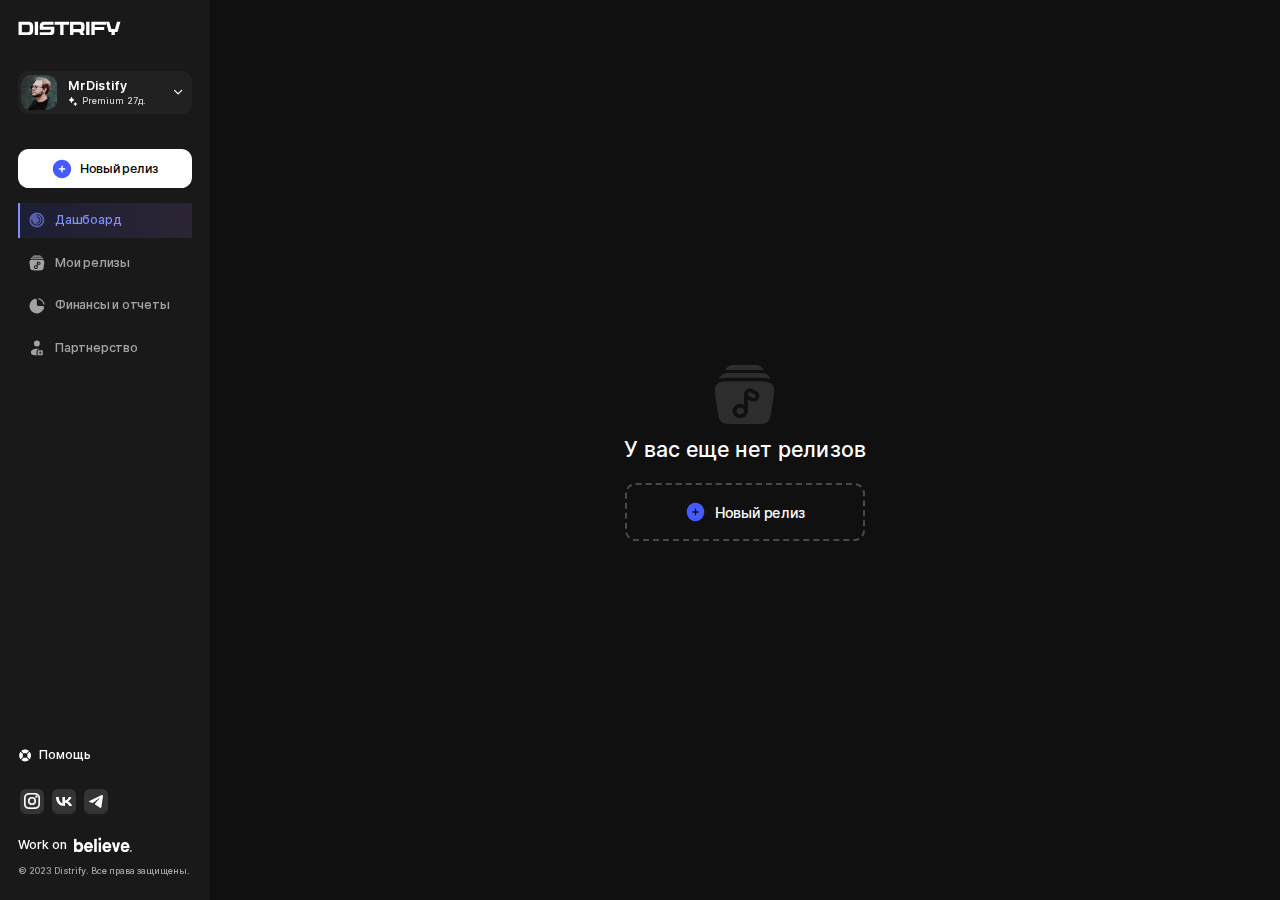
==== index.html @ 04bafbc8 "first commit" ====
<!DOCTYPE html>
<html lang="ru">

<head>
    <meta charset="UTF-8">
    <meta name="viewport" content="width=device-width, initial-scale=1.0">
    <meta name="description" content="">
    <meta name="keywords" content="">
    <link rel="stylesheet" href="css/libs.min.css">
    <link rel="stylesheet" href="css/style.min.css">
    <title>Главная</title>
</head>

<body class="m-page">
    <div class="wrapper">
        <header class="header">
            <a href="" class="header__logo">
                <img src="img/logo.svg" alt="">
            </a>

            <div class="header__user">
                <div class="avatar">
                    <img src="img/avatar.webp" alt="">
                </div>
            </div>

            <button class="burger">
                <svg class="_view1" width="28" height="28" viewBox="0 0 28 28" fill="none" xmlns="http://www.w3.org/2000/svg">
                    <path fill-rule="evenodd" clip-rule="evenodd" d="M2.33325 6.99992C2.33325 6.35559 2.85559 5.83325 3.49992 5.83325H24.4999C25.1443 5.83325 25.6666 6.35559 25.6666 6.99992C25.6666 7.64425 25.1443 8.16659 24.4999 8.16659H3.49992C2.85559 8.16659 2.33325 7.64425 2.33325 6.99992ZM2.33325 13.9999C2.33325 13.3556 2.85559 12.8333 3.49992 12.8333H24.4999C25.1443 12.8333 25.6666 13.3556 25.6666 13.9999C25.6666 14.6443 25.1443 15.1666 24.4999 15.1666H3.49992C2.85559 15.1666 2.33325 14.6443 2.33325 13.9999ZM2.33325 20.9999C2.33325 20.3556 2.85559 19.8333 3.49992 19.8333H24.4999C25.1443 19.8333 25.6666 20.3556 25.6666 20.9999C25.6666 21.6443 25.1443 22.1666 24.4999 22.1666H3.49992C2.85559 22.1666 2.33325 21.6443 2.33325 20.9999Z" fill="white" style="fill:white;fill:white;fill-opacity:1;" />
                </svg>
                <svg class="_view2" width="28" height="28" viewBox="0 0 28 28" fill="none" xmlns="http://www.w3.org/2000/svg">
                    <path fill-rule="evenodd" clip-rule="evenodd" d="M21.8249 6.17496C22.2805 6.63057 22.2805 7.36927 21.8249 7.82488L7.82488 21.8249C7.36927 22.2805 6.63057 22.2805 6.17496 21.8249C5.71935 21.3693 5.71935 20.6306 6.17496 20.175L20.175 6.17496C20.6306 5.71935 21.3693 5.71935 21.8249 6.17496Z" fill="white" style="fill:white;fill:white;fill-opacity:1;" />
                    <path fill-rule="evenodd" clip-rule="evenodd" d="M6.17496 6.17496C6.63057 5.71935 7.36927 5.71935 7.82488 6.17496L21.8249 20.175C22.2805 20.6306 22.2805 21.3693 21.8249 21.8249C21.3693 22.2805 20.6306 22.2805 20.175 21.8249L6.17496 7.82488C5.71935 7.36927 5.71935 6.63057 6.17496 6.17496Z" fill="white" style="fill:white;fill:white;fill-opacity:1;" />
                </svg>
            </button>

        </header>
        <aside class="sidebar">
            <a href="" class="sidebar__logo">
                <img src="img/logo.svg" alt="">
            </a>

            <div class="sidebar-user">
                <div class="sidebar-user__show">
                    <div class="avatar">
                        <img src="img/avatar.webp" alt="">
                    </div>
                    <div class="sidebar-user__info">
                        <div class="text14 semi-bold-text">MrDistify</div>
                        <div class="sidebar-user__type">


                            <img src="img/stars.svg" alt="">
                            <span class="sidebar-user__type-text">
                    Premium
                </span>
                            <span class="sidebar-user__type-duration">
                    27д.
                </span>
                        </div>
                    </div>
                    <button class="sidebar-user__arrow">
                        <svg width="16" height="16" viewBox="0 0 16 16" fill="none" xmlns="http://www.w3.org/2000/svg">
                            <path d="M4 6L8 10L12 6" stroke="white" stroke-width="1.33333" stroke-linecap="round" stroke-linejoin="round" />
                        </svg>
                    </button>
                </div>
                <div class="sidebar-user__dropdown">
                    <a href="" class="sidebar-user__link"><span>Редактировать профиль</span></a>
                    <a href="" class="sidebar-user__link"><span>Управление тарифом</span></a>
                    <div class="sidebar-user__bottom">
                        <a href="" class="sidebar-user__link"><span>Выйти из аккаунта</span></a>
                    </div>
                </div>
            </div>



            <button class="sidebar__release m-btn m-btn-white">
                <img src="img/plus.svg" alt="">
                <span>Новый релиз</span>
            </button>

            <div class="sidebar__links">
                <a href="" class="sidebar__link _active">
                    <svg width="20" height="20" viewBox="0 0 20 20" fill="none" xmlns="http://www.w3.org/2000/svg">
                        <path fill-rule="evenodd" clip-rule="evenodd" d="M1.66675 9.99996C1.66675 5.39759 5.39771 1.66663 10.0001 1.66663C14.6025 1.66663 18.3334 5.39759 18.3334 9.99996C18.3334 14.6023 14.6025 18.3333 10.0001 18.3333C5.39771 18.3333 1.66675 14.6023 1.66675 9.99996ZM9.37508 4.16663C9.37508 3.82145 9.6549 3.54163 10.0001 3.54163C13.5669 3.54163 16.4584 6.43312 16.4584 9.99996C16.4584 13.5668 13.5669 16.4583 10.0001 16.4583C6.43324 16.4583 3.54175 13.5668 3.54175 9.99996C3.54175 9.65478 3.82157 9.37496 4.16675 9.37496C4.51193 9.37496 4.79175 9.65478 4.79175 9.99996C4.79175 12.8764 7.1236 15.2083 10.0001 15.2083C12.8766 15.2083 15.2084 12.8764 15.2084 9.99996C15.2084 7.12348 12.8766 4.79163 10.0001 4.79163C9.6549 4.79163 9.37508 4.5118 9.37508 4.16663ZM10.0001 6.04163C9.6549 6.04163 9.37508 6.32145 9.37508 6.66663C9.37508 7.0118 9.6549 7.29163 10.0001 7.29163C11.4959 7.29163 12.7084 8.50419 12.7084 9.99996C12.7084 11.4957 11.4959 12.7083 10.0001 12.7083C9.6549 12.7083 9.37508 12.9881 9.37508 13.3333C9.37508 13.6785 9.6549 13.9583 10.0001 13.9583C12.1862 13.9583 13.9584 12.1861 13.9584 9.99996C13.9584 7.81383 12.1862 6.04163 10.0001 6.04163Z" fill="white" fill-opacity="0.6" />
                    </svg>
                    <span>Дашбоард</span>
                </a>
                <a href="" class="sidebar__link">
                    <svg width="20" height="20" viewBox="0 0 20 20" fill="none" xmlns="http://www.w3.org/2000/svg">
                        <path d="M7.09166 1.66663H12.9084C13.1021 1.66658 13.2507 1.66655 13.3805 1.67925C14.3037 1.76956 15.0593 2.32461 15.3798 3.07227H4.62031C4.94074 2.32461 5.69637 1.76956 6.61955 1.67925C6.74939 1.66655 6.89793 1.66658 7.09166 1.66663Z" fill="white" fill-opacity="0.6" />
                        <path d="M5.25885 3.93589C4.09999 3.93589 3.14977 4.63568 2.83267 5.56405C2.82605 5.5834 2.81972 5.60286 2.81366 5.6224C3.14545 5.52193 3.49075 5.45629 3.84031 5.41147C4.74062 5.29605 5.8784 5.29611 7.2001 5.29618H12.9435C14.2652 5.29611 15.403 5.29605 16.3033 5.41147C16.6529 5.45629 16.9982 5.52193 17.33 5.6224C17.3239 5.60286 17.3176 5.5834 17.3109 5.56405C16.9938 4.63568 16.0436 3.93589 14.8848 3.93589H5.25885Z" fill="white" fill-opacity="0.6" />
                        <path fill-rule="evenodd" clip-rule="evenodd" d="M12.7731 6.285H7.22708C4.41473 6.285 3.00855 6.285 2.21868 7.10735C1.42881 7.92971 1.61465 9.20022 1.98634 11.7413L2.33882 14.1509C2.6303 16.1436 2.77604 17.14 3.5237 17.7366C4.27135 18.3333 5.37408 18.3333 7.57953 18.3333H12.4206C14.6261 18.3333 15.7288 18.3333 16.4765 17.7366C17.2241 17.14 17.3699 16.1436 17.6614 14.1509L18.0138 11.7413C18.3855 9.20026 18.5714 7.9297 17.7815 7.10735C16.9916 6.285 15.5854 6.285 12.7731 6.285ZM12.1572 8.47085C11.1308 8.03236 9.95238 8.69201 9.88398 9.74367C9.881 9.7896 9.88101 9.84693 9.88103 9.91612L9.88103 9.93847C9.88103 9.96317 9.88103 9.9852 9.88157 10.0064L9.88123 12.9349C9.56599 12.7647 9.19998 12.6673 8.8096 12.6673C7.6262 12.6673 6.66675 13.5625 6.66675 14.6669C6.66675 15.7714 7.6262 16.6666 8.8096 16.6666C9.99298 16.6666 10.9524 15.7714 10.9525 14.6669L10.9528 11.4011L11.7262 11.786C11.7915 11.8186 11.8458 11.8456 11.8906 11.8647C12.917 12.3032 14.0954 11.6436 14.1638 10.5919C14.1668 10.546 14.1668 10.4886 14.1667 10.4195L14.1667 10.3972C14.1667 10.3689 14.1667 10.3442 14.1659 10.3201C14.1482 9.80051 13.8435 9.32656 13.3606 9.0675C13.3382 9.05551 13.3148 9.04388 13.2881 9.03057L12.3216 8.54956C12.2562 8.51702 12.202 8.48999 12.1572 8.47085Z" fill="white" fill-opacity="0.6" />
                        <path d="M11.7112 9.38006C11.369 9.23384 10.9762 9.45387 10.9534 9.80425C10.9527 9.81524 10.9525 9.83802 10.9525 9.93254C10.9525 9.97001 10.9525 9.97767 10.9527 9.98372C10.9586 10.1568 11.0602 10.3148 11.2211 10.4012C11.2268 10.4042 11.234 10.4078 11.2694 10.4255L12.2148 10.896C12.3042 10.9404 12.3258 10.9509 12.3366 10.9555C12.6788 11.1017 13.0715 10.8817 13.0943 10.5313C13.095 10.5203 13.0953 10.4976 13.0953 10.403C13.0953 10.3656 13.0952 10.3579 13.095 10.3519C13.0891 10.1788 12.9876 10.0208 12.8266 9.93444L11.7112 9.38006Z" fill="white" fill-opacity="0.6" />
                        <path d="M8.8096 13.6672C9.40138 13.6672 9.881 14.1148 9.88103 14.6669C9.88103 15.219 9.4014 15.6667 8.8096 15.6667C8.2178 15.6667 7.73818 15.219 7.73818 14.6669C7.73818 14.1149 8.2178 13.6672 8.8096 13.6672Z" fill="white" fill-opacity="0.6" />
                    </svg>
                    <span>Мои релизы</span>
                </a>
                <a href="" class="sidebar__link">
                    <svg width="20" height="20" viewBox="0 0 20 20" fill="none" xmlns="http://www.w3.org/2000/svg">
                        <path d="M5.37033 3.07086C5.80937 2.7775 6.27313 2.52797 6.75489 2.32428C7.92398 1.83 8.50852 1.58286 9.2543 2.07725C10.0001 2.57163 10.0001 3.38101 10.0001 4.99977V6.66644C10.0001 8.23779 10.0001 9.02346 10.4882 9.51162C10.9764 9.99977 11.7621 9.99977 13.3334 9.99977H15.0001C16.6188 9.99977 17.4282 9.99977 17.9226 10.7456C18.417 11.4913 18.1699 12.0759 17.6756 13.245C17.4719 13.7267 17.2224 14.1905 16.929 14.6295C16.0133 15.9999 14.7118 17.068 13.1891 17.6988C11.6664 18.3295 9.99084 18.4945 8.37433 18.173C6.75782 17.8514 5.27297 17.0578 4.10753 15.8923C2.94209 14.7269 2.14842 13.242 1.82687 11.6255C1.50533 10.009 1.67036 8.33346 2.30109 6.81074C2.93182 5.28803 3.99992 3.98654 5.37033 3.07086Z" fill="white" fill-opacity="0.6" />
                        <path fill-rule="evenodd" clip-rule="evenodd" d="M11.4779 1.77308C11.5639 1.43879 11.9047 1.23755 12.2389 1.32359C15.3878 2.13405 17.8654 4.61167 18.6759 7.76054C18.7619 8.09482 18.5607 8.43556 18.2264 8.5216C17.8921 8.60764 17.5514 8.4064 17.4653 8.07211C16.7684 5.36429 14.6352 3.23108 11.9274 2.53414C11.5931 2.4481 11.3918 2.10736 11.4779 1.77308Z" fill="white" fill-opacity="0.6" />
                    </svg>
                    <span>Финансы и отчеты</span>
                </a>
                <a href="" class="sidebar__link">
                    <svg width="20" height="20" viewBox="0 0 20 20" fill="none" xmlns="http://www.w3.org/2000/svg">
                        <circle cx="10.0001" cy="4.99996" r="3.33333" fill="white" fill-opacity="0.6" />
                        <path fill-rule="evenodd" clip-rule="evenodd" d="M13.7499 18.3333C12.375 18.3333 11.6875 18.3333 11.2604 17.9062C10.8333 17.4791 10.8333 16.7916 10.8333 15.4167C10.8333 14.0417 10.8333 13.3543 11.2604 12.9271C11.6875 12.5 12.375 12.5 13.7499 12.5C15.1248 12.5 15.8123 12.5 16.2394 12.9271C16.6666 13.3543 16.6666 14.0417 16.6666 15.4167C16.6666 16.7916 16.6666 17.4791 16.2394 17.9062C15.8123 18.3333 15.1248 18.3333 13.7499 18.3333ZM14.236 14.1204C14.236 13.8519 14.0184 13.6343 13.7499 13.6343C13.4814 13.6343 13.2638 13.8519 13.2638 14.1204V14.9306H12.4536C12.1852 14.9306 11.9675 15.1482 11.9675 15.4167C11.9675 15.6851 12.1852 15.9028 12.4536 15.9028H13.2638V16.713C13.2638 16.9814 13.4814 17.1991 13.7499 17.1991C14.0184 17.1991 14.236 16.9814 14.236 16.713V15.9028H15.0462C15.3147 15.9028 15.5323 15.6851 15.5323 15.4167C15.5323 15.1482 15.3147 14.9306 15.0462 14.9306H14.236V14.1204Z" fill="white" fill-opacity="0.6" />
                        <path d="M13.0651 11.2524C12.6709 11.2571 12.3034 11.2715 11.9832 11.3146C11.4474 11.3866 10.861 11.5588 10.3765 12.0433C9.89199 12.5278 9.71983 13.1142 9.6478 13.6499C9.58308 14.1314 9.58317 14.7196 9.58326 15.3451V15.4883C9.58317 16.1138 9.58308 16.702 9.6478 17.1834C9.69835 17.5594 9.7982 17.9602 10.0207 18.3334C10.0138 18.3334 10.0068 18.3334 9.99992 18.3334C3.33325 18.3334 3.33325 16.6544 3.33325 14.5834C3.33325 12.5123 6.31802 10.8334 9.99992 10.8334C11.1051 10.8334 12.1474 10.9846 13.0651 11.2524Z" fill="white" fill-opacity="0.6" />
                    </svg>
                    <span>Партнерство</span>
                </a>
            </div>

            <div class="sidebar__bottom">
                <a href="" class="sidebar__help">
                    <svg width="16" height="17" viewBox="0 0 16 17" fill="none" xmlns="http://www.w3.org/2000/svg">
                        <path d="M13.0546 12.8473C14.0594 11.6801 14.6668 10.161 14.6668 8.50004C14.6668 6.83906 14.0594 5.31996 13.0546 4.15274L10.2061 7.00123C10.4969 7.42837 10.6668 7.94436 10.6668 8.50004C10.6668 9.05573 10.4969 9.57171 10.2061 9.99885L13.0546 12.8473Z" fill="white" />
                        <path d="M12.3475 13.5544C11.1802 14.5593 9.66114 15.1667 8.00016 15.1667C6.33918 15.1667 4.82008 14.5593 3.65287 13.5544L6.50135 10.706C6.92849 10.9967 7.44448 11.1667 8.00016 11.1667C8.55585 11.1667 9.07184 10.9967 9.49897 10.706L12.3475 13.5544Z" fill="white" />
                        <path d="M2.94576 12.8473L5.79425 9.99885C5.50346 9.57171 5.3335 9.05573 5.3335 8.50004C5.3335 7.94436 5.50346 7.42837 5.79425 7.00123L2.94576 4.15274C1.94092 5.31996 1.3335 6.83906 1.3335 8.50004C1.3335 10.161 1.94092 11.6801 2.94576 12.8473Z" fill="white" />
                        <path d="M8.00016 5.83337C7.44448 5.83337 6.92849 6.00334 6.50135 6.29412L3.65287 3.44564C4.82008 2.4408 6.33918 1.83337 8.00016 1.83337C9.66114 1.83337 11.1802 2.4408 12.3475 3.44564L9.49897 6.29412C9.07183 6.00334 8.55585 5.83337 8.00016 5.83337Z" fill="white" />
                    </svg>
                    <span>Помощь</span>
                </a>
                <div class="socials">
                    <a href="" class="socials__item">
                        <img src="img/instagram.svg" alt="">
                    </a>
                    <a href="" class="socials__item">
                        <img src="img/vk.svg" alt="">
                    </a>
                    <a href="" class="socials__item _small">
                        <img src="img/telegram.svg" alt="">
                    </a>
                </div>
                <div class="sidebar__work-on">
                    <span class="text14">Work on</span>
                    <img src="img/logo2.png" alt="">
                </div>
                <div class="sidebar__c">
                    <div class="text10">© 2023 Distrify. Все права защищены.</div>
                </div>
            </div>

        </aside>
        <main class="content">

            <div class="empty">
                <img class="empty__icon" src="img/audio.svg" alt="">
                <div class="text24">У вас еще нет релизов</div>
                <button class="empty__btn m-btn m-btn-big m-btn-dashed">
                    <img src="img/plus.svg" alt="">
                    <span>Новый релиз</span>
                </button>
            </div>

        </main>
        <footer class="footer">
            <div class="container">
                <div class="footer__inner">

                </div>
            </div>

        </footer>
    </div>

    <div class="modal" id="balanceModal">
        <div class="modal__bg _close-modal"></div>
        <div class="modal__dialog">
            <div class="modal__top">
                <div class="text24 text18-mob bold-text">
                    Пополнить баланс
                </div>
            </div>
            <form action="" class="modal-form">
                <fieldset class="fg">
                    <input type="text" placeholder="Сумма пополнения">
                </fieldset>
                <fieldset class="fg m-select">
                    <select>
                        <option selected>Оплата банковской картой</option>
                        <option>Оплата банковской картой 2</option>
                    </select>
                </fieldset>
                <div class="modal-form__nav">
                    <button class="m-btn m-btn-big m-btn-blue">
                        <span>Пополнить счет</span>
                    </button>
                </div>
            </form>
            <button class="modal__close _close-modal">
                <svg width="24" height="24" viewBox="0 0 24 24" fill="none" xmlns="http://www.w3.org/2000/svg">
                    <path fill-rule="evenodd" clip-rule="evenodd" d="M18.7071 5.29289C19.0976 5.68342 19.0976 6.31658 18.7071 6.70711L6.70711 18.7071C6.31658 19.0976 5.68342 19.0976 5.29289 18.7071C4.90237 18.3166 4.90237 17.6834 5.29289 17.2929L17.2929 5.29289C17.6834 4.90237 18.3166 4.90237 18.7071 5.29289Z" fill="white" />
                    <path fill-rule="evenodd" clip-rule="evenodd" d="M5.29289 5.29289C5.68342 4.90237 6.31658 4.90237 6.70711 5.29289L18.7071 17.2929C19.0976 17.6834 19.0976 18.3166 18.7071 18.7071C18.3166 19.0976 17.6834 19.0976 17.2929 18.7071L5.29289 6.70711C4.90237 6.31658 4.90237 5.68342 5.29289 5.29289Z" fill="white" />
                </svg>
            </button>
        </div>
    </div>

    <div class="modal" id="artistModal">
        <div class="modal__bg _close-modal"></div>
        <div class="modal__dialog">
            <div class="modal__top">
                <div class="text24 text18-mob bold-text">
                    Добавить нового артиста
                </div>
            </div>
            <form action="" class="modal-form">
                <fieldset class="fg">
                    <input type="text" value="Морган">
                </fieldset>
                <fieldset class="fg">
                    <input type="text" placeholder="Ссылка на Spotify">
                </fieldset>
                <fieldset class="fg">
                    <input type="text" placeholder="Ссылка на Apple Music">
                </fieldset>
                <div class="modal-form__nav">
                    <button class="m-btn m-btn-big m-btn-blue">
                        <span>Добавить</span>
                    </button>
                </div>
            </form>
            <button class="modal__close _close-modal">
                <svg width="24" height="24" viewBox="0 0 24 24" fill="none" xmlns="http://www.w3.org/2000/svg">
                    <path fill-rule="evenodd" clip-rule="evenodd" d="M18.7071 5.29289C19.0976 5.68342 19.0976 6.31658 18.7071 6.70711L6.70711 18.7071C6.31658 19.0976 5.68342 19.0976 5.29289 18.7071C4.90237 18.3166 4.90237 17.6834 5.29289 17.2929L17.2929 5.29289C17.6834 4.90237 18.3166 4.90237 18.7071 5.29289Z" fill="white" />
                    <path fill-rule="evenodd" clip-rule="evenodd" d="M5.29289 5.29289C5.68342 4.90237 6.31658 4.90237 6.70711 5.29289L18.7071 17.2929C19.0976 17.6834 19.0976 18.3166 18.7071 18.7071C18.3166 19.0976 17.6834 19.0976 17.2929 18.7071L5.29289 6.70711C4.90237 6.31658 4.90237 5.68342 5.29289 5.29289Z" fill="white" />
                </svg>
            </button>
        </div>
    </div>

    <div class="modal track-modal" id="trackModal">
        <div class="modal__bg _close-modal"></div>
        <div class="modal__dialog">
            <div class="modal__top">
                <div class="text24 text18-mob bold-text">
                    Загрузить трек
                </div>
            </div>
            <form action="" class="modal-form">
                <div class="file-input _music-input">
                    <div class="file-input__area">
                        <input type="file" accept="audio/*">
                        <div class="file-input__area-inner">
                            <img src="img/clip.svg" alt="" class="file-input__icon">
                            <div class="file-input__title text16 bold-text">Загрузить трек</div>
                            <div class="file-input__desc text12 white60-text">Файл в форматах: mp3</div>
                            <div class="file-input__name"></div>
                        </div>
                    </div>
                </div>
                <fieldset class="fg">
                    <input type="text" placeholder="Название трека">
                </fieldset>
                <div class="track-version">
                    <div class="text16">Версия трека</div>
                    <div class="radio-buttons">
                        <div class="radio-btn">
                            <input type="radio" name="trackVersion" checked>
                            <label><span>original</span></label>
                        </div>
                        <div class="radio-btn">
                            <input type="radio" name="trackVersion">
                            <label><span>radio edit</span></label>
                        </div>
                        <div class="radio-btn">
                            <input type="radio" name="trackVersion">
                            <label><span>club mix</span></label>
                        </div>
                        <div class="radio-btn">
                            <input type="radio" name="trackVersion">
                            <label><span>mixtape</span></label>
                        </div>
                    </div>
                </div>

                <fieldset class="fg">
                    <input type="text" placeholder="Основной исполнитель">
                </fieldset>
                <fieldset class="fg">
                    <input type="text" placeholder="При участии исполнителей ( Feat. )">
                </fieldset>
                <fieldset class="fg m-select">
                    <select>
                        <option selected>Жанр</option>
                        <option>Жанр 1</option>
                        <option>Жанр 2</option>
                    </select>
                </fieldset>
                <fieldset class="fg m-select">
                    <select>
                        <option selected>Поджанр</option>
                        <option>Поджанр 1</option>
                        <option>Поджанр 2</option>
                    </select>
                </fieldset>
                <fieldset class="fg">
                    <input type="text" placeholder="Начало превью трека в секундах">
                </fieldset>
                <fieldset class="fg">
                    <input type="text" placeholder="ФИО автора текста">
                </fieldset>
                <fieldset class="fg">
                    <input type="text" placeholder="ФИО автора музыки">
                </fieldset>
                <fieldset class="fg">
                    <textarea placeholder="Текст трека"></textarea>
                </fieldset>

                <div class="track-mate">
                    <div class="text16">Присутствие ненормативной лексики</div>
                    <div class="radio-buttons">
                        <div class="radio-btn">
                            <input type="radio" name="mate" checked>
                            <label><span>Да</span></label>
                        </div>
                        <div class="radio-btn">
                            <input type="radio" name="mate">
                            <label><span>Нет</span></label>
                        </div>
                        <div class="radio-btn">
                            <input type="radio" name="mate">
                            <label><span>Чистая версия</span></label>
                        </div>
                    </div>
                </div>

                <fieldset class="fg fg-ai">
                    <textarea placeholder="Информация о релизе (для редакторов плейлистов)"></textarea>
                    <button class="fg-ai__btn m-btn m-btn-gray">
                        <img src="img/ai.svg" alt="">
                        <span>AI Генерация</span>
                    </button>
                </fieldset>

                <div class="modal-form__nav">
                    <button class="m-btn m-btn-big m-btn-blue">
                        <span>Добавить</span>
                    </button>
                </div>
            </form>
            <button class="modal__close _close-modal">
                <svg width="24" height="24" viewBox="0 0 24 24" fill="none" xmlns="http://www.w3.org/2000/svg">
                    <path fill-rule="evenodd" clip-rule="evenodd" d="M18.7071 5.29289C19.0976 5.68342 19.0976 6.31658 18.7071 6.70711L6.70711 18.7071C6.31658 19.0976 5.68342 19.0976 5.29289 18.7071C4.90237 18.3166 4.90237 17.6834 5.29289 17.2929L17.2929 5.29289C17.6834 4.90237 18.3166 4.90237 18.7071 5.29289Z" fill="white" />
                    <path fill-rule="evenodd" clip-rule="evenodd" d="M5.29289 5.29289C5.68342 4.90237 6.31658 4.90237 6.70711 5.29289L18.7071 17.2929C19.0976 17.6834 19.0976 18.3166 18.7071 18.7071C18.3166 19.0976 17.6834 19.0976 17.2929 18.7071L5.29289 6.70711C4.90237 6.31658 4.90237 5.68342 5.29289 5.29289Z" fill="white" />
                </svg>
            </button>
        </div>
    </div>

    <div class="modal tariff-modal" id="tariffModal">
        <div class="modal__bg _close-modal"></div>
        <div class="modal__dialog">
            <div class="modal__top">
                <div class="text24 text18-mob bold-text">
                    Выберите условия тарифа
                </div>
            </div>
            <div class="tariffs">
                <div class="tariff-card _selected">
                    <input checked type="radio" name="profileTariff">
                    <div class="tariff-card__inner">
                        <div class="tariff-card__top">
                            <div class="text24 text20-tablet bold-text">
                                FREE
                            </div>
                            <div class="tariff-card__price text18 text16-tablet bold-text">
                                0 руб. / месяц
                            </div>
                        </div>
                        <ul class="tariff-card__items">
                            <li>Загружайте до 3 релизов одного музыканта каждый месяц.</li>
                            <li>Выбирайте уникальные условия оплаты и выплаты роялти для каждого отдельного релиза.</li>
                            <li>Релиз на лейбле Distrify</li>
                        </ul>
                        <div class="tariff-card__nav">
                            <button class="m-btn m-btn-big m-btn-blue">
                                <span>Текущий тариф</span>
                            </button>
                        </div>
                    </div>
                </div>
                <div class="tariff-card">
                    <input type="radio" name="profileTariff">
                    <div class="tariff-card__inner">
                        <div class="tariff-card__top">
                            <div class="text24 text20-tablet bold-text">
                                ARTIST
                            </div>
                            <div class="tariff-card__price text18 text16-tablet bold-text">
                                4 990 руб. / месяц
                            </div>
                        </div>
                        <ul class="tariff-card__items">
                            <li>Загружайте неограниченное кол-во релизов одного музыканта каждый месяц.</li>
                            <li>Ставка роялти: 80/20% в пользу артиста</li>
                            <li>Ваш псевдоним вместо лейбла Distrify</li>
                            <li>Отчеты и выплата роялти каждый квартал</li>
                        </ul>
                        <div class="tariff-card__nav">
                            <button class="m-btn m-btn-big m-btn-blue">
                                <span>Повысить</span>
                            </button>
                        </div>
                    </div>
                </div>
            </div>

            <div class="price-radios">
                <div class="price-radio">
                    <input checked type="radio" name="price">
                    <div class="price-radio__inner">
                        <div class="price-radio__title">
                            0 руб
                        </div>
                        <div class="price-radio__desc">
                            Роялти 50 / 50
                        </div>
                    </div>
                </div>
                <div class="price-radio">
                    <input type="radio" name="price">
                    <div class="price-radio__inner">
                        <div class="price-radio__title">
                            990 руб
                        </div>
                        <div class="price-radio__desc">
                            Роялти 70 / 30 <br>  (в пользу артиста)
                        </div>
                    </div>
                </div>
                <div class="price-radio">
                    <input type="radio" name="price">
                    <div class="price-radio__inner">
                        <div class="price-radio__title">
                            1990 руб
                        </div>
                        <div class="price-radio__desc">
                            Роялти 90 / 10 <br>   (в пользу артиста)
                        </div>
                    </div>
                </div>
            </div>

            <button class="m-btn m-btn-big m-btn-blue">
                <span>Оплатить</span>
            </button>
            <button class="modal__close _close-modal">
                <svg width="24" height="24" viewBox="0 0 24 24" fill="none" xmlns="http://www.w3.org/2000/svg">
                    <path fill-rule="evenodd" clip-rule="evenodd" d="M18.7071 5.29289C19.0976 5.68342 19.0976 6.31658 18.7071 6.70711L6.70711 18.7071C6.31658 19.0976 5.68342 19.0976 5.29289 18.7071C4.90237 18.3166 4.90237 17.6834 5.29289 17.2929L17.2929 5.29289C17.6834 4.90237 18.3166 4.90237 18.7071 5.29289Z" fill="white" />
                    <path fill-rule="evenodd" clip-rule="evenodd" d="M5.29289 5.29289C5.68342 4.90237 6.31658 4.90237 6.70711 5.29289L18.7071 17.2929C19.0976 17.6834 19.0976 18.3166 18.7071 18.7071C18.3166 19.0976 17.6834 19.0976 17.2929 18.7071L5.29289 6.70711C4.90237 6.31658 4.90237 5.68342 5.29289 5.29289Z" fill="white" />
                </svg>
            </button>
        </div>
    </div>

    <script src="js/libs.min.js"></script>
    <script src="js/main.min.js"></script>

</body>

</html>
---- css/libs.min.css ----
.nice-select{-webkit-tap-highlight-color:transparent;background-color:#fff;border-radius:5px;border:solid 1px #e8e8e8;-webkit-box-sizing:border-box;box-sizing:border-box;cursor:pointer;display:block;float:left;font-family:inherit;font-size:14px;font-weight:normal;height:42px;line-height:40px;outline:none;padding-left:18px;padding-right:30px;position:relative;text-align:left !important;-webkit-transition:all 0.2s ease-in-out;transition:all 0.2s ease-in-out;-webkit-user-select:none;-moz-user-select:none;-ms-user-select:none;user-select:none;white-space:nowrap;width:auto;background:#ffffff !important;padding:0 10px;font-size:13px;color:#212121;height:22px;line-height:22px;background:#ffffff !important;border:1px solid #e0e0e0;width:142px;font-weight:300}.ncatlist .ncatfilterselect .nice-select,.cartselect.nice-select{width:100%}.shoplist .shoplist-menu .nice-select{width:380px;height:52px;border:1px solid #e0e0e0;border-radius:3px;line-height:52px;padding:0 15px;color:#cccccc}.shoplist .shoplist-menu .nice-select:after{background:url(../images/seldropblack.png) no-repeat;content:"";position:absolute;z-index:1;right:15px;top:50%;width:13px;height:13px;display:block;margin-top:-7px;-webkit-transform:rotate(0deg);transform:rotate(0deg)}.shoplist .shoplist-menu .nice-select.open:after{-webkit-transform:rotate(-180deg);transform:rotate(-180deg)}.nice-select:hover{border-color:#dbdbdb}.nice-select:active,.nice-select.open,.nice-select:focus{border-color:#999}.nice-select:after{content:"";position:absolute;z-index:7;top:2px;right:10px;width:8px;height:16px;cursor:pointer;-webkit-transform:rotate(-90deg);transform:rotate(-90deg);-webkit-transition:all 0.3s;transition:all 0.3s;background-size:4px auto}.nice-select.open:after{-webkit-transform:rotate(-270deg);transform:rotate(-270deg)}.nice-select.open .list{opacity:1;pointer-events:auto;-webkit-transform:scale(1) translateY(0);transform:scale(1) translateY(0)}.nice-select.disabled{border-color:#ededed;color:#999;pointer-events:none}.nice-select.disabled:after{border-color:#cccccc}.nice-select.wide{width:100%}.nice-select.wide .list{left:0 !important;right:0 !important}.nice-select.right{float:right}.nice-select.right .list{left:auto;right:0}.nice-select.small{font-size:12px;height:36px;line-height:34px}.nice-select.small:after{height:4px;width:4px}.nice-select.small .option{line-height:34px;min-height:34px}.nice-select .list{background-color:#fff;border-radius:5px;-webkit-box-shadow:0 0 0 1px rgba(68,68,68,0.11);box-shadow:0 0 0 1px rgba(68,68,68,0.11);-webkit-box-sizing:border-box;box-sizing:border-box;margin-top:4px;opacity:0;overflow:hidden;padding:0;pointer-events:none;position:absolute;top:100%;left:0;width:100%;-webkit-transition:all 0.2s cubic-bezier(0.5, 0, 0, 1.25),opacity 0.15s ease-out;transition:all 0.2s cubic-bezier(0.5, 0, 0, 1.25),opacity 0.15s ease-out;z-index:9}.nice-select .option{cursor:pointer;font-weight:400;list-style:none;outline:none;padding-left:18px;padding-right:29px;padding:6px 10px;font-size:12px;line-height:1;border-top:1px dotted #e0e0e0;text-align:left;-webkit-transition:all 0.2s;transition:all 0.2s}.nice-select .option:hover,.nice-select .option.focus,.nice-select .option.selected.focus{background-color:#f6f6f6}.nice-select .option.selected{font-weight:bold;width:100%}.nice-select .option.disabled{background-color:transparent;cursor:default}.no-csspointerevents .nice-select .list{display:none}.no-csspointerevents .nice-select.open .list{display:block}.cartFormBuy .nice-select,.cartFormBuy .cartselect{height:40px;line-height:40px;margin-bottom:30px}.cartFormBuy .nice-select:after{top:12px}.cartwrap .cartFormWrap .cartFormBuy .tabcart .cartselect.mt20 .nice-select{height:40px;line-height:40px;margin-bottom:30px}.cartwrap .cartFormWrap .cartFormBuy .tabcart .cartselect.mt20 .nice-select:after{top:12px}

.custom-file-container{box-sizing:border-box;position:relative;display:block}.custom-file-container *{box-sizing:border-box}.custom-file-container .label-container{align-items:center;display:flex;justify-content:space-between;margin-bottom:4px}.custom-file-container .clear-button{color:#333;font-size:26px;height:26px;line-height:26px;text-decoration:none;transition:color .2s ease-in-out}.custom-file-container .clear-button:hover{color:#777}.custom-file-container .input-container{display:inline-block;height:40px;margin-bottom:8px;position:relative;width:100%}.custom-file-container .input-container:hover{cursor:pointer}.custom-file-container .input-hidden{height:40px;margin:0;max-width:100%;min-width:300px;opacity:0}.custom-file-container .input-visible{background-clip:padding-box;background-color:#fff;border-radius:4px;border:1px solid #c0c0af;color:#333;height:40px;left:0;line-height:1.5;overflow:hidden;padding:8px 12px;position:absolute;right:0;top:0;user-select:none;z-index:5}.custom-file-container .browse-button{background-color:#edede8;border-left:1px solid #c0c0af;color:#333;display:block;height:38px;padding:8px 12px;position:absolute;right:0;top:0;z-index:6}.custom-file-container .image-preview{background-color:#edede8;background-position:center center;background-repeat:no-repeat;background-size:cover;border-radius:4px;height:250px;overflow:auto;padding:4px;transition:background .2s ease-in-out;width:100%}.custom-file-container .image-preview-item{background-position:center center;background-repeat:no-repeat;background-size:cover;border-radius:4px;box-shadow:0 4px 10px #33333340;float:left;height:90px;margin:1.858736059%;position:relative;transition:background .2s ease-in-out,opacity .2s ease-in-out;width:29.615861214%}.custom-file-container .image-preview-item.multi-item-clear-animation{opacity:0}.custom-file-container .image-preview-item-clear{background:#edede8;border-radius:50%;box-shadow:0 4px 10px #33333340;height:20px;left:-6px;margin-top:-6px;position:absolute;text-align:center;transition:background .2s ease-in-out,color .2s ease-in-out;width:20px}.custom-file-container .image-preview-item-clear:hover{background:#e2e2da;cursor:pointer}.custom-file-container .image-preview-item-clear-icon{color:#333;display:block;margin-top:-2px}

.tokenfield{position:relative}.tokenfield:before,.tokenfield:after{content:" ";display:table}.tokenfield:after{clear:both}.tokenfield.tokenfield-mode-tokens{display:block;width:100%;min-height:34px;padding:6px 12px 0;font-size:14px;line-height:1.42857;color:#555555;background-color:#fff;background-image:none;border:1px solid #ccc;border-radius:4px;box-shadow:inset 0 1px 1px rgba(0,0,0,0.075);-webkit-transition:border-color ease-in-out 0.15s, box-shadow ease-in-out 0.15s;-o-transition:border-color ease-in-out 0.15s, box-shadow ease-in-out 0.15s;transition:border-color ease-in-out 0.15s, box-shadow ease-in-out 0.15s}.tokenfield.tokenfield-mode-tokens:focus{border-color:#66afe9;outline:0;box-shadow:inset 0 1px 1px rgba(0,0,0,0.075),0 0 8px rgba(102,175,233,0.6)}.tokenfield.tokenfield-mode-tokens::-moz-placeholder{color:#999;opacity:1}.tokenfield.tokenfield-mode-tokens:-ms-input-placeholder{color:#999}.tokenfield.tokenfield-mode-tokens::-webkit-input-placeholder{color:#999}.tokenfield.tokenfield-mode-tokens::-ms-expand{border:0;background-color:transparent}.tokenfield.tokenfield-mode-tokens[disabled],.tokenfield.tokenfield-mode-tokens[readonly],fieldset[disabled] .tokenfield.tokenfield-mode-tokens{background-color:#eeeeee;opacity:1}.tokenfield.tokenfield-mode-tokens[disabled],fieldset[disabled] .tokenfield.tokenfield-mode-tokens{cursor:not-allowed}.tokenfield.tokenfield-mode-tokens .focused{box-shadow:0 0 0 1px #337ab7 inset}.tokenfield.tokenfield-mode-tokens .selected{background:rgba(0,0,0,0.1)}.tokenfield .tokenfield-set>ul{margin:0;padding:0;list-style-type:none}.tokenfield .tokenfield-set>ul>li{float:left;margin-right:5px;margin-bottom:5px;padding:0 5px;border-radius:4px;line-height:1.5;cursor:pointer;color:rgba(0,0,0,0.6);background:rgba(0,0,0,0.08)}.tokenfield .tokenfield-set>ul>li:hover{color:black;background:rgba(0,0,0,0.16)}.tokenfield .tokenfield-set>ul>li .item-remove{display:inline-block;font-weight:bold;font-size:0.9285em;cursor:pointer;color:rgba(0,0,0,0.4)}.tokenfield .tokenfield-input{margin-bottom:5px;border:none;outline:none;float:left}.tokenfield .tokenfield-suggest{position:absolute;left:-1px;top:100%;width:100%;z-index:10;overflow:auto;background-color:#fff;border:1px solid rgba(0,0,0,0.15);border-radius:4px;box-shadow:0 6px 12px rgba(0,0,0,0.175);box-sizing:content-box}.tokenfield .tokenfield-suggest>ul{margin:0;padding:0;list-style:none}.tokenfield .tokenfield-suggest>ul>li{padding:6px 10px;cursor:pointer}

.air-datepicker-cell.-year-.-other-decade-,.air-datepicker-cell.-day-.-other-month-{color:var(--adp-color-other-month)}.air-datepicker-cell.-year-.-other-decade-:hover,.air-datepicker-cell.-day-.-other-month-:hover{color:var(--adp-color-other-month-hover)}.-disabled-.-focus-.air-datepicker-cell.-year-.-other-decade-,.-disabled-.-focus-.air-datepicker-cell.-day-.-other-month-{color:var(--adp-color-other-month)}.-selected-.air-datepicker-cell.-year-.-other-decade-,.-selected-.air-datepicker-cell.-day-.-other-month-{color:#fff;background:var(--adp-background-color-selected-other-month)}.-selected-.-focus-.air-datepicker-cell.-year-.-other-decade-,.-selected-.-focus-.air-datepicker-cell.-day-.-other-month-{background:var(--adp-background-color-selected-other-month-focused)}.-in-range-.air-datepicker-cell.-year-.-other-decade-,.-in-range-.air-datepicker-cell.-day-.-other-month-{background-color:var(--adp-background-color-in-range);color:var(--adp-color)}.-in-range-.-focus-.air-datepicker-cell.-year-.-other-decade-,.-in-range-.-focus-.air-datepicker-cell.-day-.-other-month-{background-color:var(--adp-background-color-in-range-focused)}.air-datepicker-cell.-year-.-other-decade-:empty,.air-datepicker-cell.-day-.-other-month-:empty{background:none;border:none}.air-datepicker-cell{border-radius:var(--adp-cell-border-radius);box-sizing:border-box;cursor:pointer;display:flex;position:relative;align-items:center;justify-content:center;z-index:1}.air-datepicker-cell.-focus-{background:var(--adp-cell-background-color-hover)}.air-datepicker-cell.-current-{color:var(--adp-color-current-date)}.air-datepicker-cell.-current-.-focus-{color:var(--adp-color)}.air-datepicker-cell.-current-.-in-range-{color:var(--adp-color-current-date)}.air-datepicker-cell.-disabled-{cursor:default;color:var(--adp-color-disabled)}.air-datepicker-cell.-disabled-.-focus-{color:var(--adp-color-disabled)}.air-datepicker-cell.-disabled-.-in-range-{color:var(--adp-color-disabled-in-range)}.air-datepicker-cell.-disabled-.-current-.-focus-{color:var(--adp-color-disabled)}.air-datepicker-cell.-in-range-{background:var(--adp-cell-background-color-in-range);border-radius:0}.air-datepicker-cell.-in-range-:hover{background:var(--adp-cell-background-color-in-range-hover)}.air-datepicker-cell.-range-from-{border:1px solid var(--adp-cell-border-color-in-range);background-color:var(--adp-cell-background-color-in-range);border-radius:var(--adp-cell-border-radius) 0 0 var(--adp-cell-border-radius)}.air-datepicker-cell.-range-to-{border:1px solid var(--adp-cell-border-color-in-range);background-color:var(--adp-cell-background-color-in-range);border-radius:0 var(--adp-cell-border-radius) var(--adp-cell-border-radius) 0}.air-datepicker-cell.-range-to-.-range-from-{border-radius:var(--adp-cell-border-radius)}.air-datepicker-cell.-selected-{color:#fff;border:none;background:var(--adp-cell-background-color-selected)}.air-datepicker-cell.-selected-.-current-{color:#fff;background:var(--adp-cell-background-color-selected)}.air-datepicker-cell.-selected-.-focus-{background:var(--adp-cell-background-color-selected-hover)}.air-datepicker-body{transition:all var(--adp-transition-duration) var(--adp-transition-ease)}.air-datepicker-body.-hidden-{display:none}.air-datepicker-body--day-names{display:grid;grid-template-columns:repeat(7, var(--adp-day-cell-width));margin:8px 0 3px}.air-datepicker-body--day-name{color:var(--adp-day-name-color);display:flex;align-items:center;justify-content:center;flex:1;text-align:center;text-transform:uppercase;font-size:.8em}.air-datepicker-body--day-name.-clickable-{cursor:pointer}.air-datepicker-body--day-name.-clickable-:hover{color:var(--adp-day-name-color-hover)}.air-datepicker-body--cells{display:grid}.air-datepicker-body--cells.-days-{grid-template-columns:repeat(7, var(--adp-day-cell-width));grid-auto-rows:var(--adp-day-cell-height)}.air-datepicker-body--cells.-months-{grid-template-columns:repeat(3, 1fr);grid-auto-rows:var(--adp-month-cell-height)}.air-datepicker-body--cells.-years-{grid-template-columns:repeat(4, 1fr);grid-auto-rows:var(--adp-year-cell-height)}.air-datepicker-nav{display:flex;justify-content:space-between;border-bottom:1px solid var(--adp-border-color-inner);min-height:var(--adp-nav-height);padding:var(--adp-padding);box-sizing:content-box}.-only-timepicker- .air-datepicker-nav{display:none}.air-datepicker-nav--title,.air-datepicker-nav--action{display:flex;cursor:pointer;align-items:center;justify-content:center}.air-datepicker-nav--action{width:var(--adp-nav-action-size);border-radius:var(--adp-border-radius);-webkit-user-select:none;-moz-user-select:none;user-select:none}.air-datepicker-nav--action:hover{background:var(--adp-background-color-hover)}.air-datepicker-nav--action:active{background:var(--adp-background-color-active)}.air-datepicker-nav--action.-disabled-{visibility:hidden}.air-datepicker-nav--action svg{width:32px;height:32px}.air-datepicker-nav--action path{fill:none;stroke:var(--adp-nav-arrow-color);stroke-width:2px}.air-datepicker-nav--title{border-radius:var(--adp-border-radius);padding:0 8px}.air-datepicker-nav--title i{font-style:normal;color:var(--adp-nav-color-secondary);margin-left:.3em}.air-datepicker-nav--title:hover{background:var(--adp-background-color-hover)}.air-datepicker-nav--title:active{background:var(--adp-background-color-active)}.air-datepicker-nav--title.-disabled-{cursor:default;background:none}.air-datepicker-buttons{display:grid;grid-auto-columns:1fr;grid-auto-flow:column}.air-datepicker-button{display:inline-flex;color:var(--adp-btn-color);border-radius:var(--adp-btn-border-radius);cursor:pointer;height:var(--adp-btn-height);border:none;background:rgba(255,255,255,0)}.air-datepicker-button:hover{color:var(--adp-btn-color-hover);background:var(--adp-btn-background-color-hover)}.air-datepicker-button:focus{color:var(--adp-btn-color-hover);background:var(--adp-btn-background-color-hover);outline:none}.air-datepicker-button:active{background:var(--adp-btn-background-color-active)}.air-datepicker-button span{outline:none;display:flex;align-items:center;justify-content:center;width:100%;height:100%}.air-datepicker-time{display:grid;grid-template-columns:max-content 1fr;grid-column-gap:12px;align-items:center;position:relative;padding:0 var(--adp-time-padding-inner)}.-only-timepicker- .air-datepicker-time{border-top:none}.air-datepicker-time--current{display:flex;align-items:center;flex:1;font-size:14px;text-align:center}.air-datepicker-time--current-colon{margin:0 2px 3px;line-height:1}.air-datepicker-time--current-hours,.air-datepicker-time--current-minutes{line-height:1;font-size:19px;font-family:"Century Gothic", CenturyGothic, AppleGothic, sans-serif;position:relative;z-index:1}.air-datepicker-time--current-hours:after,.air-datepicker-time--current-minutes:after{content:"";background:var(--adp-background-color-hover);border-radius:var(--adp-border-radius);position:absolute;left:-2px;top:-3px;right:-2px;bottom:-2px;z-index:-1;opacity:0}.air-datepicker-time--current-hours.-focus-:after,.air-datepicker-time--current-minutes.-focus-:after{opacity:1}.air-datepicker-time--current-ampm{text-transform:uppercase;align-self:flex-end;color:var(--adp-time-day-period-color);margin-left:6px;font-size:11px;margin-bottom:1px}.air-datepicker-time--row{display:flex;align-items:center;font-size:11px;height:17px;background:linear-gradient(to right, var(--adp-time-track-color), var(--adp-time-track-color)) left 50%/100% var(--adp-time-track-height) no-repeat}.air-datepicker-time--row:first-child{margin-bottom:4px}.air-datepicker-time--row input[type=range]{background:none;cursor:pointer;flex:1;height:100%;width:100%;padding:0;margin:0;-webkit-appearance:none}.air-datepicker-time--row input[type=range]::-webkit-slider-thumb{-webkit-appearance:none}.air-datepicker-time--row input[type=range]::-ms-tooltip{display:none}.air-datepicker-time--row input[type=range]:hover::-webkit-slider-thumb{border-color:var(--adp-time-track-color-hover)}.air-datepicker-time--row input[type=range]:hover::-moz-range-thumb{border-color:var(--adp-time-track-color-hover)}.air-datepicker-time--row input[type=range]:hover::-ms-thumb{border-color:var(--adp-time-track-color-hover)}.air-datepicker-time--row input[type=range]:focus{outline:none}.air-datepicker-time--row input[type=range]:focus::-webkit-slider-thumb{background:var(--adp-cell-background-color-selected);border-color:var(--adp-cell-background-color-selected)}.air-datepicker-time--row input[type=range]:focus::-moz-range-thumb{background:var(--adp-cell-background-color-selected);border-color:var(--adp-cell-background-color-selected)}.air-datepicker-time--row input[type=range]:focus::-ms-thumb{background:var(--adp-cell-background-color-selected);border-color:var(--adp-cell-background-color-selected)}.air-datepicker-time--row input[type=range]::-webkit-slider-thumb{box-sizing:border-box;height:12px;width:12px;border-radius:3px;border:1px solid var(--adp-time-track-color);background:#fff;cursor:pointer;-webkit-transition:background var(--adp-transition-duration);transition:background var(--adp-transition-duration)}.air-datepicker-time--row input[type=range]::-moz-range-thumb{box-sizing:border-box;height:12px;width:12px;border-radius:3px;border:1px solid var(--adp-time-track-color);background:#fff;cursor:pointer;-moz-transition:background var(--adp-transition-duration);transition:background var(--adp-transition-duration)}.air-datepicker-time--row input[type=range]::-ms-thumb{box-sizing:border-box;height:12px;width:12px;border-radius:3px;border:1px solid var(--adp-time-track-color);background:#fff;cursor:pointer;-ms-transition:background var(--adp-transition-duration);transition:background var(--adp-transition-duration)}.air-datepicker-time--row input[type=range]::-webkit-slider-thumb{margin-top:calc(var(--adp-time-thumb-size)/2*-1)}.air-datepicker-time--row input[type=range]::-webkit-slider-runnable-track{border:none;height:var(--adp-time-track-height);cursor:pointer;color:rgba(0,0,0,0);background:rgba(0,0,0,0)}.air-datepicker-time--row input[type=range]::-moz-range-track{border:none;height:var(--adp-time-track-height);cursor:pointer;color:rgba(0,0,0,0);background:rgba(0,0,0,0)}.air-datepicker-time--row input[type=range]::-ms-track{border:none;height:var(--adp-time-track-height);cursor:pointer;color:rgba(0,0,0,0);background:rgba(0,0,0,0)}.air-datepicker-time--row input[type=range]::-ms-fill-lower{background:rgba(0,0,0,0)}.air-datepicker-time--row input[type=range]::-ms-fill-upper{background:rgba(0,0,0,0)}.air-datepicker{--adp-font-family: -apple-system, BlinkMacSystemFont, "Segoe UI", Roboto, Helvetica, Arial, sans-serif, "Apple Color Emoji", "Segoe UI Emoji", "Segoe UI Symbol";--adp-font-size: 14px;--adp-width: 246px;--adp-z-index: 100;--adp-padding: 4px;--adp-grid-areas: "nav" "body" "timepicker" "buttons";--adp-transition-duration: .3s;--adp-transition-ease: ease-out;--adp-transition-offset: 8px;--adp-background-color: #fff;--adp-background-color-hover: #f0f0f0;--adp-background-color-active: #eaeaea;--adp-background-color-in-range: rgba(92, 196, 239, .1);--adp-background-color-in-range-focused: rgba(92, 196, 239, .2);--adp-background-color-selected-other-month-focused: #8ad5f4;--adp-background-color-selected-other-month: #a2ddf6;--adp-color: #4a4a4a;--adp-color-secondary: #9c9c9c;--adp-accent-color: #D1A15B;--adp-color-current-date: var(--adp-accent-color);--adp-color-other-month: #dedede;--adp-color-disabled: #aeaeae;--adp-color-disabled-in-range: #939393;--adp-color-other-month-hover: #c5c5c5;--adp-border-color: #dbdbdb;--adp-border-color-inner: #efefef;--adp-border-radius: 4px;--adp-border-color-inline: #d7d7d7;--adp-nav-height: 32px;--adp-nav-arrow-color: var(--adp-color-secondary);--adp-nav-action-size: 32px;--adp-nav-color-secondary: var(--adp-color-secondary);--adp-day-name-color: #D1A15B;--adp-day-name-color-hover: #8ad5f4;--adp-day-cell-width: 1fr;--adp-day-cell-height: 32px;--adp-month-cell-height: 42px;--adp-year-cell-height: 56px;--adp-pointer-size: 10px;--adp-poiner-border-radius: 2px;--adp-pointer-offset: 14px;--adp-cell-border-radius: 4px;--adp-cell-background-color-hover: var(--adp-background-color-hover);--adp-cell-background-color-selected: #D1A15B;--adp-cell-background-color-selected-hover: #AEA8A5;--adp-cell-background-color-in-range: rgba(92, 196, 239, 0.1);--adp-cell-background-color-in-range-hover: rgba(92, 196, 239, 0.2);--adp-cell-border-color-in-range: var(--adp-cell-background-color-selected);--adp-btn-height: 32px;--adp-btn-color: var(--adp-accent-color);--adp-btn-color-hover: var(--adp-color);--adp-btn-border-radius: var(--adp-border-radius);--adp-btn-background-color-hover: var(--adp-background-color-hover);--adp-btn-background-color-active: var(--adp-background-color-active);--adp-time-track-height: 1px;--adp-time-track-color: #dedede;--adp-time-track-color-hover: #b1b1b1;--adp-time-thumb-size: 12px;--adp-time-padding-inner: 10px;--adp-time-day-period-color: var(--adp-color-secondary);--adp-mobile-font-size: 16px;--adp-mobile-nav-height: 40px;--adp-mobile-width: 320px;--adp-mobile-day-cell-height: 38px;--adp-mobile-month-cell-height: 48px;--adp-mobile-year-cell-height: 64px
}.air-datepicker-overlay{--adp-overlay-background-color: rgba(0, 0, 0, .3);--adp-overlay-transition-duration: .3s;--adp-overlay-transition-ease: ease-out;--adp-overlay-z-index: 99
}.air-datepicker{background:var(--adp-background-color);border:1px solid var(--adp-border-color);box-shadow:0 4px 12px rgba(0,0,0,0.15);border-radius:var(--adp-border-radius);box-sizing:content-box;display:grid;grid-template-columns:1fr;grid-template-rows:repeat(4, max-content);grid-template-areas:var(--adp-grid-areas);font-family:var(--adp-font-family),sans-serif;font-size:var(--adp-font-size);color:var(--adp-color);width:var(--adp-width);position:absolute;transition:opacity var(--adp-transition-duration) var(--adp-transition-ease),transform var(--adp-transition-duration) var(--adp-transition-ease);z-index:var(--adp-z-index)}.air-datepicker:not(.-custom-position-){opacity:0}.air-datepicker.-from-top-{transform:translateY(calc(var(--adp-transition-offset) * -1))}.air-datepicker.-from-right-{transform:translateX(var(--adp-transition-offset))}.air-datepicker.-from-bottom-{transform:translateY(var(--adp-transition-offset))}.air-datepicker.-from-left-{transform:translateX(calc(var(--adp-transition-offset) * -1))}.air-datepicker.-active-:not(.-custom-position-){transform:translate(0, 0);opacity:1}.air-datepicker.-active-.-custom-position-{transition:none}.air-datepicker.-inline-{border-color:var(--adp-border-color-inline);box-shadow:none;position:static;left:auto;right:auto;opacity:1;transform:none}.air-datepicker.-inline- .air-datepicker--pointer{display:none}.air-datepicker.-is-mobile-{--adp-font-size: var(--adp-mobile-font-size);--adp-day-cell-height: var(--adp-mobile-day-cell-height);--adp-month-cell-height: var(--adp-mobile-month-cell-height);--adp-year-cell-height: var(--adp-mobile-year-cell-height);--adp-nav-height: var(--adp-mobile-nav-height);--adp-nav-action-size: var(--adp-mobile-nav-height);position:fixed;width:var(--adp-mobile-width);border:none}.air-datepicker.-is-mobile- *{-webkit-tap-highlight-color:rgba(0,0,0,0)}.air-datepicker.-is-mobile- .air-datepicker--pointer{display:none}.air-datepicker.-is-mobile-:not(.-custom-position-){transform:translate(-50%, calc(-50% + var(--adp-transition-offset)))}.air-datepicker.-is-mobile-.-active-:not(.-custom-position-){transform:translate(-50%, -50%)}.air-datepicker.-custom-position-{transition:none}.air-datepicker-global-container{position:absolute;left:0;top:0}.air-datepicker--pointer{--pointer-half-size: calc(var(--adp-pointer-size) / 2);position:absolute;width:var(--adp-pointer-size);height:var(--adp-pointer-size);z-index:-1}.air-datepicker--pointer:after{content:"";position:absolute;background:#fff;border-top:1px solid var(--adp-border-color-inline);border-right:1px solid var(--adp-border-color-inline);border-top-right-radius:var(--adp-poiner-border-radius);width:var(--adp-pointer-size);height:var(--adp-pointer-size);box-sizing:border-box}.-top-left- .air-datepicker--pointer,.-top-center- .air-datepicker--pointer,.-top-right- .air-datepicker--pointer,[data-popper-placement^=top] .air-datepicker--pointer{top:calc(100% - var(--pointer-half-size) + 1px)}.-top-left- .air-datepicker--pointer:after,.-top-center- .air-datepicker--pointer:after,.-top-right- .air-datepicker--pointer:after,[data-popper-placement^=top] .air-datepicker--pointer:after{transform:rotate(135deg)}.-right-top- .air-datepicker--pointer,.-right-center- .air-datepicker--pointer,.-right-bottom- .air-datepicker--pointer,[data-popper-placement^=right] .air-datepicker--pointer{right:calc(100% - var(--pointer-half-size) + 1px)}.-right-top- .air-datepicker--pointer:after,.-right-center- .air-datepicker--pointer:after,.-right-bottom- .air-datepicker--pointer:after,[data-popper-placement^=right] .air-datepicker--pointer:after{transform:rotate(225deg)}.-bottom-left- .air-datepicker--pointer,.-bottom-center- .air-datepicker--pointer,.-bottom-right- .air-datepicker--pointer,[data-popper-placement^=bottom] .air-datepicker--pointer{bottom:calc(100% - var(--pointer-half-size) + 1px)}.-bottom-left- .air-datepicker--pointer:after,.-bottom-center- .air-datepicker--pointer:after,.-bottom-right- .air-datepicker--pointer:after,[data-popper-placement^=bottom] .air-datepicker--pointer:after{transform:rotate(315deg)}.-left-top- .air-datepicker--pointer,.-left-center- .air-datepicker--pointer,.-left-bottom- .air-datepicker--pointer,[data-popper-placement^=left] .air-datepicker--pointer{left:calc(100% - var(--pointer-half-size) + 1px)}.-left-top- .air-datepicker--pointer:after,.-left-center- .air-datepicker--pointer:after,.-left-bottom- .air-datepicker--pointer:after,[data-popper-placement^=left] .air-datepicker--pointer:after{transform:rotate(45deg)}.-top-left- .air-datepicker--pointer,.-bottom-left- .air-datepicker--pointer{left:var(--adp-pointer-offset)}.-top-right- .air-datepicker--pointer,.-bottom-right- .air-datepicker--pointer{right:var(--adp-pointer-offset)}.-top-center- .air-datepicker--pointer,.-bottom-center- .air-datepicker--pointer{left:calc(50% - var(--adp-pointer-size)/2)}.-left-top- .air-datepicker--pointer,.-right-top- .air-datepicker--pointer{top:var(--adp-pointer-offset)}.-left-bottom- .air-datepicker--pointer,.-right-bottom- .air-datepicker--pointer{bottom:var(--adp-pointer-offset)}.-left-center- .air-datepicker--pointer,.-right-center- .air-datepicker--pointer{top:calc(50% - var(--adp-pointer-size)/2)}.air-datepicker--navigation{grid-area:nav}.air-datepicker--content{box-sizing:content-box;padding:var(--adp-padding);grid-area:body}.-only-timepicker- .air-datepicker--content{display:none}.air-datepicker--time{grid-area:timepicker}.air-datepicker--buttons{grid-area:buttons}.air-datepicker--buttons,.air-datepicker--time{padding:var(--adp-padding);border-top:1px solid var(--adp-border-color-inner)}.air-datepicker-overlay{position:fixed;background:var(--adp-overlay-background-color);left:0;top:0;width:0;height:0;opacity:0;transition:opacity var(--adp-overlay-transition-duration) var(--adp-overlay-transition-ease),left 0s,height 0s,width 0s;transition-delay:0s,var(--adp-overlay-transition-duration),var(--adp-overlay-transition-duration),var(--adp-overlay-transition-duration);z-index:var(--adp-overlay-z-index)}.air-datepicker-overlay.-active-{opacity:1;width:100%;height:100%;transition:opacity var(--adp-overlay-transition-duration) var(--adp-overlay-transition-ease),height 0s,width 0s}

/*# sourceMappingURL=../sourcemaps/libs.min.css.map */
---- css/style.min.css ----
@font-face{font-family:Inter;src:url(../fonts/Inter-Medium.ttf) format("ttf"),url(../fonts/Inter-Medium.eot) format("eot"),url(../fonts/Inter-Medium.woff) format("woff"),url(../fonts/Inter-Medium.woff2) format("woff2");font-weight:500;font-style:normal;font-display:swap}@font-face{font-family:Inter;src:url(../fonts/Inter-SemiBold.ttf) format("ttf"),url(../fonts/Inter-SemiBold.eot) format("eot"),url(../fonts/Inter-SemiBold.woff) format("woff"),url(../fonts/Inter-SemiBold.woff2) format("woff2");font-weight:600;font-style:normal;font-display:swap}@font-face{font-family:Inter;src:url(../fonts/Inter-Bold.ttf) format("ttf"),url(../fonts/Inter-Bold.eot) format("eot"),url(../fonts/Inter-Bold.woff) format("woff"),url(../fonts/Inter-Bold.woff2) format("woff2");font-weight:700;font-style:normal;font-display:swap}*,::after,::before{margin:0;padding:0;-webkit-box-sizing:border-box;box-sizing:border-box;-webkit-font-smoothing:antialiased!important;-webkit-tap-highlight-color:transparent;outline:0!important}h1,h2,h3,h4,h5,h6{font-weight:400}a,body,div,form,h1,h2,h3,h4,h5,li,p,ul{margin:0;padding:0;border:0;text-decoration:none;line-height:1}button,input,textarea{outline:0!important;-webkit-transition:.125s;-o-transition:.125s;transition:.125s;font-family:inherit}input:active,input[type=checkbox]:focus,input[type=file]:focus,input[type=radio]:focus,input[type=text]:focus{outline:0!important}::-webkit-input-placeholder{color:#222}::-moz-placeholder{color:#222}:-moz-placeholder{color:#222}:-ms-input-placeholder{color:#222}input::-webkit-inner-spin-button,input::-webkit-outer-spin-button{-webkit-appearance:none;margin:0}input[type=number]{-moz-appearance:textfield}html{height:100%;scroll-behavior:smooth;width:100%}svg{-ms-flex-negative:0;flex-shrink:0}path,svg{-webkit-transition:.125s;-o-transition:.125s;transition:.125s}a{color:inherit;text-decoration:none;-webkit-transition:125ms;-o-transition:125ms;transition:125ms}a:focus,a:hover{text-decoration:none!important}li,ul{margin:0;padding:0;list-style:none}i{line-height:100%}fieldset{min-width:0;padding:0;margin:0;border:0}button{cursor:pointer;border:none;outline:0;-webkit-box-sizing:border-box;box-sizing:border-box;-webkit-transition:125ms;-o-transition:125ms;transition:125ms;background-color:inherit;font-size:1em}.swiper-button-next,.swiper-button-prev{z-index:2}.swiper-button-next::after,.swiper-button-prev::after{display:none}img{-webkit-user-select:none;-moz-user-select:none;-o-user-select:none;-ms-user-select:none;user-select:none}html.fixed-body{overflow-y:hidden}.wrapper{min-height:100vh;display:-webkit-box;display:-ms-flexbox;display:flex;-webkit-box-orient:vertical;-webkit-box-direction:normal;-ms-flex-direction:column;flex-direction:column;-ms-flex-negative:0;flex-shrink:0}.content{-webkit-box-flex:1;-ms-flex-positive:1;flex-grow:1;display:-webkit-box;display:-ms-flexbox;display:flex;-webkit-box-orient:vertical;-webkit-box-direction:normal;-ms-flex-direction:column;flex-direction:column;width:100%}.m-page{width:calc(100vw - (100vw - 100%));overflow-x:hidden;font-family:Inter,sans-serif;font-weight:500;color:#fff;background:#101010;font-size:calc(1440px * (16 / 1440))}@media screen and (max-width:1440px){.m-page{font-size:calc(100vw * (16 / 1440))}}.m-page.fixed-body,.m-page.fixed-body2{overflow-y:hidden;padding-right:var(--scrollWidth)}.container{max-width:1440px;width:100%;margin:0 auto;padding:0 4.25em}a:hover{color:#465bff}@media screen and (max-width:992px){.m-page{font-size:calc(100vw * (16 / 768))}.container{padding:0 1.125em}}@media screen and (max-width:576px){.m-page{font-size:calc(100vw * (16 / 360))}}.text36{font-size:2.25em;line-height:122%}.text24{font-size:1.5em;line-height:116%}.text20{font-size:1.25em;line-height:120%}.text19{font-size:1.1875em;line-height:120%}.text18{font-size:1.125em;line-height:120%}.text17{font-size:1.0625em;line-height:120%}.text16{font-size:1em;line-height:120%}.text15{font-size:.9375em;line-height:120%}.text14{font-size:.875em;line-height:121%}.text13{font-size:.8125em;line-height:120%}.text12{font-size:.75em;line-height:125%}.text11{font-size:.6875em;line-height:120%}.text10{font-size:.625em;line-height:120%}.extra-bold-text{font-weight:800}.bold-text{font-weight:700}.semi-bold-text{font-weight:600}.medium-text{font-weight:500}.regular-text{font-weight:400}.light-text{font-weight:300}.white60-text{color:rgba(255,255,255,.6)}.red-text{color:#ff545c}.green-text{color:#58dd77}@media screen and (max-width:992px){.text28-tablet{font-size:1.75em}.text20-tablet{font-size:1.25em}.text19-tablet{font-size:1.1875em}.text18-tablet{font-size:1.125em}.text17-tablet{font-size:1.0625em}.text16-tablet{font-size:1em}.text15-tablet{font-size:.9375em}.text14-tablet{font-size:.875em}.text13-tablet{font-size:.8125em}.text12-tablet{font-size:.75em}.text11-tablet{font-size:.6875em}.text10-tablet{font-size:.625em}}@media screen and (max-width:576px){.text18-mob{font-size:1.125em}.text16-mob{font-size:1em}}.m-btn{display:-webkit-box;display:-ms-flexbox;display:flex;-webkit-box-align:center;-ms-flex-align:center;align-items:center;-webkit-box-pack:center;-ms-flex-pack:center;justify-content:center;-webkit-transition:.225s ease-out;-o-transition:.225s ease-out;transition:.225s ease-out;padding:0 1em;height:2.75em;font-weight:500;border-radius:.75em}.m-btn:focus{-webkit-box-shadow:none;box-shadow:none}.m-btn img{-ms-flex-negative:0;flex-shrink:0}.m-btn svg{height:auto}.m-btn span{font-size:.875em;line-height:121%;letter-spacing:-.02625em}.m-btn-big{height:3.75em}.m-btn-big span{font-size:1em}.m-btn-gradient{background:-o-linear-gradient(358deg,#3047ff 0,#a341ff 97.78%);background:linear-gradient(92deg,#3047ff 0,#a341ff 97.78%);color:#fff}.m-btn-gradient:hover{background:-o-linear-gradient(bottom,rgba(0,0,0,.12) 0,rgba(0,0,0,.12) 100%),-o-linear-gradient(358deg,#3047ff 0,#a341ff 97.78%);background:linear-gradient(0deg,rgba(0,0,0,.12) 0,rgba(0,0,0,.12) 100%),linear-gradient(92deg,#3047ff 0,#a341ff 97.78%);color:#fff}.m-btn-white{background:#fff;color:#000}.m-btn-white:hover{background:#c5c5c5;color:#000}.m-btn-blue{background:#465bff;color:#fff}.m-btn-blue:hover{background:#3646cd;color:#fff}.m-btn-dashed{border:2px dashed rgba(255,255,255,.24);color:#fff}.m-btn-dashed:hover{border-color:#fff;color:#fff}.m-btn-gray{padding:0 .5em;border-radius:.5em;background:rgba(255,255,255,.12);height:2.3125em;display:-webkit-box;display:-ms-flexbox;display:flex;-webkit-box-align:center;-ms-flex-align:center;align-items:center;color:#fff}.m-btn-gray._disabled{pointer-events:none;opacity:.4}.m-btn-gray img{width:1em;margin-right:.5em;-ms-flex-negative:0;flex-shrink:0}.m-btn-gray .text14:not(:last-child){margin:0 .57em 0 0}.m-btn-gray:hover{background:rgba(255,255,255,.24);color:#fff}.m-select .nice-select{font-size:1em;height:2.4375em;padding:0 .75em;display:-webkit-box;display:-ms-flexbox;display:flex;-webkit-box-align:center;-ms-flex-align:center;align-items:center;-webkit-box-pack:justify;-ms-flex-pack:justify;justify-content:space-between;border-radius:.5em;border:1px solid rgba(255,255,255,.24);background-color:transparent!important;color:#fff;font-weight:500;width:auto;min-width:100%}.m-select .nice-select:after{display:none}.m-select .nice-select:before{content:'';background-image:url(../img/select-arrow.svg);background-size:100% auto;background-repeat:no-repeat;background-position:center;-ms-flex-negative:0;flex-shrink:0;margin-left:.5em;width:1em;height:1em;-webkit-box-ordinal-group:11;-ms-flex-order:10;order:10}.m-select .nice-select .current{font-size:.75em;display:block;max-width:calc(100% - 1.5em);white-space:nowrap;overflow:hidden;-o-text-overflow:ellipsis;text-overflow:ellipsis}.m-select .nice-select .list{-webkit-box-shadow:0 .5em 4em 0 rgba(0,0,0,.6);box-shadow:0 .5em 4em 0 rgba(0,0,0,.6);background:#393939;border-radius:.75em;padding:.5em;width:auto;min-width:100%}.m-select .nice-select .option{border-radius:.75em;display:-webkit-box;display:-ms-flexbox;display:flex;-webkit-box-align:center;-ms-flex-align:center;align-items:center;font-size:.75em;padding:.78em 1em;border:none}.m-select .nice-select .option.selected,.m-select .nice-select .option:hover{background:rgba(255,255,255,.12)}.fg{position:relative;margin:0}.fg .nice-select,.fg input,.fg textarea{border-radius:.75em;background-color:rgba(255,255,255,.08);padding:0 1em;height:3.75em;width:100%}.fg input,.fg textarea{border:none;font-size:1em;color:#fff}.fg input::-webkit-input-placeholder,.fg textarea::-webkit-input-placeholder{color:rgba(255,255,255,.6)}.fg input::-moz-placeholder,.fg textarea::-moz-placeholder{color:rgba(255,255,255,.6)}.fg input:-ms-input-placeholder,.fg textarea:-ms-input-placeholder{color:rgba(255,255,255,.6)}.fg input::-ms-input-placeholder,.fg textarea::-ms-input-placeholder{color:rgba(255,255,255,.6)}.fg input::placeholder,.fg textarea::placeholder{color:rgba(255,255,255,.6)}.fg input:focus,.fg textarea:focus{background-color:rgba(255,255,255,.18)}.fg .nice-select{background:rgba(255,255,255,.08)!important;border:none}.fg .nice-select:focus{background:rgba(255,255,255,.18)!important}.fg .nice-select .current,.fg .nice-select .option{font-size:1em}.fg__hint{margin-top:.5em;padding:.75em;border-radius:.75em;background:rgba(255,180,82,.12);display:-webkit-box;display:-ms-flexbox;display:flex;-webkit-box-align:center;-ms-flex-align:center;align-items:center;color:rgba(255,255,255,.6)}.fg__hint img{width:1.5em;-ms-flex-negative:0;flex-shrink:0;margin-right:.81em}.fg__hint .text14{max-width:27.5em;line-height:143%}.fg__hint-text{color:rgba(255,255,255,.4);margin-top:.75em}.fg textarea{resize:none;padding-top:1.28em;padding-bottom:1.28em;height:16.375em}.fg-ai__btn{position:absolute;right:.56em;bottom:.94em;height:2.75em;padding:0 1em;border-radius:1em}.date-input input{padding-left:2.75em;background-image:url(../img/calendar2.svg);background-size:1.25em auto;background-repeat:no-repeat;background-position:left 1em center}.m-check,.price-radio,.radio-btn,.tariff-card,.type-radio{position:relative}.m-check input,.price-radio input,.radio-btn input,.tariff-card input,.type-radio input{position:absolute;opacity:0;width:100%;height:100%;left:0;top:0;z-index:2;cursor:pointer}.m-check input:checked~.m-check__item::before{border-color:#465bff;background-color:#465bff;background-size:.75em auto}.m-check__item{padding-left:2.25em;position:relative;min-height:1.25em;display:-webkit-box;display:-ms-flexbox;display:flex;-webkit-box-align:center;-ms-flex-align:center;align-items:center}.m-check__item:before{content:'';position:absolute;z-index:1;border-radius:.25em;border:.125em solid rgba(255,255,255,.4);width:1.25em;height:1.25em;left:0;top:50%;-webkit-transform:translateY(-50%);-ms-transform:translateY(-50%);transform:translateY(-50%);-webkit-transition:.1s;-o-transition:.1s;transition:.1s;background-image:url(../img/check.svg);background-size:0 auto;background-repeat:no-repeat;background-position:center}.m-check__item a{text-decoration:underline;position:relative;z-index:2}.m-backdrop{position:relative}.m-backdrop:after{content:'';position:absolute;top:0;left:0;width:100%;height:100%;background:-webkit-gradient(linear,left bottom,left top,from(rgba(0,0,0,.6)),to(rgba(0,0,0,.6))),url(<path-to-image>),50%/cover no-repeat,rgba(255,255,255,.12);background:-o-linear-gradient(bottom,rgba(0,0,0,.6) 0,rgba(0,0,0,.6) 100%),url(<path-to-image>),50%/cover no-repeat,rgba(255,255,255,.12);background:linear-gradient(0deg,rgba(0,0,0,.6) 0,rgba(0,0,0,.6) 100%),url(<path-to-image>),50%/cover no-repeat,rgba(255,255,255,.12);pointer-events:none;border-radius:inherit}.breadcrumbs{margin-top:60px}.breadcrumbs__item{font-size:16px;line-height:110%;position:relative;font-weight:400;display:inline}.breadcrumbs__item:last-child{font-weight:600}.breadcrumbs__item:not(:first-child){margin-left:24px}.breadcrumbs__item:not(:first-child):before{content:'';position:absolute;z-index:1;width:3.51px;height:3.51px;background-color:#465bff;border-radius:1px;-webkit-transform:rotate(-45deg);-ms-transform:rotate(-45deg);transform:rotate(-45deg);top:7px;right:100%;margin-right:10px}.modal{position:fixed;left:0;top:0;width:100%;height:calc(100 * var(--vh));z-index:80;opacity:0;pointer-events:none;-webkit-transition:.3s;-o-transition:.3s;transition:.3s;overflow-y:auto;padding:2em 0;text-align:center}.modal__bg{background:rgba(37,38,39,.9);position:fixed;width:100%;height:calc(100 * var(--vh));top:0;left:0;display:none;z-index:2}.modal._active{opacity:1;pointer-events:unset}.modal._active .modal__bg{display:block}.modal:after{content:'';display:inline-block;height:100%;vertical-align:middle;margin-right:-4px}.modal__dialog{text-align:left;vertical-align:middle;border-radius:1.5em;background:#101010;-webkit-backdrop-filter:blur(16px);backdrop-filter:blur(16px);width:30em;max-width:calc(100% - .5em);position:relative;z-index:3;padding:2em;display:inline-grid;grid-template-columns:100%;gap:2em}.modal__close{z-index:10;border-top:0;background-color:transparent;width:1.5em;display:-webkit-box;display:-ms-flexbox;display:flex;-webkit-box-align:center;-ms-flex-align:center;align-items:center;-webkit-box-pack:center;-ms-flex-pack:center;justify-content:center;position:absolute;top:1.37em;right:1.13em}.modal__close svg{width:100%;height:auto}.modal__close:hover path{fill:#465bff}.modal__top{text-align:center}.modal-form{display:grid;grid-template-columns:100%;gap:1em}.modal-form__nav{margin-top:.25em}.modal-form__nav .m-btn{width:100%}.track-modal .modal__dialog{width:39.125em;padding:2.5em}.track-modal .modal__top{text-align:left}.track-mate,.track-version{display:grid;grid-template-columns:100%;gap:.75em}.radio-buttons{display:grid;grid-template-columns:repeat(4,calc(25% - 2.25em / 4));gap:.75em}.radio-btn label{height:2.6875em;display:-webkit-box;display:-ms-flexbox;display:flex;-webkit-box-align:center;-ms-flex-align:center;align-items:center;-webkit-box-pack:center;-ms-flex-pack:center;justify-content:center;border-radius:1em;background:rgba(255,255,255,.12);color:rgba(255,255,255,.6)}.radio-btn label span{font-size:1em;line-height:120%;letter-spacing:-.055em}.radio-btn input:checked~label{background:#fff;color:#000}.track-mate .radio-buttons{grid-template-columns:repeat(3,calc(100% / 3 - .5em))}.tariff-modal .modal__dialog{width:47.5em}.tariff-modal .modal__top{text-align:left}.tariffs{display:grid;grid-template-columns:repeat(2,calc(50% - .5em));gap:1em}.tariff-card__inner{height:100%;display:-webkit-box;display:-ms-flexbox;display:flex;-webkit-box-orient:vertical;-webkit-box-direction:normal;-ms-flex-direction:column;flex-direction:column;border-radius:1.5em;border:2px solid rgba(255,255,255,.12);padding:1.5em}.tariff-card__top{display:grid;grid-template-columns:100%;gap:.31em}.tariff-card__price{color:rgba(255,255,255,.8)}.tariff-card__items{margin-top:1.5em;display:grid;grid-template-columns:100%;gap:1em;padding-left:.625em}.tariff-card__items li{font-size:1em;line-height:150%;padding-left:1em;position:relative}.tariff-card__items li:before{content:"\2022";position:absolute;top:0;left:0}.tariff-card__nav{margin-top:auto;padding-top:1.69em}.tariff-card__nav .m-btn{width:100%}.tariff-card input:checked~.tariff-card__inner{border-color:rgba(70,91,255,.6);background:rgba(70,91,255,.12)}.tariff-card input:checked~.tariff-card__inner .tariff-card__nav .m-btn{background:rgba(70,91,255,.24);pointer-events:none}.price-radios{display:grid;grid-template-columns:repeat(3,calc(100% / 3 - 2em / 3));gap:1em}.price-radio__inner{padding:1em;height:100%;border-radius:1.5em;background:rgba(255,255,255,.04);display:grid;grid-template-columns:100%;gap:.75em;text-align:center;font-weight:700}.price-radio__inner:before{content:'';position:absolute;top:.75em;right:.94em;border:.125em solid rgba(255,255,255,.4);width:1.25em;height:1.25em;border-radius:50%;-webkit-transition:.1s;-o-transition:.1s;transition:.1s;background-image:url(../img/check.svg);background-size:0 auto;background-repeat:no-repeat;background-position:center}.price-radio__title{font-size:1.25em;line-height:120%;letter-spacing:-.06875em}.price-radio__desc{font-size:1em;line-height:119%;color:rgba(255,255,255,.6)}.price-radio input:checked~.price-radio__inner::before{border-color:#465bff;background-color:#465bff;background-size:.75em auto}@media screen and (max-width:992px){.m-select:not(.fg) .nice-select{padding:0 .5em}.track-modal .modal__dialog{padding:1.25em}.tariff-card__items{font-size:.875em}.tariff-card__nav{padding-top:1.25em}}@media screen and (max-width:576px){.radio-buttons{grid-template-columns:repeat(2,calc(50% - .375em))}.track-mate .radio-buttons{grid-template-columns:repeat(3,calc(100% / 3 - .5em / 3));gap:.25em}.radio-btn label{height:2.5625em}.radio-btn label span{font-size:.875em}.tariff-modal .modal__dialog,.track-modal .modal__dialog{padding:1.25em;gap:1.5em}.tariffs{width:calc(100% + 2.5em);margin-left:-1.25em;padding:0 1.25em 1em;overflow-x:auto;display:-webkit-box;display:-ms-flexbox;display:flex;gap:unset;margin-bottom:-1em}.tariff-card{width:15.25em;-ms-flex-negative:0;flex-shrink:0}.tariff-card:not(:last-child){margin:0 1em 0 0}.price-radios{grid-template-columns:100%}.price-radio__inner{min-height:6.62em;padding:1.72em}.price-radio__inner br{display:none}.price-radio__title{font-size:1.125em}.price-radio__desc{font-size:.875em}}.header{display:none}.header__logo{width:6.8125em;display:block;-ms-flex-negative:0;flex-shrink:0;margin-right:auto}.header__logo img{width:100%;display:block}@media screen and (max-width:992px){.header{display:-webkit-box;display:-ms-flexbox;display:flex;-webkit-box-align:center;-ms-flex-align:center;align-items:center;-webkit-box-pack:end;-ms-flex-pack:end;justify-content:flex-end;padding:.75em 1em;position:relative;z-index:21}.burger{width:1.75em;height:1.75em;position:relative;margin-left:.75em}.burger svg{position:absolute;top:50%;left:50%;-webkit-transform:translate(-50%,-50%);-ms-transform:translate(-50%,-50%);transform:translate(-50%,-50%);width:100%;height:auto}._open-menu .burger ._view1,.burger ._view2{opacity:0}._open-menu .burger ._view2{opacity:1}._open-menu .sidebar{-webkit-transform:translateX(0);-ms-transform:translateX(0);transform:translateX(0)}}.footer__logo{display:block}.footer__logo img{width:100%;display:block}.sidebar{background:rgba(255,255,255,.04);position:fixed;top:0;left:0;width:14.75em;height:calc(100 * var(--vh));padding:1.5em 1.25em;display:-webkit-box;display:-ms-flexbox;display:flex;-webkit-box-orient:vertical;-webkit-box-direction:normal;-ms-flex-direction:column;flex-direction:column;overflow-y:auto}.sidebar__logo{width:7.25em}.sidebar__logo img{width:100%;display:block}.sidebar__premium{margin-top:.75em;-webkit-box-pack:start;-ms-flex-pack:start;justify-content:flex-start;padding:0 .5em 0 .75em}.sidebar__premium-stars{width:1.5em;-ms-flex-negative:0;flex-shrink:0;margin-right:.5em}.sidebar__premium-arrows{margin-left:auto;width:1em;-ms-flex-negative:0;flex-shrink:0}.sidebar__release{margin-top:2.5em}.sidebar__release img{width:1.5em;margin-right:.5em}.sidebar__links{margin-top:1em;display:grid;grid-template-columns:100%;gap:.5em}.sidebar__link{display:-webkit-box;display:-ms-flexbox;display:flex;-webkit-box-align:center;-ms-flex-align:center;align-items:center;height:2.5em;padding:0 .75em;color:rgba(255,255,255,.6);position:relative}.sidebar__link._active,.sidebar__link:hover{color:#7f8dff}.sidebar__link._active:before,.sidebar__link:hover:before{opacity:1;width:2px}.sidebar__link._active:after,.sidebar__link:hover:after{width:100%}.sidebar__link._active circle,.sidebar__link._active path,.sidebar__link:hover circle,.sidebar__link:hover path{fill:#828dff}.sidebar__link:after,.sidebar__link:before{content:'';position:absolute;top:0;left:0;height:100%;-webkit-transition:.3s;-o-transition:.3s;transition:.3s}.sidebar__link:before{background-color:#808dff;opacity:0;z-index:2;width:0}.sidebar__link:after{background:-webkit-gradient(linear,left top,right top,color-stop(.34%,rgba(48,71,255,.12)),color-stop(99.92%,rgba(186,123,255,.12)));background:-o-linear-gradient(left,rgba(48,71,255,.12) .34%,rgba(186,123,255,.12) 99.92%);background:linear-gradient(90deg,rgba(48,71,255,.12) .34%,rgba(186,123,255,.12) 99.92%);width:0}.sidebar__link span,.sidebar__link svg{position:relative;z-index:3}.sidebar__link span{font-size:.875em;letter-spacing:-.0175em}.sidebar__link svg{width:1.25em;margin-right:.625em}.sidebar__bottom{margin-top:auto;display:-webkit-box;display:-ms-flexbox;display:flex;-webkit-box-orient:vertical;-webkit-box-direction:normal;-ms-flex-direction:column;flex-direction:column;-webkit-box-align:start;-ms-flex-align:start;align-items:flex-start}.sidebar__help{display:-webkit-box;display:-ms-flexbox;display:flex;-webkit-box-align:center;-ms-flex-align:center;align-items:center}.sidebar__help svg{width:1em;margin-right:.5em}.sidebar__help span{font-size:.875em;line-height:120%}.sidebar__help:hover{color:#7f8dff}.sidebar__help:hover path{fill:#828dff}.sidebar .socials{margin-top:1.75em;padding:0 .125em}.sidebar__work-on{margin-top:1.625em;display:-webkit-box;display:-ms-flexbox;display:flex}.sidebar__work-on img{width:4.0625em;margin-left:.5em;-ms-flex-negative:0;flex-shrink:0}.sidebar__c{margin-top:.75em;color:rgba(255,255,255,.6)}.sidebar__c .text10{line-height:180%}.avatar{width:2.5em;height:2.5em;border-radius:.65em;-ms-flex-negative:0;flex-shrink:0}.avatar img{width:100%;height:100%;-o-object-fit:cover;object-fit:cover;border-radius:inherit;display:block}.sidebar-user{z-index:4;margin-top:2.5em;position:relative}.sidebar-user._open .sidebar-user__dropdown{opacity:1;pointer-events:unset}.sidebar-user__show{display:-webkit-box;display:-ms-flexbox;display:flex;-webkit-box-align:center;-ms-flex-align:center;align-items:center;border-radius:.75em;background:rgba(255,255,255,.04);padding:.25em .5em .25em .25em;-webkit-transition:.3s;-o-transition:.3s;transition:.3s}.sidebar-user__show:hover{background:rgba(255,255,255,.1);cursor:pointer}.sidebar-user .avatar{margin-right:.75em}.sidebar-user__info{display:grid;grid-template-columns:100%;gap:.19em}.sidebar-user__type{color:rgba(255,255,255,.8);display:-webkit-box;display:-ms-flexbox;display:flex;-webkit-box-align:center;-ms-flex-align:center;align-items:center}.sidebar-user__type img{width:.75em;height:auto;margin-right:.25em}.sidebar-user__type-duration,.sidebar-user__type-text{font-size:.625em;line-height:120%}.sidebar-user__type-duration{margin-left:.4em}.sidebar-user__arrow{width:1em;display:-webkit-box;display:-ms-flexbox;display:flex;-webkit-box-align:center;-ms-flex-align:center;align-items:center;-webkit-box-pack:center;-ms-flex-pack:center;justify-content:center;background-color:transparent;margin-left:auto}.sidebar-user__arrow:hover path{stroke:#465bff}.sidebar-user__arrow svg{width:100%;height:auto}.sidebar-user__dropdown{opacity:0;pointer-events:none;-webkit-transition:.3s;-o-transition:.3s;transition:.3s;position:absolute;top:100%;left:0;margin-top:.625em;width:100%;padding:.5em;border-radius:.75em;background:#2d2d2d;-webkit-box-shadow:0 .5em 4em 0 rgba(0,0,0,.6);box-shadow:0 .5em 4em 0 rgba(0,0,0,.6)}.sidebar-user__link{display:-webkit-box;display:-ms-flexbox;display:flex;-webkit-box-align:center;-ms-flex-align:center;align-items:center;padding:.56em .75em;min-height:2.125em}.sidebar-user__link span{font-size:.8125em;line-height:123%;letter-spacing:-.02438em}.sidebar-user__bottom{padding:.25em 0;border-top:1px solid rgba(255,255,255,.12);margin-top:.5em}.sidebar-user__bottom .sidebar-user__link{color:#d65c60}.sidebar-user__bottom .sidebar-user__link:hover{color:#cc3338}.socials{display:-webkit-box;display:-ms-flexbox;display:flex;-webkit-box-align:center;-ms-flex-align:center;align-items:center}.socials__item{border-radius:.375rem;background:rgba(255,255,255,.12);width:1.75em;height:1.75em;display:-webkit-box;display:-ms-flexbox;display:flex;-webkit-box-align:center;-ms-flex-align:center;align-items:center;-webkit-box-pack:center;-ms-flex-pack:center;justify-content:center}.socials__item:not(:last-child){margin:0 .5em 0 0}.socials__item:hover{background:rgba(255,255,255,.22)}.socials__item img{width:1.125em}.socials__item._small img{width:1em}.content{padding:2.5em;margin-left:auto;width:calc(100% - 14.75em)}@media screen and (max-width:992px){.sidebar{background:#101010;padding:4.75em 1em .75em;width:100%;-webkit-transition:.4s;-o-transition:.4s;transition:.4s;-webkit-transform:translateX(-150%);-ms-transform:translateX(-150%);transform:translateX(-150%);z-index:20}.sidebar__logo{display:none}.sidebar__release{margin-top:.75em}.sidebar .socials,.sidebar__work-on{margin-top:1.125em}.sidebar-user{margin:0}.content{padding:.25em 1em 2.5em;width:100%}}.empty{-webkit-box-flex:1;-ms-flex-positive:1;flex-grow:1;display:-webkit-box;display:-ms-flexbox;display:flex;-webkit-box-align:center;-ms-flex-align:center;align-items:center;-webkit-box-pack:center;-ms-flex-pack:center;justify-content:center;-webkit-box-orient:vertical;-webkit-box-direction:normal;-ms-flex-direction:column;flex-direction:column;text-align:center}.empty__icon{width:5em;margin-bottom:.5em}.empty__btn{width:16.875em;max-width:100%;height:4.0625em;margin-top:1.5em}.empty__btn img{width:1.5em;margin-right:.625em}.page-top{display:-webkit-box;display:-ms-flexbox;display:flex;-webkit-box-align:center;-ms-flex-align:center;align-items:center;-webkit-box-pack:justify;-ms-flex-pack:justify;justify-content:space-between;margin-bottom:1.75em}.page-top__selects{display:-webkit-box;display:-ms-flexbox;display:flex;-webkit-box-align:center;-ms-flex-align:center;align-items:center}.page-top__selects .m-select:not(:last-child){margin:0 1em 0 0}.release-items{display:grid;grid-template-columns:100%;gap:.75em}.release-card{border-radius:.75em;background:rgba(255,255,255,.1);padding:1em;display:grid;grid-template-columns:18.8125em 12em calc(100% - 38.8125em);gap:4em;-webkit-box-align:center;-ms-flex-align:center;align-items:center}.release-card__col1{display:-webkit-box;display:-ms-flexbox;display:flex;-webkit-box-align:center;-ms-flex-align:center;align-items:center}.release-card__img{border-radius:.675em;position:relative;margin-right:1.44em}.release-card .avatar{width:4.5em;height:4.5em}.release-card__artist{color:rgba(255,255,255,.8)}.release-card__name{margin-top:.25em}.release-card__bottom,.release-card__date,.release-card__listen,.release-card__status,.release-card__ups{display:-webkit-box;display:-ms-flexbox;display:flex;-webkit-box-align:center;-ms-flex-align:center;align-items:center}.release-card__bottom{margin-top:.5em}.release-card__date img,.release-card__listen img,.release-card__status img{width:1em;-ms-flex-negative:0;flex-shrink:0;margin-right:.5em}.release-card__date{margin-right:1em;color:rgba(255,255,255,.6)}.release-card__btn{color:rgba(255,255,255,.6);padding:.1875em 0;border-bottom:1px solid rgba(255,255,255,.24);border-top:1px solid transparent}.release-card__btn svg{opacity:.6;width:1em;height:auto;margin-right:.25em}.release-card__btn:hover{color:#fff;border-bottom-color:#fff}.release-card__btn:hover svg{opacity:1}.release-card__stat{display:-webkit-box;display:-ms-flexbox;display:flex;-webkit-box-orient:vertical;-webkit-box-direction:normal;-ms-flex-direction:column;flex-direction:column;-webkit-box-align:start;-ms-flex-align:start;align-items:flex-start}.release-card__stat-link{margin-top:.25em}.release-card__status{margin-top:.5em;color:#58dd77}.release-card__status._red{color:#ff5e5a}.release-card__status._orange{color:#fd880a}.release-card__status._gray{color:#a1a1a1}.release-card__nav{display:-webkit-box;display:-ms-flexbox;display:flex;-webkit-box-align:center;-ms-flex-align:center;align-items:center;-webkit-box-pack:end;-ms-flex-pack:end;justify-content:flex-end}.release-card__btn2:not(:last-child){margin:0 .5em 0 0}.play-btn{position:absolute;top:50%;left:50%;-webkit-transform:translate(-50%,-50%);-ms-transform:translate(-50%,-50%);transform:translate(-50%,-50%);display:-webkit-box;display:-ms-flexbox;display:flex;-webkit-box-align:center;-ms-flex-align:center;align-items:center;-webkit-box-pack:center;-ms-flex-pack:center;justify-content:center;width:1.25em;z-index:2}.play-btn svg{width:100%;height:auto}.play-btn:hover path{fill:#465bff}@media screen and (max-width:992px){.page-top__selects .m-select:not(:last-child){margin:0 .25em 0 0}.release-card{grid-template-columns:repeat(2,calc(50% - .375em));gap:.75em}.release-card__nav{-webkit-box-pack:unset;-ms-flex-pack:unset;justify-content:unset}.release-card__stat{-webkit-box-orient:horizontal;-webkit-box-direction:normal;-ms-flex-direction:row;flex-direction:row;-ms-flex-wrap:wrap;flex-wrap:wrap;-webkit-box-pack:justify;-ms-flex-pack:justify;justify-content:space-between}.release-card__stat-link{-webkit-box-ordinal-group:3;-ms-flex-order:2;order:2;margin:.5em 0 0}.release-card__status{margin:0 0 0 auto;width:7em;-webkit-box-pack:end;-ms-flex-pack:end;justify-content:flex-end}.release-card__listen{width:calc(100% - 7em);-webkit-box-flex:1;-ms-flex-positive:1;flex-grow:1}}@media screen and (max-width:576px){.page-top{display:grid;grid-template-columns:100%;gap:1em;margin-bottom:1.25em}.page-top__selects{display:grid;grid-template-columns:7.4375em calc(100% - 7.4375em - .25em);gap:.25em}.page-top__selects .m-select:not(:last-child){margin:0}.page-top__selects .m-select .nice-select{width:100%}.page-top__selects .m-select:last-child .list{left:unset;right:0}.release-card{padding:.75em;grid-template-columns:100%}.release-card__col2{margin-top:.25em}.release-card__btn2{height:2em;padding:0 .375em}.release-card__btn2:not(:last-child){margin:0 .25em 0 0}.release-card__btn2 .text14{font-size:.75em}._hide-mob{display:none}}.profile-form{display:grid;grid-template-columns:repeat(2,calc(50% - 1em));gap:2em}.profile-form__btn{grid-column:1/-1;border-radius:1em;height:4em;margin-top:-.5em}.profile-form__btn span{font-size:1em}.file-input{display:grid;grid-template-columns:8.75em calc(100% - 9.25em);gap:.5em;position:relative}.file-input__preview{padding:.75em;border:2px solid rgba(255,255,255,.24);border-radius:.75em;color:rgba(255,255,255,.6);position:relative}.file-input__preview .text14{position:relative;z-index:3;letter-spacing:-.04813em}.file-input__preview img{position:absolute;top:0;left:0;width:100%;height:100%;border-radius:inherit;opacity:0;-webkit-transition:.3s;-o-transition:.3s;transition:.3s}.file-input__area{position:relative;min-height:8.75em}.file-input__area-inner{display:-webkit-box;display:-ms-flexbox;display:flex;-webkit-box-align:center;-ms-flex-align:center;align-items:center;-webkit-box-pack:center;-ms-flex-pack:center;justify-content:center;-webkit-box-orient:vertical;-webkit-box-direction:normal;-ms-flex-direction:column;flex-direction:column;text-align:center;border-radius:.75em;border:2px dashed rgba(255,255,255,.24);height:100%;padding:1em}.file-input__area input{position:absolute;top:0;left:0;width:100%;height:100%;opacity:0;cursor:pointer}.file-input__area input:hover~.file-input__area-inner{border-color:#fff}.file-input__icon{width:1.75em;margin-bottom:.56em}.file-input__desc{margin-top:.75em}.file-input__name{display:none}.file-input .custom-file-container{position:absolute;top:0;right:0;width:calc(100% - 9.25em);height:100%}.file-input .custom-file-container:hover~.file-input__area-inner{border-color:#fff}.file-input .label-container{display:none}.file-input .input-container{margin:0;opacity:0;position:absolute;width:100%;height:100%;min-width:unset;display:block;right:0;top:0}.file-input .input-container input{cursor:pointer;min-width:unset;width:100%;height:100%!important}.file-input .image-preview{position:absolute;right:100%;margin-right:.5em;top:0;width:8.75em;height:8.75em;border-radius:.65em;opacity:0}.file-input._uploaded .image-preview{opacity:1}.file-input._uploaded .file-input__preview{border:none}.file-input._uploaded .file-input__preview img{opacity:1}.file-input._music-input{grid-template-columns:100%}.file-input._music-input._uploaded .file-input__desc,.file-input._music-input._uploaded .file-input__icon,.file-input._music-input._uploaded .file-input__title{display:none}.file-input._music-input._uploaded .file-input__name{display:block}.passport-data{margin-top:1.5em;display:grid;grid-template-columns:100%;gap:1em}.passport-data:first-child{margin-top:0}.passport-data__grid{display:grid;grid-template-columns:repeat(2,calc(50% - .5em));gap:1em}.passport-data__grid._type2{grid-template-columns:9.6875em calc(100% - 10.6875em)}@media screen and (max-width:992px){.profile-form{grid-template-columns:100%}}.finance{display:grid;grid-template-columns:calc(72.8% - 2em) 28.2%;gap:2em}@media screen and (min-width:993px){.finance .tabs{display:none}.finance .tab-content{display:block}}.balance{padding:1.5em;border-radius:1.5em;background:-o-linear-gradient(358deg,#3047ff 0,#a341ff 97.78%);background:linear-gradient(92deg,#3047ff 0,#a341ff 97.78%);display:-webkit-box;display:-ms-flexbox;display:flex;-webkit-box-align:center;-ms-flex-align:center;align-items:center;-webkit-box-pack:justify;-ms-flex-pack:justify;justify-content:space-between;margin-bottom:2em}.balance__info{display:grid;grid-template-columns:100%;gap:.19em}.balance__nav{display:-webkit-box;display:-ms-flexbox;display:flex}.balance__nav .m-btn{height:3.4375em;padding:0 1.5em}.balance__nav .m-btn:not(:last-child){margin:0 1em 0 0}.balance__nav .m-btn img{width:1.5em;margin-right:.5em}.tab-content{display:none}.tab-content._active{display:block}.reports{display:grid;grid-template-columns:100%;gap:1em}.operation-card,.report-card{padding:1em;border-radius:.75em;background:rgba(255,255,255,.08)}.report-card{display:grid;grid-template-columns:calc(60% - 10.75em - .875em) calc(40% - 10.75em - .875em) 21.5em;gap:.875em}.report-card__info{display:grid;grid-template-columns:100%;gap:.25em}.report-card__prof{color:rgba(255,255,255,.8)}.report-card__info2{display:-webkit-box;display:-ms-flexbox;display:flex;-webkit-box-pack:justify;-ms-flex-pack:justify;justify-content:space-between}.report-card__badge{height:2.25em;color:#8e9aff;padding:0 .625em;display:-webkit-box;display:-ms-flexbox;display:flex;-webkit-box-align:center;-ms-flex-align:center;align-items:center;border-radius:.375em;background:rgba(70,91,255,.12)}.report-card__badge img{width:1.25em;-ms-flex-negative:0;flex-shrink:0;margin-right:.25em}.report-card__btn{padding:0 .75em;height:2.25em}.tabs{display:grid;grid-template-columns:50% 50%;margin-bottom:1em}.tab{position:relative;padding:1em 0;display:-webkit-box;display:-ms-flexbox;display:flex;-webkit-box-align:center;-ms-flex-align:center;align-items:center;-webkit-box-pack:center;-ms-flex-pack:center;justify-content:center;color:rgba(255,255,255,.6)}.tab:hover{cursor:pointer;color:#fff}.tab._active{color:#fff}.tab._active:before{background:#465bff}.tab:before{content:'';position:absolute;bottom:0;left:0;width:100%;height:2px;background:rgba(255,255,255,.24);-webkit-transition:.3s;-o-transition:.3s;transition:.3s}.tab span{font-size:.875em;line-height:121%}.history__top{display:-webkit-box;display:-ms-flexbox;display:flex;-webkit-box-align:center;-ms-flex-align:center;align-items:center;-webkit-box-pack:justify;-ms-flex-pack:justify;justify-content:space-between}.history__title ._view2{display:none}.history__items{margin-top:1em;display:grid;grid-template-columns:100%;gap:.75em}.month-select .nice-select{border:none;height:unset;padding:0}.month-select .nice-select:before{background-image:url(../img/select-arrow2.svg);width:1.25em;height:1.25em;margin-left:.25em}.month-select .nice-select .current{color:#465bff;font-size:.875em}.month-select .nice-select .list{left:unset;right:0}.operation-card{display:-webkit-box;display:-ms-flexbox;display:flex;-webkit-box-align:center;-ms-flex-align:center;align-items:center;-webkit-box-pack:justify;-ms-flex-pack:justify;justify-content:space-between}.operation-card__info{display:grid;grid-template-columns:100%;gap:.19em}.operation-card__num{white-space:nowrap;padding-left:.25em}@media screen and (max-width:992px){.finance{grid-template-columns:100%;gap:0}.balance{padding:1em;border-radius:1.25em;margin-bottom:.5em}.balance__nav .m-btn{height:3em;padding:0 1.19em}.balance__nav .m-btn:not(:last-child){margin:0 .5em 0 0}.history__top{-webkit-box-pack:unset;-ms-flex-pack:unset;justify-content:unset}.history__top .month-select{margin-left:.75em}.history__top .month-select .list{max-height:14.5em;overflow-y:auto}.history__top ._view1{display:none}.history__top ._view2{display:block}}@media screen and (max-width:576px){.passport-data__grid._type2{grid-template-columns:100%}.balance{display:block}.balance__nav{margin-top:.5em;display:grid;grid-template-columns:repeat(2,calc(50% - .25em));gap:.5em}.balance__nav .m-btn{padding:0}.balance__nav .m-btn:not(:last-child){margin:0}.report-card{padding:.75em;gap:unset;display:-webkit-box;display:-ms-flexbox;display:flex;-webkit-box-pack:justify;-ms-flex-pack:justify;justify-content:space-between;-ms-flex-wrap:wrap;flex-wrap:wrap}.report-card__info:nth-child(1){padding-right:.5em}.report-card__info2{width:100%;margin-top:1em;-webkit-box-pack:unset;-ms-flex-pack:unset;justify-content:unset}.report-card__badge{margin-right:.25em}.report-card__btn span{font-size:.8125em}}.dashboard{display:grid;grid-template-columns:calc(69.8% - 2em) 30.2%;gap:2em}@media screen and (min-width:993px){.dashboard .balance{padding:1em;border-radius:1.25em;margin-bottom:.5em;display:block}.dashboard .balance__nav{margin-top:.5em;display:grid;grid-template-columns:repeat(2,calc(50% - .25em));gap:.5em}.dashboard .balance__nav .m-btn{height:3em;padding:0 1.19em}.dashboard .balance__nav .m-btn:not(:last-child){margin:0 .5em 0 0}.dashboard .report-card{padding:.75em;gap:unset;display:-webkit-box;display:-ms-flexbox;display:flex;-webkit-box-pack:justify;-ms-flex-pack:justify;justify-content:space-between;-ms-flex-wrap:wrap;flex-wrap:wrap}.dashboard .report-card__info:nth-child(1){padding-right:.5em}.dashboard .report-card__info2{width:100%;margin-top:1em;-webkit-box-pack:unset;-ms-flex-pack:unset;justify-content:unset}.dashboard .report-card__badge{margin-right:.25em}.dashboard .report-card__btn span{font-size:.8125em}.dashboard .history__top{-webkit-box-pack:unset;-ms-flex-pack:unset;justify-content:unset}.dashboard .history__top .month-select{margin-left:.75em}.dashboard .history__top .month-select .list{max-height:14.5em;overflow-y:auto}.dashboard .history__top ._view1{display:none}.dashboard .history__top ._view2{display:block}}.more{margin-top:1.25em;display:-webkit-box;display:-ms-flexbox;display:flex;-webkit-box-pack:center;-ms-flex-pack:center;justify-content:center}.more__btn{height:2.75em;padding:0 1em}.more__btn:not(:hover){background:rgba(255,255,255,.4)}.search{min-width:18.3125em;position:relative}.search__btn{position:absolute;top:50%;right:1em;-webkit-transform:translateY(-50%);-ms-transform:translateY(-50%);transform:translateY(-50%);width:1.25em;display:-webkit-box;display:-ms-flexbox;display:flex;-webkit-box-align:center;-ms-flex-align:center;align-items:center;-webkit-box-pack:center;-ms-flex-pack:center;justify-content:center}.search__btn svg{width:100%;height:auto}.search__btn:hover path{fill:#465bff}.search__field input{font-size:.875em;border:1px solid rgba(255,255,255,.12);border-radius:.86em;height:2.86em;padding:0 3.5em 0 1.14em}.stat{display:grid;grid-template-columns:repeat(3,calc(100% / 3 - .5em));gap:.75em}.stat-card{border-radius:1.5em;background:rgba(255,255,255,.08);padding:1.25em;display:-webkit-box;display:-ms-flexbox;display:flex;-webkit-box-align:center;-ms-flex-align:center;align-items:center}.stat-card__icon{width:3em;-ms-flex-negative:0;flex-shrink:0;margin-right:1em}.stat-card__content{font-weight:600;display:grid;grid-template-columns:100%;gap:.375em}.stat-card__title{color:rgba(255,255,255,.6)}.chart{margin-top:2em}.chart__top{display:-webkit-box;display:-ms-flexbox;display:flex;-webkit-box-align:center;-ms-flex-align:center;align-items:center;-webkit-box-pack:justify;-ms-flex-pack:justify;justify-content:space-between}.chart__info{display:-webkit-box;display:-ms-flexbox;display:flex;-webkit-box-align:center;-ms-flex-align:center;align-items:center}.chart .hint-icon{margin-left:.625em}.hint-icon{width:1.125em;display:-webkit-box;display:-ms-flexbox;display:flex;-webkit-box-align:center;-ms-flex-align:center;align-items:center;-webkit-box-pack:center;-ms-flex-pack:center;justify-content:center}.hint-icon svg{width:100%}.hint-icon:not(:hover){opacity:.3}.chart-item{width:calc(100% + 1em);margin-left:-1em}.apexcharts-tooltip-text-y-label{display:none}.apexcharts-xaxis-tick,.apexcharts-xcrosshairs{fill-opacity:0!important;stroke:transparent!important}#SvgjsLine1073{stroke:#2a2a2a!important}.popular-tracks{margin-top:1.75em}.popular-tracks__items{margin-top:1.25em;display:grid;grid-template-columns:100%;gap:.75em}.track-card{display:-webkit-box;display:-ms-flexbox;display:flex;-webkit-box-pack:justify;-ms-flex-pack:justify;justify-content:space-between;border-radius:.75em;background:rgba(255,255,255,.1);padding:.75em}.track-card__content{display:-webkit-box;display:-ms-flexbox;display:flex;-webkit-box-align:center;-ms-flex-align:center;align-items:center}.track-card__img{position:relative;margin-right:1.44em;-ms-flex-negative:0;flex-shrink:0}.track-card .avatar{width:3.25em;height:3.25em}.track-card .play-btn{width:.75em}.track-card__info{display:grid;grid-template-columns:100%;gap:.25em}.track-card__artist{color:rgba(255,255,255,.8)}.track-card .stat{display:-webkit-box;display:-ms-flexbox;display:flex;gap:unset}.track-card .stat-card{padding:.375em .75em;border-radius:.75em;min-width:10.75em}.track-card .stat-card:not(:last-child){margin:0 .75em 0 0}.track-card .stat-card__icon{width:2em;margin-right:.75em}.track-card .stat-card__title{font-size:.75em}.track-card .stat-card__num{font-size:1em}@media screen and (max-width:992px){.dashboard{grid-template-columns:100%}.stat{grid-template-columns:repeat(3,calc(100% / 3 - 1em / 3));gap:.5em}.stat-card{border-radius:1em;padding:1em}.stat-card__icon{width:2.5em}.stat-card__title{font-size:.75em}.stat-card__num{font-size:1.25em}.popular-tracks{margin-top:.75em}.track-card{display:block}.track-card .stat{margin-top:.75em}}@media screen and (max-width:576px){.search{width:100%;min-width:unset}.stat{grid-template-columns:100%}.track-card__artist{font-size:.75em}.track-card__name{font-size:.875em}.track-card .stat{display:grid;grid-template-columns:repeat(3,calc(100% / 3 - .5em));gap:.75em}.track-card .stat-card{min-width:unset;padding:0 0 1em;background-color:transparent;border-radius:0;position:relative}.track-card .stat-card__icon{width:1.25em;margin-right:.25em}.track-card .stat-card__num{font-size:.8125em;font-weight:500}.track-card .stat-card__title{position:absolute;bottom:0;left:0;font-size:.625em;font-weight:500}}.stat-page__top{display:-webkit-box;display:-ms-flexbox;display:flex}.stat-page__top .avatar{width:5.75em;height:5.75em;margin-right:1.75em}.stat-page__top .stat{-webkit-box-flex:1;-ms-flex-positive:1;flex-grow:1;height:100%}.stat-page__top .stat-card{min-height:100%}.stat-page__nav{display:-webkit-box;display:-ms-flexbox;display:flex;margin-bottom:1.75em}.stat-page__back{width:1.5em;display:-webkit-box;display:-ms-flexbox;display:flex;-webkit-box-align:center;-ms-flex-align:center;align-items:center;-webkit-box-pack:center;-ms-flex-pack:center;justify-content:center;margin-right:1.5em}.stat-page__back svg{width:100%;height:auto}.stat-page__back:hover path{fill:#465bff}.stat-page__title span{color:rgba(255,255,255,.4)}.stat-page__info{display:-webkit-box;display:-ms-flexbox;display:flex;-webkit-box-align:center;-ms-flex-align:center;align-items:center;margin-left:auto}.stat-page__info .release-card__date{margin-left:1em}@media screen and (max-width:992px){.stat-page__top .avatar{width:4.75em;height:4.75em;margin-right:1em}.stat-page__nav{margin-top:.75em;margin-bottom:1.5em}}@media screen and (max-width:576px){.stat-page__top .avatar{display:none}.stat-page__nav{-ms-flex-wrap:wrap;flex-wrap:wrap}.stat-page__title{width:100%;-webkit-box-ordinal-group:4;-ms-flex-order:3;order:3;margin-top:.67em}}.artist-data{margin-top:1em;display:grid;grid-template-columns:100%;gap:1em}.artist-data:first-child{margin-top:0}.tokenfield.tokenfield-mode-tokens{font-size:1em;display:-webkit-box;display:-ms-flexbox;display:flex;-webkit-box-align:center;-ms-flex-align:center;align-items:center;-ms-flex-wrap:wrap;flex-wrap:wrap;border-radius:.75em;background:rgba(255,255,255,.08);border:none;height:auto;min-height:3.75em;color:#fff}.tokenfield .tokenfield-input{width:auto!important;min-width:18em;height:auto;background-color:transparent;float:unset;color:#fff;font-size:1em}.tokenfield .tokenfield-input::-webkit-input-placeholder{color:rgba(255,255,255,.6)}.tokenfield .tokenfield-input::-moz-placeholder{color:rgba(255,255,255,.6)}.tokenfield .tokenfield-input:-ms-input-placeholder{color:rgba(255,255,255,.6)}.tokenfield .tokenfield-input::-ms-input-placeholder{color:rgba(255,255,255,.6)}.tokenfield .tokenfield-input::placeholder{color:rgba(255,255,255,.6)}.tokenfield ._added-tag~.tokenfield-input{min-width:unset}.tokenfield-set-item{border-radius:.5em!important;background:rgba(70,91,255,.24)!important;padding:0 .5em!important;height:2.25em!important;display:-webkit-box;display:-ms-flexbox;display:flex;-webkit-box-align:center;-ms-flex-align:center;align-items:center}.tokenfield-set-item .item-label,.tokenfield-set-item .item-remove{display:block!important;color:#fff!important;font-size:1em;letter-spacing:-.055em}.tokenfield-set-item .item-remove{font-weight:600!important;margin-left:.5em!important;font-size:1.25em!important;-webkit-transform:translateY(-.125em);-ms-transform:translateY(-.125em);transform:translateY(-.125em)}.tokenfield .tokenfield-suggest{margin-top:.6875em;-webkit-box-sizing:border-box;box-sizing:border-box;border-radius:.75em;background:#393939;margin-left:0;border:none;padding:.5em}.tokenfield .tokenfield-suggest-list{display:grid;grid-template-columns:100%;gap:.25em}.tokenfield .tokenfield-suggest-item{border-radius:.75em;padding:.25em!important;min-height:2.75em;display:-webkit-box;display:-ms-flexbox;display:flex;-webkit-box-align:center;-ms-flex-align:center;align-items:center;color:transparent}.tokenfield .tokenfield-suggest-item.selected{background:rgba(255,255,255,.08)}.tokenfield .tokenfield-suggest-item:before{content:attr(title);color:#fff;padding:0 .5em;height:2.25em;display:-webkit-box;display:-ms-flexbox;display:flex;-webkit-box-align:center;-ms-flex-align:center;align-items:center;border-radius:.5em;background:rgba(70,91,255,.24);letter-spacing:-.055em}.air-datepicker{background:#393939;color:#fff;border:none}.air-datepicker:after,.air-datepicker:before{display:none}.air-datepicker .-other-month-{color:rgba(255,255,255,.4)!important}.air-datepicker-nav{border-bottom-color:rgba(16,16,16,.25)}.air-datepicker .-focus-{color:#101010!important}.air-datepicker--pointer{background:red;display:none}.release-form{row-gap:1em}.release-form .profile-form__btn{margin-top:.5em}.release-form .m-check{margin-top:.25em}._full{grid-column:1/-1}.select-track{margin-top:.5em}.select-track__items{margin-top:1.25em;display:grid;grid-template-columns:100%;gap:.75em}.track-card2{-webkit-box-pack:unset;-ms-flex-pack:unset;justify-content:unset}.track-card2 .avatar{width:4em;height:4em}.track-card2 .play-btn{width:1.125em}.track-card2__order{display:-webkit-box;display:-ms-flexbox;display:flex;-webkit-box-align:center;-ms-flex-align:center;align-items:center;margin-right:1.44em}.track-card2__order-btn{width:1.25em;-ms-flex-negative:0;flex-shrink:0;margin-right:.75em}.track-card2__order-btn:hover path{fill:#465bff}.track-card2__order-btn svg{width:100%;height:auto}.track-card2__nav{margin-left:auto;padding-left:1em;display:-webkit-box;display:-ms-flexbox;display:flex;-webkit-box-align:center;-ms-flex-align:center;align-items:center}.track-card2 .release-card__status{margin:0 2em 0 0;width:auto}.track-card2__remove{width:1.5em;display:-webkit-box;display:-ms-flexbox;display:flex;-webkit-box-align:center;-ms-flex-align:center;align-items:center;-webkit-box-pack:center;-ms-flex-pack:center;justify-content:center}.track-card2__remove:hover path{fill-opacity:1}.track-card2__remove svg{width:100%;height:auto}.track-add{height:4.0625em}.track-add img{width:1.5em;margin-right:.625em}@media screen and (max-width:992px){.release-form .profile-form__btn{margin-top:1em}.track-card2{display:-webkit-box;display:-ms-flexbox;display:flex;-ms-flex-wrap:wrap;flex-wrap:wrap}.track-card2__nav{width:100%;margin:.75em 0 0;padding:0;-webkit-box-pack:justify;-ms-flex-pack:justify;justify-content:space-between}.track-card2__order{margin-right:.5em}.track-card2__order-btn{margin:0}.track-card2__order-num{display:none}.track-card2 .track-card__content{width:calc(100% - 1.75em)}.track-card2 .track-card__img{margin-right:.5em}.track-card2 .track-card__artist{font-size:.8125em}.track-card2 .track-card__name{font-size:1em}.track-card2 .avatar{border-radius:.45em;width:3em;height:3em}}.auth{-webkit-box-flex:1;-ms-flex-positive:1;flex-grow:1;background-image:url(../img/login-bg.webp);background-size:cover;background-position:center;padding:2.5em 1em;display:-webkit-box;display:-ms-flexbox;display:flex;-webkit-box-orient:vertical;-webkit-box-direction:normal;-ms-flex-direction:column;flex-direction:column;-webkit-box-align:center;-ms-flex-align:center;align-items:center;-webkit-box-pack:justify;-ms-flex-pack:justify;justify-content:space-between}.auth__logo{width:10.625em;display:block;margin-bottom:1.28em}.auth__logo img{width:100%;display:block}.auth__c{margin-top:1.28em;text-align:center;color:rgba(255,255,255,.6)}.auth-form{width:28.75em;max-width:100%;padding:2em;border-radius:1.5em;background:rgba(255,255,255,.04);-webkit-backdrop-filter:blur(32px);backdrop-filter:blur(32px);margin:auto 0;display:grid;grid-template-columns:100%;gap:1em}.auth-form__title{text-align:center;margin-bottom:.75em}.auth-form__btn{margin-top:.5em}.auth-form__hint{text-align:center}.auth-form__bottom{display:-webkit-box;display:-ms-flexbox;display:flex;-webkit-box-align:center;-ms-flex-align:center;align-items:center;-webkit-box-pack:center;-ms-flex-pack:center;justify-content:center}.auth-form__link{margin-left:.94em;color:#465bff}.auth-form__link:hover{color:#fff}.auth-form__forgot-pass{margin-top:.25em;margin-right:auto;display:-webkit-inline-box;display:-ms-inline-flexbox;display:inline-flex;font-weight:600;color:#465bff;background-color:transparent}.auth-form__forgot-pass:hover{color:#fff}.auth-form__forgot-pass span{font-size:.875em}.type-radios{gap:1em;display:grid;grid-template-columns:repeat(2,calc(50% - .5em))}.type-radio__inner{display:-webkit-box;display:-ms-flexbox;display:flex;-webkit-box-orient:vertical;-webkit-box-direction:normal;-ms-flex-direction:column;flex-direction:column;-webkit-box-align:center;-ms-flex-align:center;align-items:center;text-align:center;border-radius:1.25em;border:2px solid rgba(255,255,255,.12);padding:1.25em;color:rgba(255,255,255,.6);-webkit-transition:.3s;-o-transition:.3s;transition:.3s}.type-radio__inner svg{width:2.0625em;height:auto;opacity:.6;margin-bottom:1em}.type-radio__title{font-size:1em;line-height:119%;font-weight:700}.type-radio input:checked~.type-radio__inner{border-color:rgba(70,91,255,.6);color:#fff}.type-radio input:checked~.type-radio__inner svg{opacity:1}.type-radio input:checked~.type-radio__inner path{fill:#465bff}@media screen and (max-width:576px){.auth-form{padding:1.5em 1em}}
/*# sourceMappingURL=../sourcemaps/style.min.css.map */
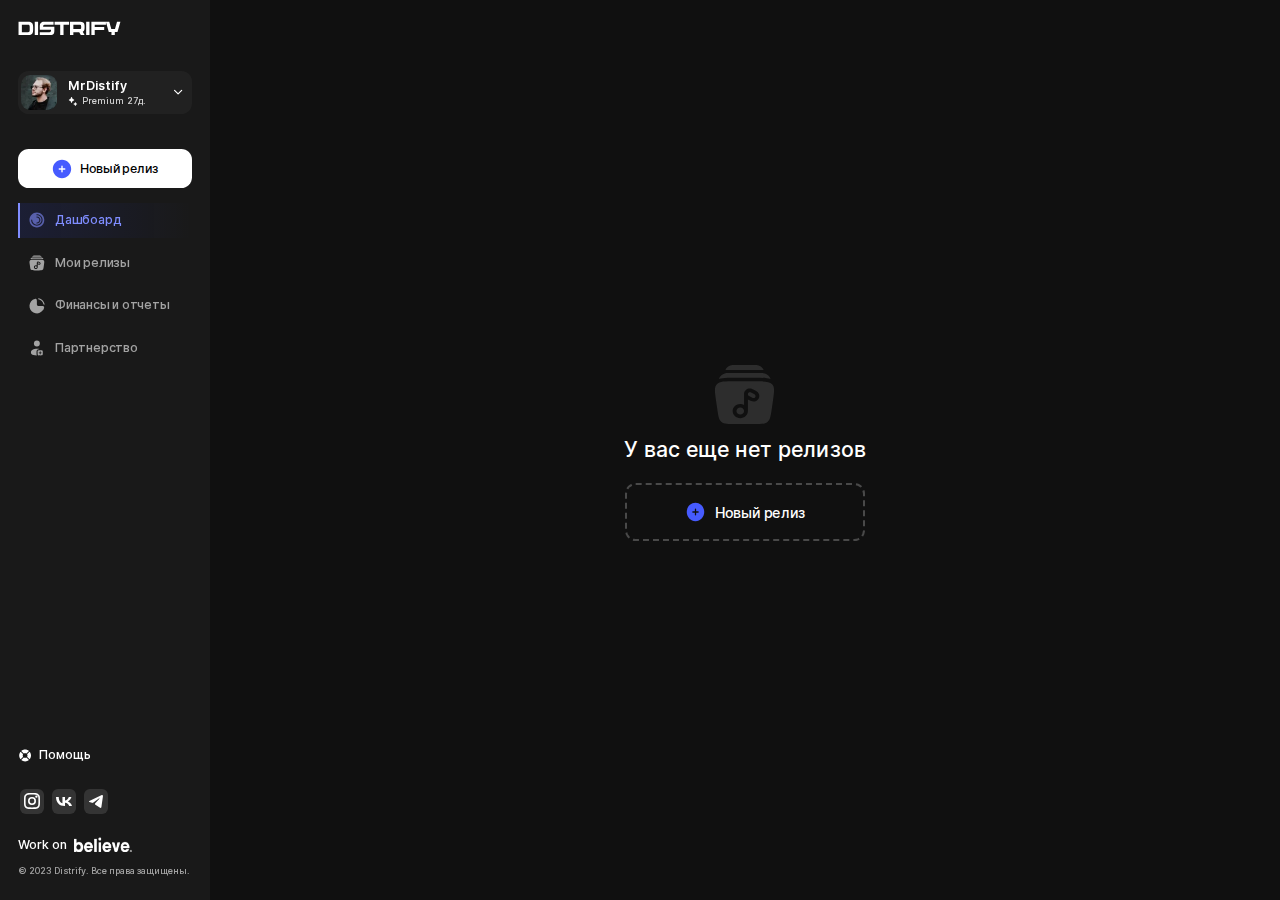
==== commit 25dbf4c9: "fixed bugs" ====
--- a/index.html
+++ b/index.html
@@ -19,51 +19,8 @@
             </a>
 
             <div class="header__user">
-                <div class="avatar">
+                <div class="header__user-show avatar">
                     <img src="img/avatar.webp" alt="">
-                </div>
-            </div>
-
-            <button class="burger">
-                <svg class="_view1" width="28" height="28" viewBox="0 0 28 28" fill="none" xmlns="http://www.w3.org/2000/svg">
-                    <path fill-rule="evenodd" clip-rule="evenodd" d="M2.33325 6.99992C2.33325 6.35559 2.85559 5.83325 3.49992 5.83325H24.4999C25.1443 5.83325 25.6666 6.35559 25.6666 6.99992C25.6666 7.64425 25.1443 8.16659 24.4999 8.16659H3.49992C2.85559 8.16659 2.33325 7.64425 2.33325 6.99992ZM2.33325 13.9999C2.33325 13.3556 2.85559 12.8333 3.49992 12.8333H24.4999C25.1443 12.8333 25.6666 13.3556 25.6666 13.9999C25.6666 14.6443 25.1443 15.1666 24.4999 15.1666H3.49992C2.85559 15.1666 2.33325 14.6443 2.33325 13.9999ZM2.33325 20.9999C2.33325 20.3556 2.85559 19.8333 3.49992 19.8333H24.4999C25.1443 19.8333 25.6666 20.3556 25.6666 20.9999C25.6666 21.6443 25.1443 22.1666 24.4999 22.1666H3.49992C2.85559 22.1666 2.33325 21.6443 2.33325 20.9999Z" fill="white" style="fill:white;fill:white;fill-opacity:1;" />
-                </svg>
-                <svg class="_view2" width="28" height="28" viewBox="0 0 28 28" fill="none" xmlns="http://www.w3.org/2000/svg">
-                    <path fill-rule="evenodd" clip-rule="evenodd" d="M21.8249 6.17496C22.2805 6.63057 22.2805 7.36927 21.8249 7.82488L7.82488 21.8249C7.36927 22.2805 6.63057 22.2805 6.17496 21.8249C5.71935 21.3693 5.71935 20.6306 6.17496 20.175L20.175 6.17496C20.6306 5.71935 21.3693 5.71935 21.8249 6.17496Z" fill="white" style="fill:white;fill:white;fill-opacity:1;" />
-                    <path fill-rule="evenodd" clip-rule="evenodd" d="M6.17496 6.17496C6.63057 5.71935 7.36927 5.71935 7.82488 6.17496L21.8249 20.175C22.2805 20.6306 22.2805 21.3693 21.8249 21.8249C21.3693 22.2805 20.6306 22.2805 20.175 21.8249L6.17496 7.82488C5.71935 7.36927 5.71935 6.63057 6.17496 6.17496Z" fill="white" style="fill:white;fill:white;fill-opacity:1;" />
-                </svg>
-            </button>
-
-        </header>
-        <aside class="sidebar">
-            <a href="" class="sidebar__logo">
-                <img src="img/logo.svg" alt="">
-            </a>
-
-            <div class="sidebar-user">
-                <div class="sidebar-user__show">
-                    <div class="avatar">
-                        <img src="img/avatar.webp" alt="">
-                    </div>
-                    <div class="sidebar-user__info">
-                        <div class="text14 semi-bold-text">MrDistify</div>
-                        <div class="sidebar-user__type">
-
-
-                            <img src="img/stars.svg" alt="">
-                            <span class="sidebar-user__type-text">
-                    Premium
-                </span>
-                            <span class="sidebar-user__type-duration">
-                    27д.
-                </span>
-                        </div>
-                    </div>
-                    <button class="sidebar-user__arrow">
-                        <svg width="16" height="16" viewBox="0 0 16 16" fill="none" xmlns="http://www.w3.org/2000/svg">
-                            <path d="M4 6L8 10L12 6" stroke="white" stroke-width="1.33333" stroke-linecap="round" stroke-linejoin="round" />
-                        </svg>
-                    </button>
                 </div>
                 <div class="sidebar-user__dropdown">
                     <a href="" class="sidebar-user__link"><span>Редактировать профиль</span></a>
@@ -74,74 +31,126 @@
                 </div>
             </div>
 
-
-
-            <button class="sidebar__release m-btn m-btn-white">
-                <img src="img/plus.svg" alt="">
-                <span>Новый релиз</span>
-            </button>
-
-            <div class="sidebar__links">
-                <a href="" class="sidebar__link _active">
-                    <svg width="20" height="20" viewBox="0 0 20 20" fill="none" xmlns="http://www.w3.org/2000/svg">
-                        <path fill-rule="evenodd" clip-rule="evenodd" d="M1.66675 9.99996C1.66675 5.39759 5.39771 1.66663 10.0001 1.66663C14.6025 1.66663 18.3334 5.39759 18.3334 9.99996C18.3334 14.6023 14.6025 18.3333 10.0001 18.3333C5.39771 18.3333 1.66675 14.6023 1.66675 9.99996ZM9.37508 4.16663C9.37508 3.82145 9.6549 3.54163 10.0001 3.54163C13.5669 3.54163 16.4584 6.43312 16.4584 9.99996C16.4584 13.5668 13.5669 16.4583 10.0001 16.4583C6.43324 16.4583 3.54175 13.5668 3.54175 9.99996C3.54175 9.65478 3.82157 9.37496 4.16675 9.37496C4.51193 9.37496 4.79175 9.65478 4.79175 9.99996C4.79175 12.8764 7.1236 15.2083 10.0001 15.2083C12.8766 15.2083 15.2084 12.8764 15.2084 9.99996C15.2084 7.12348 12.8766 4.79163 10.0001 4.79163C9.6549 4.79163 9.37508 4.5118 9.37508 4.16663ZM10.0001 6.04163C9.6549 6.04163 9.37508 6.32145 9.37508 6.66663C9.37508 7.0118 9.6549 7.29163 10.0001 7.29163C11.4959 7.29163 12.7084 8.50419 12.7084 9.99996C12.7084 11.4957 11.4959 12.7083 10.0001 12.7083C9.6549 12.7083 9.37508 12.9881 9.37508 13.3333C9.37508 13.6785 9.6549 13.9583 10.0001 13.9583C12.1862 13.9583 13.9584 12.1861 13.9584 9.99996C13.9584 7.81383 12.1862 6.04163 10.0001 6.04163Z" fill="white" fill-opacity="0.6" />
-                    </svg>
-                    <span>Дашбоард</span>
+            <button class="burger">
+                <svg class="_view1" width="28" height="28" viewBox="0 0 28 28" fill="none" xmlns="http://www.w3.org/2000/svg">
+                    <path fill-rule="evenodd" clip-rule="evenodd" d="M2.33325 6.99992C2.33325 6.35559 2.85559 5.83325 3.49992 5.83325H24.4999C25.1443 5.83325 25.6666 6.35559 25.6666 6.99992C25.6666 7.64425 25.1443 8.16659 24.4999 8.16659H3.49992C2.85559 8.16659 2.33325 7.64425 2.33325 6.99992ZM2.33325 13.9999C2.33325 13.3556 2.85559 12.8333 3.49992 12.8333H24.4999C25.1443 12.8333 25.6666 13.3556 25.6666 13.9999C25.6666 14.6443 25.1443 15.1666 24.4999 15.1666H3.49992C2.85559 15.1666 2.33325 14.6443 2.33325 13.9999ZM2.33325 20.9999C2.33325 20.3556 2.85559 19.8333 3.49992 19.8333H24.4999C25.1443 19.8333 25.6666 20.3556 25.6666 20.9999C25.6666 21.6443 25.1443 22.1666 24.4999 22.1666H3.49992C2.85559 22.1666 2.33325 21.6443 2.33325 20.9999Z" fill="white" style="fill:white;fill:white;fill-opacity:1;" />
+                </svg>
+                <svg class="_view2" width="28" height="28" viewBox="0 0 28 28" fill="none" xmlns="http://www.w3.org/2000/svg">
+                    <path fill-rule="evenodd" clip-rule="evenodd" d="M21.8249 6.17496C22.2805 6.63057 22.2805 7.36927 21.8249 7.82488L7.82488 21.8249C7.36927 22.2805 6.63057 22.2805 6.17496 21.8249C5.71935 21.3693 5.71935 20.6306 6.17496 20.175L20.175 6.17496C20.6306 5.71935 21.3693 5.71935 21.8249 6.17496Z" fill="white" style="fill:white;fill:white;fill-opacity:1;" />
+                    <path fill-rule="evenodd" clip-rule="evenodd" d="M6.17496 6.17496C6.63057 5.71935 7.36927 5.71935 7.82488 6.17496L21.8249 20.175C22.2805 20.6306 22.2805 21.3693 21.8249 21.8249C21.3693 22.2805 20.6306 22.2805 20.175 21.8249L6.17496 7.82488C5.71935 7.36927 5.71935 6.63057 6.17496 6.17496Z" fill="white" style="fill:white;fill:white;fill-opacity:1;" />
+                </svg>
+            </button>
+
+        </header>
+        <aside class="sidebar">
+            <div class="sidebar__inner">
+                <a href="" class="sidebar__logo">
+                    <img src="img/logo.svg" alt="">
                 </a>
-                <a href="" class="sidebar__link">
-                    <svg width="20" height="20" viewBox="0 0 20 20" fill="none" xmlns="http://www.w3.org/2000/svg">
-                        <path d="M7.09166 1.66663H12.9084C13.1021 1.66658 13.2507 1.66655 13.3805 1.67925C14.3037 1.76956 15.0593 2.32461 15.3798 3.07227H4.62031C4.94074 2.32461 5.69637 1.76956 6.61955 1.67925C6.74939 1.66655 6.89793 1.66658 7.09166 1.66663Z" fill="white" fill-opacity="0.6" />
-                        <path d="M5.25885 3.93589C4.09999 3.93589 3.14977 4.63568 2.83267 5.56405C2.82605 5.5834 2.81972 5.60286 2.81366 5.6224C3.14545 5.52193 3.49075 5.45629 3.84031 5.41147C4.74062 5.29605 5.8784 5.29611 7.2001 5.29618H12.9435C14.2652 5.29611 15.403 5.29605 16.3033 5.41147C16.6529 5.45629 16.9982 5.52193 17.33 5.6224C17.3239 5.60286 17.3176 5.5834 17.3109 5.56405C16.9938 4.63568 16.0436 3.93589 14.8848 3.93589H5.25885Z" fill="white" fill-opacity="0.6" />
-                        <path fill-rule="evenodd" clip-rule="evenodd" d="M12.7731 6.285H7.22708C4.41473 6.285 3.00855 6.285 2.21868 7.10735C1.42881 7.92971 1.61465 9.20022 1.98634 11.7413L2.33882 14.1509C2.6303 16.1436 2.77604 17.14 3.5237 17.7366C4.27135 18.3333 5.37408 18.3333 7.57953 18.3333H12.4206C14.6261 18.3333 15.7288 18.3333 16.4765 17.7366C17.2241 17.14 17.3699 16.1436 17.6614 14.1509L18.0138 11.7413C18.3855 9.20026 18.5714 7.9297 17.7815 7.10735C16.9916 6.285 15.5854 6.285 12.7731 6.285ZM12.1572 8.47085C11.1308 8.03236 9.95238 8.69201 9.88398 9.74367C9.881 9.7896 9.88101 9.84693 9.88103 9.91612L9.88103 9.93847C9.88103 9.96317 9.88103 9.9852 9.88157 10.0064L9.88123 12.9349C9.56599 12.7647 9.19998 12.6673 8.8096 12.6673C7.6262 12.6673 6.66675 13.5625 6.66675 14.6669C6.66675 15.7714 7.6262 16.6666 8.8096 16.6666C9.99298 16.6666 10.9524 15.7714 10.9525 14.6669L10.9528 11.4011L11.7262 11.786C11.7915 11.8186 11.8458 11.8456 11.8906 11.8647C12.917 12.3032 14.0954 11.6436 14.1638 10.5919C14.1668 10.546 14.1668 10.4886 14.1667 10.4195L14.1667 10.3972C14.1667 10.3689 14.1667 10.3442 14.1659 10.3201C14.1482 9.80051 13.8435 9.32656 13.3606 9.0675C13.3382 9.05551 13.3148 9.04388 13.2881 9.03057L12.3216 8.54956C12.2562 8.51702 12.202 8.48999 12.1572 8.47085Z" fill="white" fill-opacity="0.6" />
-                        <path d="M11.7112 9.38006C11.369 9.23384 10.9762 9.45387 10.9534 9.80425C10.9527 9.81524 10.9525 9.83802 10.9525 9.93254C10.9525 9.97001 10.9525 9.97767 10.9527 9.98372C10.9586 10.1568 11.0602 10.3148 11.2211 10.4012C11.2268 10.4042 11.234 10.4078 11.2694 10.4255L12.2148 10.896C12.3042 10.9404 12.3258 10.9509 12.3366 10.9555C12.6788 11.1017 13.0715 10.8817 13.0943 10.5313C13.095 10.5203 13.0953 10.4976 13.0953 10.403C13.0953 10.3656 13.0952 10.3579 13.095 10.3519C13.0891 10.1788 12.9876 10.0208 12.8266 9.93444L11.7112 9.38006Z" fill="white" fill-opacity="0.6" />
-                        <path d="M8.8096 13.6672C9.40138 13.6672 9.881 14.1148 9.88103 14.6669C9.88103 15.219 9.4014 15.6667 8.8096 15.6667C8.2178 15.6667 7.73818 15.219 7.73818 14.6669C7.73818 14.1149 8.2178 13.6672 8.8096 13.6672Z" fill="white" fill-opacity="0.6" />
-                    </svg>
-                    <span>Мои релизы</span>
-                </a>
-                <a href="" class="sidebar__link">
-                    <svg width="20" height="20" viewBox="0 0 20 20" fill="none" xmlns="http://www.w3.org/2000/svg">
-                        <path d="M5.37033 3.07086C5.80937 2.7775 6.27313 2.52797 6.75489 2.32428C7.92398 1.83 8.50852 1.58286 9.2543 2.07725C10.0001 2.57163 10.0001 3.38101 10.0001 4.99977V6.66644C10.0001 8.23779 10.0001 9.02346 10.4882 9.51162C10.9764 9.99977 11.7621 9.99977 13.3334 9.99977H15.0001C16.6188 9.99977 17.4282 9.99977 17.9226 10.7456C18.417 11.4913 18.1699 12.0759 17.6756 13.245C17.4719 13.7267 17.2224 14.1905 16.929 14.6295C16.0133 15.9999 14.7118 17.068 13.1891 17.6988C11.6664 18.3295 9.99084 18.4945 8.37433 18.173C6.75782 17.8514 5.27297 17.0578 4.10753 15.8923C2.94209 14.7269 2.14842 13.242 1.82687 11.6255C1.50533 10.009 1.67036 8.33346 2.30109 6.81074C2.93182 5.28803 3.99992 3.98654 5.37033 3.07086Z" fill="white" fill-opacity="0.6" />
-                        <path fill-rule="evenodd" clip-rule="evenodd" d="M11.4779 1.77308C11.5639 1.43879 11.9047 1.23755 12.2389 1.32359C15.3878 2.13405 17.8654 4.61167 18.6759 7.76054C18.7619 8.09482 18.5607 8.43556 18.2264 8.5216C17.8921 8.60764 17.5514 8.4064 17.4653 8.07211C16.7684 5.36429 14.6352 3.23108 11.9274 2.53414C11.5931 2.4481 11.3918 2.10736 11.4779 1.77308Z" fill="white" fill-opacity="0.6" />
-                    </svg>
-                    <span>Финансы и отчеты</span>
-                </a>
-                <a href="" class="sidebar__link">
-                    <svg width="20" height="20" viewBox="0 0 20 20" fill="none" xmlns="http://www.w3.org/2000/svg">
-                        <circle cx="10.0001" cy="4.99996" r="3.33333" fill="white" fill-opacity="0.6" />
-                        <path fill-rule="evenodd" clip-rule="evenodd" d="M13.7499 18.3333C12.375 18.3333 11.6875 18.3333 11.2604 17.9062C10.8333 17.4791 10.8333 16.7916 10.8333 15.4167C10.8333 14.0417 10.8333 13.3543 11.2604 12.9271C11.6875 12.5 12.375 12.5 13.7499 12.5C15.1248 12.5 15.8123 12.5 16.2394 12.9271C16.6666 13.3543 16.6666 14.0417 16.6666 15.4167C16.6666 16.7916 16.6666 17.4791 16.2394 17.9062C15.8123 18.3333 15.1248 18.3333 13.7499 18.3333ZM14.236 14.1204C14.236 13.8519 14.0184 13.6343 13.7499 13.6343C13.4814 13.6343 13.2638 13.8519 13.2638 14.1204V14.9306H12.4536C12.1852 14.9306 11.9675 15.1482 11.9675 15.4167C11.9675 15.6851 12.1852 15.9028 12.4536 15.9028H13.2638V16.713C13.2638 16.9814 13.4814 17.1991 13.7499 17.1991C14.0184 17.1991 14.236 16.9814 14.236 16.713V15.9028H15.0462C15.3147 15.9028 15.5323 15.6851 15.5323 15.4167C15.5323 15.1482 15.3147 14.9306 15.0462 14.9306H14.236V14.1204Z" fill="white" fill-opacity="0.6" />
-                        <path d="M13.0651 11.2524C12.6709 11.2571 12.3034 11.2715 11.9832 11.3146C11.4474 11.3866 10.861 11.5588 10.3765 12.0433C9.89199 12.5278 9.71983 13.1142 9.6478 13.6499C9.58308 14.1314 9.58317 14.7196 9.58326 15.3451V15.4883C9.58317 16.1138 9.58308 16.702 9.6478 17.1834C9.69835 17.5594 9.7982 17.9602 10.0207 18.3334C10.0138 18.3334 10.0068 18.3334 9.99992 18.3334C3.33325 18.3334 3.33325 16.6544 3.33325 14.5834C3.33325 12.5123 6.31802 10.8334 9.99992 10.8334C11.1051 10.8334 12.1474 10.9846 13.0651 11.2524Z" fill="white" fill-opacity="0.6" />
-                    </svg>
-                    <span>Партнерство</span>
-                </a>
-            </div>
-
-            <div class="sidebar__bottom">
-                <a href="" class="sidebar__help">
-                    <svg width="16" height="17" viewBox="0 0 16 17" fill="none" xmlns="http://www.w3.org/2000/svg">
-                        <path d="M13.0546 12.8473C14.0594 11.6801 14.6668 10.161 14.6668 8.50004C14.6668 6.83906 14.0594 5.31996 13.0546 4.15274L10.2061 7.00123C10.4969 7.42837 10.6668 7.94436 10.6668 8.50004C10.6668 9.05573 10.4969 9.57171 10.2061 9.99885L13.0546 12.8473Z" fill="white" />
-                        <path d="M12.3475 13.5544C11.1802 14.5593 9.66114 15.1667 8.00016 15.1667C6.33918 15.1667 4.82008 14.5593 3.65287 13.5544L6.50135 10.706C6.92849 10.9967 7.44448 11.1667 8.00016 11.1667C8.55585 11.1667 9.07184 10.9967 9.49897 10.706L12.3475 13.5544Z" fill="white" />
-                        <path d="M2.94576 12.8473L5.79425 9.99885C5.50346 9.57171 5.3335 9.05573 5.3335 8.50004C5.3335 7.94436 5.50346 7.42837 5.79425 7.00123L2.94576 4.15274C1.94092 5.31996 1.3335 6.83906 1.3335 8.50004C1.3335 10.161 1.94092 11.6801 2.94576 12.8473Z" fill="white" />
-                        <path d="M8.00016 5.83337C7.44448 5.83337 6.92849 6.00334 6.50135 6.29412L3.65287 3.44564C4.82008 2.4408 6.33918 1.83337 8.00016 1.83337C9.66114 1.83337 11.1802 2.4408 12.3475 3.44564L9.49897 6.29412C9.07183 6.00334 8.55585 5.83337 8.00016 5.83337Z" fill="white" />
-                    </svg>
-                    <span>Помощь</span>
-                </a>
-                <div class="socials">
-                    <a href="" class="socials__item">
-                        <img src="img/instagram.svg" alt="">
+
+                <div class="sidebar-user">
+                    <div class="sidebar-user__show">
+                        <div class="avatar">
+                            <img src="img/avatar.webp" alt="">
+                        </div>
+                        <div class="sidebar-user__info">
+                            <div class="text14 semi-bold-text">MrDistify</div>
+                            <div class="sidebar-user__type">
+
+
+                                <img src="img/stars.svg" alt="">
+                                <span class="sidebar-user__type-text">
+                    Premium
+                </span>
+                                <span class="sidebar-user__type-duration">
+                    27д.
+                </span>
+                            </div>
+                        </div>
+                        <button class="sidebar-user__arrow">
+                            <svg width="16" height="16" viewBox="0 0 16 16" fill="none" xmlns="http://www.w3.org/2000/svg">
+                                <path d="M4 6L8 10L12 6" stroke="white" stroke-width="1.33333" stroke-linecap="round" stroke-linejoin="round" />
+                            </svg>
+                        </button>
+                    </div>
+                    <div class="sidebar-user__dropdown">
+                        <a href="" class="sidebar-user__link"><span>Редактировать профиль</span></a>
+                        <a href="" class="sidebar-user__link"><span>Управление тарифом</span></a>
+                        <div class="sidebar-user__bottom">
+                            <a href="" class="sidebar-user__link"><span>Выйти из аккаунта</span></a>
+                        </div>
+                    </div>
+                </div>
+
+
+
+                <button class="sidebar__release m-btn m-btn-white">
+                    <img src="img/plus.svg" alt="">
+                    <span>Новый релиз</span>
+                </button>
+
+                <div class="sidebar__links">
+                    <a href="" class="sidebar__link _active">
+                        <svg width="20" height="20" viewBox="0 0 20 20" fill="none" xmlns="http://www.w3.org/2000/svg">
+                            <path fill-rule="evenodd" clip-rule="evenodd" d="M1.66675 9.99996C1.66675 5.39759 5.39771 1.66663 10.0001 1.66663C14.6025 1.66663 18.3334 5.39759 18.3334 9.99996C18.3334 14.6023 14.6025 18.3333 10.0001 18.3333C5.39771 18.3333 1.66675 14.6023 1.66675 9.99996ZM9.37508 4.16663C9.37508 3.82145 9.6549 3.54163 10.0001 3.54163C13.5669 3.54163 16.4584 6.43312 16.4584 9.99996C16.4584 13.5668 13.5669 16.4583 10.0001 16.4583C6.43324 16.4583 3.54175 13.5668 3.54175 9.99996C3.54175 9.65478 3.82157 9.37496 4.16675 9.37496C4.51193 9.37496 4.79175 9.65478 4.79175 9.99996C4.79175 12.8764 7.1236 15.2083 10.0001 15.2083C12.8766 15.2083 15.2084 12.8764 15.2084 9.99996C15.2084 7.12348 12.8766 4.79163 10.0001 4.79163C9.6549 4.79163 9.37508 4.5118 9.37508 4.16663ZM10.0001 6.04163C9.6549 6.04163 9.37508 6.32145 9.37508 6.66663C9.37508 7.0118 9.6549 7.29163 10.0001 7.29163C11.4959 7.29163 12.7084 8.50419 12.7084 9.99996C12.7084 11.4957 11.4959 12.7083 10.0001 12.7083C9.6549 12.7083 9.37508 12.9881 9.37508 13.3333C9.37508 13.6785 9.6549 13.9583 10.0001 13.9583C12.1862 13.9583 13.9584 12.1861 13.9584 9.99996C13.9584 7.81383 12.1862 6.04163 10.0001 6.04163Z" fill="white" fill-opacity="0.6" />
+                        </svg>
+                        <span>Дашбоард</span>
                     </a>
-                    <a href="" class="socials__item">
-                        <img src="img/vk.svg" alt="">
+                    <a href="" class="sidebar__link">
+                        <svg width="20" height="20" viewBox="0 0 20 20" fill="none" xmlns="http://www.w3.org/2000/svg">
+                            <path d="M7.09166 1.66663H12.9084C13.1021 1.66658 13.2507 1.66655 13.3805 1.67925C14.3037 1.76956 15.0593 2.32461 15.3798 3.07227H4.62031C4.94074 2.32461 5.69637 1.76956 6.61955 1.67925C6.74939 1.66655 6.89793 1.66658 7.09166 1.66663Z" fill="white" fill-opacity="0.6" />
+                            <path d="M5.25885 3.93589C4.09999 3.93589 3.14977 4.63568 2.83267 5.56405C2.82605 5.5834 2.81972 5.60286 2.81366 5.6224C3.14545 5.52193 3.49075 5.45629 3.84031 5.41147C4.74062 5.29605 5.8784 5.29611 7.2001 5.29618H12.9435C14.2652 5.29611 15.403 5.29605 16.3033 5.41147C16.6529 5.45629 16.9982 5.52193 17.33 5.6224C17.3239 5.60286 17.3176 5.5834 17.3109 5.56405C16.9938 4.63568 16.0436 3.93589 14.8848 3.93589H5.25885Z" fill="white" fill-opacity="0.6" />
+                            <path fill-rule="evenodd" clip-rule="evenodd" d="M12.7731 6.285H7.22708C4.41473 6.285 3.00855 6.285 2.21868 7.10735C1.42881 7.92971 1.61465 9.20022 1.98634 11.7413L2.33882 14.1509C2.6303 16.1436 2.77604 17.14 3.5237 17.7366C4.27135 18.3333 5.37408 18.3333 7.57953 18.3333H12.4206C14.6261 18.3333 15.7288 18.3333 16.4765 17.7366C17.2241 17.14 17.3699 16.1436 17.6614 14.1509L18.0138 11.7413C18.3855 9.20026 18.5714 7.9297 17.7815 7.10735C16.9916 6.285 15.5854 6.285 12.7731 6.285ZM12.1572 8.47085C11.1308 8.03236 9.95238 8.69201 9.88398 9.74367C9.881 9.7896 9.88101 9.84693 9.88103 9.91612L9.88103 9.93847C9.88103 9.96317 9.88103 9.9852 9.88157 10.0064L9.88123 12.9349C9.56599 12.7647 9.19998 12.6673 8.8096 12.6673C7.6262 12.6673 6.66675 13.5625 6.66675 14.6669C6.66675 15.7714 7.6262 16.6666 8.8096 16.6666C9.99298 16.6666 10.9524 15.7714 10.9525 14.6669L10.9528 11.4011L11.7262 11.786C11.7915 11.8186 11.8458 11.8456 11.8906 11.8647C12.917 12.3032 14.0954 11.6436 14.1638 10.5919C14.1668 10.546 14.1668 10.4886 14.1667 10.4195L14.1667 10.3972C14.1667 10.3689 14.1667 10.3442 14.1659 10.3201C14.1482 9.80051 13.8435 9.32656 13.3606 9.0675C13.3382 9.05551 13.3148 9.04388 13.2881 9.03057L12.3216 8.54956C12.2562 8.51702 12.202 8.48999 12.1572 8.47085Z" fill="white" fill-opacity="0.6" />
+                            <path d="M11.7112 9.38006C11.369 9.23384 10.9762 9.45387 10.9534 9.80425C10.9527 9.81524 10.9525 9.83802 10.9525 9.93254C10.9525 9.97001 10.9525 9.97767 10.9527 9.98372C10.9586 10.1568 11.0602 10.3148 11.2211 10.4012C11.2268 10.4042 11.234 10.4078 11.2694 10.4255L12.2148 10.896C12.3042 10.9404 12.3258 10.9509 12.3366 10.9555C12.6788 11.1017 13.0715 10.8817 13.0943 10.5313C13.095 10.5203 13.0953 10.4976 13.0953 10.403C13.0953 10.3656 13.0952 10.3579 13.095 10.3519C13.0891 10.1788 12.9876 10.0208 12.8266 9.93444L11.7112 9.38006Z" fill="white" fill-opacity="0.6" />
+                            <path d="M8.8096 13.6672C9.40138 13.6672 9.881 14.1148 9.88103 14.6669C9.88103 15.219 9.4014 15.6667 8.8096 15.6667C8.2178 15.6667 7.73818 15.219 7.73818 14.6669C7.73818 14.1149 8.2178 13.6672 8.8096 13.6672Z" fill="white" fill-opacity="0.6" />
+                        </svg>
+                        <span>Мои релизы</span>
                     </a>
-                    <a href="" class="socials__item _small">
-                        <img src="img/telegram.svg" alt="">
+                    <a href="" class="sidebar__link">
+                        <svg width="20" height="20" viewBox="0 0 20 20" fill="none" xmlns="http://www.w3.org/2000/svg">
+                            <path d="M5.37033 3.07086C5.80937 2.7775 6.27313 2.52797 6.75489 2.32428C7.92398 1.83 8.50852 1.58286 9.2543 2.07725C10.0001 2.57163 10.0001 3.38101 10.0001 4.99977V6.66644C10.0001 8.23779 10.0001 9.02346 10.4882 9.51162C10.9764 9.99977 11.7621 9.99977 13.3334 9.99977H15.0001C16.6188 9.99977 17.4282 9.99977 17.9226 10.7456C18.417 11.4913 18.1699 12.0759 17.6756 13.245C17.4719 13.7267 17.2224 14.1905 16.929 14.6295C16.0133 15.9999 14.7118 17.068 13.1891 17.6988C11.6664 18.3295 9.99084 18.4945 8.37433 18.173C6.75782 17.8514 5.27297 17.0578 4.10753 15.8923C2.94209 14.7269 2.14842 13.242 1.82687 11.6255C1.50533 10.009 1.67036 8.33346 2.30109 6.81074C2.93182 5.28803 3.99992 3.98654 5.37033 3.07086Z" fill="white" fill-opacity="0.6" />
+                            <path fill-rule="evenodd" clip-rule="evenodd" d="M11.4779 1.77308C11.5639 1.43879 11.9047 1.23755 12.2389 1.32359C15.3878 2.13405 17.8654 4.61167 18.6759 7.76054C18.7619 8.09482 18.5607 8.43556 18.2264 8.5216C17.8921 8.60764 17.5514 8.4064 17.4653 8.07211C16.7684 5.36429 14.6352 3.23108 11.9274 2.53414C11.5931 2.4481 11.3918 2.10736 11.4779 1.77308Z" fill="white" fill-opacity="0.6" />
+                        </svg>
+                        <span>Финансы и отчеты</span>
                     </a>
-                </div>
-                <div class="sidebar__work-on">
-                    <span class="text14">Work on</span>
-                    <img src="img/logo2.png" alt="">
-                </div>
-                <div class="sidebar__c">
-                    <div class="text10">© 2023 Distrify. Все права защищены.</div>
+                    <a href="" class="sidebar__link">
+                        <svg width="20" height="20" viewBox="0 0 20 20" fill="none" xmlns="http://www.w3.org/2000/svg">
+                            <circle cx="10.0001" cy="4.99996" r="3.33333" fill="white" fill-opacity="0.6" />
+                            <path fill-rule="evenodd" clip-rule="evenodd" d="M13.7499 18.3333C12.375 18.3333 11.6875 18.3333 11.2604 17.9062C10.8333 17.4791 10.8333 16.7916 10.8333 15.4167C10.8333 14.0417 10.8333 13.3543 11.2604 12.9271C11.6875 12.5 12.375 12.5 13.7499 12.5C15.1248 12.5 15.8123 12.5 16.2394 12.9271C16.6666 13.3543 16.6666 14.0417 16.6666 15.4167C16.6666 16.7916 16.6666 17.4791 16.2394 17.9062C15.8123 18.3333 15.1248 18.3333 13.7499 18.3333ZM14.236 14.1204C14.236 13.8519 14.0184 13.6343 13.7499 13.6343C13.4814 13.6343 13.2638 13.8519 13.2638 14.1204V14.9306H12.4536C12.1852 14.9306 11.9675 15.1482 11.9675 15.4167C11.9675 15.6851 12.1852 15.9028 12.4536 15.9028H13.2638V16.713C13.2638 16.9814 13.4814 17.1991 13.7499 17.1991C14.0184 17.1991 14.236 16.9814 14.236 16.713V15.9028H15.0462C15.3147 15.9028 15.5323 15.6851 15.5323 15.4167C15.5323 15.1482 15.3147 14.9306 15.0462 14.9306H14.236V14.1204Z" fill="white" fill-opacity="0.6" />
+                            <path d="M13.0651 11.2524C12.6709 11.2571 12.3034 11.2715 11.9832 11.3146C11.4474 11.3866 10.861 11.5588 10.3765 12.0433C9.89199 12.5278 9.71983 13.1142 9.6478 13.6499C9.58308 14.1314 9.58317 14.7196 9.58326 15.3451V15.4883C9.58317 16.1138 9.58308 16.702 9.6478 17.1834C9.69835 17.5594 9.7982 17.9602 10.0207 18.3334C10.0138 18.3334 10.0068 18.3334 9.99992 18.3334C3.33325 18.3334 3.33325 16.6544 3.33325 14.5834C3.33325 12.5123 6.31802 10.8334 9.99992 10.8334C11.1051 10.8334 12.1474 10.9846 13.0651 11.2524Z" fill="white" fill-opacity="0.6" />
+                        </svg>
+                        <span>Партнерство</span>
+                    </a>
+                </div>
+
+                <div class="sidebar__bottom">
+                    <a href="" class="sidebar__help">
+                        <svg width="16" height="17" viewBox="0 0 16 17" fill="none" xmlns="http://www.w3.org/2000/svg">
+                            <path d="M13.0546 12.8473C14.0594 11.6801 14.6668 10.161 14.6668 8.50004C14.6668 6.83906 14.0594 5.31996 13.0546 4.15274L10.2061 7.00123C10.4969 7.42837 10.6668 7.94436 10.6668 8.50004C10.6668 9.05573 10.4969 9.57171 10.2061 9.99885L13.0546 12.8473Z" fill="white" />
+                            <path d="M12.3475 13.5544C11.1802 14.5593 9.66114 15.1667 8.00016 15.1667C6.33918 15.1667 4.82008 14.5593 3.65287 13.5544L6.50135 10.706C6.92849 10.9967 7.44448 11.1667 8.00016 11.1667C8.55585 11.1667 9.07184 10.9967 9.49897 10.706L12.3475 13.5544Z" fill="white" />
+                            <path d="M2.94576 12.8473L5.79425 9.99885C5.50346 9.57171 5.3335 9.05573 5.3335 8.50004C5.3335 7.94436 5.50346 7.42837 5.79425 7.00123L2.94576 4.15274C1.94092 5.31996 1.3335 6.83906 1.3335 8.50004C1.3335 10.161 1.94092 11.6801 2.94576 12.8473Z" fill="white" />
+                            <path d="M8.00016 5.83337C7.44448 5.83337 6.92849 6.00334 6.50135 6.29412L3.65287 3.44564C4.82008 2.4408 6.33918 1.83337 8.00016 1.83337C9.66114 1.83337 11.1802 2.4408 12.3475 3.44564L9.49897 6.29412C9.07183 6.00334 8.55585 5.83337 8.00016 5.83337Z" fill="white" />
+                        </svg>
+                        <span>Помощь</span>
+                    </a>
+                    <div class="socials">
+                        <a href="" class="socials__item">
+                            <img src="img/instagram.svg" alt="">
+                        </a>
+                        <a href="" class="socials__item">
+                            <img src="img/vk.svg" alt="">
+                        </a>
+                        <a href="" class="socials__item _small">
+                            <img src="img/telegram.svg" alt="">
+                        </a>
+                    </div>
+                    <div class="sidebar__work-on">
+                        <span class="text14">Work on</span>
+                        <img src="img/logo2.png" alt="">
+                    </div>
+                    <div class="sidebar__c">
+                        <div class="text10">© 2023 Distrify. Все права защищены.</div>
+                    </div>
                 </div>
             </div>
 
@@ -353,7 +362,7 @@
         </div>
     </div>
 
-    <div class="modal tariff-modal" id="tariffModal">
+    <div class="modal _activ2e tariff-modal" id="tariffModal">
         <div class="modal__bg _close-modal"></div>
         <div class="modal__dialog">
             <div class="modal__top">
@@ -362,8 +371,8 @@
                 </div>
             </div>
             <div class="tariffs">
-                <div class="tariff-card _selected">
-                    <input checked type="radio" name="profileTariff">
+                <div class="tariff-card">
+                    <input checked class="_selected" type="radio" name="profileTariff">
                     <div class="tariff-card__inner">
                         <div class="tariff-card__top">
                             <div class="text24 text20-tablet bold-text">
@@ -413,7 +422,7 @@
 
             <div class="price-radios">
                 <div class="price-radio">
-                    <input checked type="radio" name="price">
+                    <input class="_selected" checked type="radio" name="price">
                     <div class="price-radio__inner">
                         <div class="price-radio__title">
                             0 руб
--- a/css/style.min.css
+++ b/css/style.min.css
@@ -1,2 +1,2 @@
-@font-face{font-family:Inter;src:url(../fonts/Inter-Medium.ttf) format("ttf"),url(../fonts/Inter-Medium.eot) format("eot"),url(../fonts/Inter-Medium.woff) format("woff"),url(../fonts/Inter-Medium.woff2) format("woff2");font-weight:500;font-style:normal;font-display:swap}@font-face{font-family:Inter;src:url(../fonts/Inter-SemiBold.ttf) format("ttf"),url(../fonts/Inter-SemiBold.eot) format("eot"),url(../fonts/Inter-SemiBold.woff) format("woff"),url(../fonts/Inter-SemiBold.woff2) format("woff2");font-weight:600;font-style:normal;font-display:swap}@font-face{font-family:Inter;src:url(../fonts/Inter-Bold.ttf) format("ttf"),url(../fonts/Inter-Bold.eot) format("eot"),url(../fonts/Inter-Bold.woff) format("woff"),url(../fonts/Inter-Bold.woff2) format("woff2");font-weight:700;font-style:normal;font-display:swap}*,::after,::before{margin:0;padding:0;-webkit-box-sizing:border-box;box-sizing:border-box;-webkit-font-smoothing:antialiased!important;-webkit-tap-highlight-color:transparent;outline:0!important}h1,h2,h3,h4,h5,h6{font-weight:400}a,body,div,form,h1,h2,h3,h4,h5,li,p,ul{margin:0;padding:0;border:0;text-decoration:none;line-height:1}button,input,textarea{outline:0!important;-webkit-transition:.125s;-o-transition:.125s;transition:.125s;font-family:inherit}input:active,input[type=checkbox]:focus,input[type=file]:focus,input[type=radio]:focus,input[type=text]:focus{outline:0!important}::-webkit-input-placeholder{color:#222}::-moz-placeholder{color:#222}:-moz-placeholder{color:#222}:-ms-input-placeholder{color:#222}input::-webkit-inner-spin-button,input::-webkit-outer-spin-button{-webkit-appearance:none;margin:0}input[type=number]{-moz-appearance:textfield}html{height:100%;scroll-behavior:smooth;width:100%}svg{-ms-flex-negative:0;flex-shrink:0}path,svg{-webkit-transition:.125s;-o-transition:.125s;transition:.125s}a{color:inherit;text-decoration:none;-webkit-transition:125ms;-o-transition:125ms;transition:125ms}a:focus,a:hover{text-decoration:none!important}li,ul{margin:0;padding:0;list-style:none}i{line-height:100%}fieldset{min-width:0;padding:0;margin:0;border:0}button{cursor:pointer;border:none;outline:0;-webkit-box-sizing:border-box;box-sizing:border-box;-webkit-transition:125ms;-o-transition:125ms;transition:125ms;background-color:inherit;font-size:1em}.swiper-button-next,.swiper-button-prev{z-index:2}.swiper-button-next::after,.swiper-button-prev::after{display:none}img{-webkit-user-select:none;-moz-user-select:none;-o-user-select:none;-ms-user-select:none;user-select:none}html.fixed-body{overflow-y:hidden}.wrapper{min-height:100vh;display:-webkit-box;display:-ms-flexbox;display:flex;-webkit-box-orient:vertical;-webkit-box-direction:normal;-ms-flex-direction:column;flex-direction:column;-ms-flex-negative:0;flex-shrink:0}.content{-webkit-box-flex:1;-ms-flex-positive:1;flex-grow:1;display:-webkit-box;display:-ms-flexbox;display:flex;-webkit-box-orient:vertical;-webkit-box-direction:normal;-ms-flex-direction:column;flex-direction:column;width:100%}.m-page{width:calc(100vw - (100vw - 100%));overflow-x:hidden;font-family:Inter,sans-serif;font-weight:500;color:#fff;background:#101010;font-size:calc(1440px * (16 / 1440))}@media screen and (max-width:1440px){.m-page{font-size:calc(100vw * (16 / 1440))}}.m-page.fixed-body,.m-page.fixed-body2{overflow-y:hidden;padding-right:var(--scrollWidth)}.container{max-width:1440px;width:100%;margin:0 auto;padding:0 4.25em}a:hover{color:#465bff}@media screen and (max-width:992px){.m-page{font-size:calc(100vw * (16 / 768))}.container{padding:0 1.125em}}@media screen and (max-width:576px){.m-page{font-size:calc(100vw * (16 / 360))}}.text36{font-size:2.25em;line-height:122%}.text24{font-size:1.5em;line-height:116%}.text20{font-size:1.25em;line-height:120%}.text19{font-size:1.1875em;line-height:120%}.text18{font-size:1.125em;line-height:120%}.text17{font-size:1.0625em;line-height:120%}.text16{font-size:1em;line-height:120%}.text15{font-size:.9375em;line-height:120%}.text14{font-size:.875em;line-height:121%}.text13{font-size:.8125em;line-height:120%}.text12{font-size:.75em;line-height:125%}.text11{font-size:.6875em;line-height:120%}.text10{font-size:.625em;line-height:120%}.extra-bold-text{font-weight:800}.bold-text{font-weight:700}.semi-bold-text{font-weight:600}.medium-text{font-weight:500}.regular-text{font-weight:400}.light-text{font-weight:300}.white60-text{color:rgba(255,255,255,.6)}.red-text{color:#ff545c}.green-text{color:#58dd77}@media screen and (max-width:992px){.text28-tablet{font-size:1.75em}.text20-tablet{font-size:1.25em}.text19-tablet{font-size:1.1875em}.text18-tablet{font-size:1.125em}.text17-tablet{font-size:1.0625em}.text16-tablet{font-size:1em}.text15-tablet{font-size:.9375em}.text14-tablet{font-size:.875em}.text13-tablet{font-size:.8125em}.text12-tablet{font-size:.75em}.text11-tablet{font-size:.6875em}.text10-tablet{font-size:.625em}}@media screen and (max-width:576px){.text18-mob{font-size:1.125em}.text16-mob{font-size:1em}}.m-btn{display:-webkit-box;display:-ms-flexbox;display:flex;-webkit-box-align:center;-ms-flex-align:center;align-items:center;-webkit-box-pack:center;-ms-flex-pack:center;justify-content:center;-webkit-transition:.225s ease-out;-o-transition:.225s ease-out;transition:.225s ease-out;padding:0 1em;height:2.75em;font-weight:500;border-radius:.75em}.m-btn:focus{-webkit-box-shadow:none;box-shadow:none}.m-btn img{-ms-flex-negative:0;flex-shrink:0}.m-btn svg{height:auto}.m-btn span{font-size:.875em;line-height:121%;letter-spacing:-.02625em}.m-btn-big{height:3.75em}.m-btn-big span{font-size:1em}.m-btn-gradient{background:-o-linear-gradient(358deg,#3047ff 0,#a341ff 97.78%);background:linear-gradient(92deg,#3047ff 0,#a341ff 97.78%);color:#fff}.m-btn-gradient:hover{background:-o-linear-gradient(bottom,rgba(0,0,0,.12) 0,rgba(0,0,0,.12) 100%),-o-linear-gradient(358deg,#3047ff 0,#a341ff 97.78%);background:linear-gradient(0deg,rgba(0,0,0,.12) 0,rgba(0,0,0,.12) 100%),linear-gradient(92deg,#3047ff 0,#a341ff 97.78%);color:#fff}.m-btn-white{background:#fff;color:#000}.m-btn-white:hover{background:#c5c5c5;color:#000}.m-btn-blue{background:#465bff;color:#fff}.m-btn-blue:hover{background:#3646cd;color:#fff}.m-btn-dashed{border:2px dashed rgba(255,255,255,.24);color:#fff}.m-btn-dashed:hover{border-color:#fff;color:#fff}.m-btn-gray{padding:0 .5em;border-radius:.5em;background:rgba(255,255,255,.12);height:2.3125em;display:-webkit-box;display:-ms-flexbox;display:flex;-webkit-box-align:center;-ms-flex-align:center;align-items:center;color:#fff}.m-btn-gray._disabled{pointer-events:none;opacity:.4}.m-btn-gray img{width:1em;margin-right:.5em;-ms-flex-negative:0;flex-shrink:0}.m-btn-gray .text14:not(:last-child){margin:0 .57em 0 0}.m-btn-gray:hover{background:rgba(255,255,255,.24);color:#fff}.m-select .nice-select{font-size:1em;height:2.4375em;padding:0 .75em;display:-webkit-box;display:-ms-flexbox;display:flex;-webkit-box-align:center;-ms-flex-align:center;align-items:center;-webkit-box-pack:justify;-ms-flex-pack:justify;justify-content:space-between;border-radius:.5em;border:1px solid rgba(255,255,255,.24);background-color:transparent!important;color:#fff;font-weight:500;width:auto;min-width:100%}.m-select .nice-select:after{display:none}.m-select .nice-select:before{content:'';background-image:url(../img/select-arrow.svg);background-size:100% auto;background-repeat:no-repeat;background-position:center;-ms-flex-negative:0;flex-shrink:0;margin-left:.5em;width:1em;height:1em;-webkit-box-ordinal-group:11;-ms-flex-order:10;order:10}.m-select .nice-select .current{font-size:.75em;display:block;max-width:calc(100% - 1.5em);white-space:nowrap;overflow:hidden;-o-text-overflow:ellipsis;text-overflow:ellipsis}.m-select .nice-select .list{-webkit-box-shadow:0 .5em 4em 0 rgba(0,0,0,.6);box-shadow:0 .5em 4em 0 rgba(0,0,0,.6);background:#393939;border-radius:.75em;padding:.5em;width:auto;min-width:100%}.m-select .nice-select .option{border-radius:.75em;display:-webkit-box;display:-ms-flexbox;display:flex;-webkit-box-align:center;-ms-flex-align:center;align-items:center;font-size:.75em;padding:.78em 1em;border:none}.m-select .nice-select .option.selected,.m-select .nice-select .option:hover{background:rgba(255,255,255,.12)}.fg{position:relative;margin:0}.fg .nice-select,.fg input,.fg textarea{border-radius:.75em;background-color:rgba(255,255,255,.08);padding:0 1em;height:3.75em;width:100%}.fg input,.fg textarea{border:none;font-size:1em;color:#fff}.fg input::-webkit-input-placeholder,.fg textarea::-webkit-input-placeholder{color:rgba(255,255,255,.6)}.fg input::-moz-placeholder,.fg textarea::-moz-placeholder{color:rgba(255,255,255,.6)}.fg input:-ms-input-placeholder,.fg textarea:-ms-input-placeholder{color:rgba(255,255,255,.6)}.fg input::-ms-input-placeholder,.fg textarea::-ms-input-placeholder{color:rgba(255,255,255,.6)}.fg input::placeholder,.fg textarea::placeholder{color:rgba(255,255,255,.6)}.fg input:focus,.fg textarea:focus{background-color:rgba(255,255,255,.18)}.fg .nice-select{background:rgba(255,255,255,.08)!important;border:none}.fg .nice-select:focus{background:rgba(255,255,255,.18)!important}.fg .nice-select .current,.fg .nice-select .option{font-size:1em}.fg__hint{margin-top:.5em;padding:.75em;border-radius:.75em;background:rgba(255,180,82,.12);display:-webkit-box;display:-ms-flexbox;display:flex;-webkit-box-align:center;-ms-flex-align:center;align-items:center;color:rgba(255,255,255,.6)}.fg__hint img{width:1.5em;-ms-flex-negative:0;flex-shrink:0;margin-right:.81em}.fg__hint .text14{max-width:27.5em;line-height:143%}.fg__hint-text{color:rgba(255,255,255,.4);margin-top:.75em}.fg textarea{resize:none;padding-top:1.28em;padding-bottom:1.28em;height:16.375em}.fg-ai__btn{position:absolute;right:.56em;bottom:.94em;height:2.75em;padding:0 1em;border-radius:1em}.date-input input{padding-left:2.75em;background-image:url(../img/calendar2.svg);background-size:1.25em auto;background-repeat:no-repeat;background-position:left 1em center}.m-check,.price-radio,.radio-btn,.tariff-card,.type-radio{position:relative}.m-check input,.price-radio input,.radio-btn input,.tariff-card input,.type-radio input{position:absolute;opacity:0;width:100%;height:100%;left:0;top:0;z-index:2;cursor:pointer}.m-check input:checked~.m-check__item::before{border-color:#465bff;background-color:#465bff;background-size:.75em auto}.m-check__item{padding-left:2.25em;position:relative;min-height:1.25em;display:-webkit-box;display:-ms-flexbox;display:flex;-webkit-box-align:center;-ms-flex-align:center;align-items:center}.m-check__item:before{content:'';position:absolute;z-index:1;border-radius:.25em;border:.125em solid rgba(255,255,255,.4);width:1.25em;height:1.25em;left:0;top:50%;-webkit-transform:translateY(-50%);-ms-transform:translateY(-50%);transform:translateY(-50%);-webkit-transition:.1s;-o-transition:.1s;transition:.1s;background-image:url(../img/check.svg);background-size:0 auto;background-repeat:no-repeat;background-position:center}.m-check__item a{text-decoration:underline;position:relative;z-index:2}.m-backdrop{position:relative}.m-backdrop:after{content:'';position:absolute;top:0;left:0;width:100%;height:100%;background:-webkit-gradient(linear,left bottom,left top,from(rgba(0,0,0,.6)),to(rgba(0,0,0,.6))),url(<path-to-image>),50%/cover no-repeat,rgba(255,255,255,.12);background:-o-linear-gradient(bottom,rgba(0,0,0,.6) 0,rgba(0,0,0,.6) 100%),url(<path-to-image>),50%/cover no-repeat,rgba(255,255,255,.12);background:linear-gradient(0deg,rgba(0,0,0,.6) 0,rgba(0,0,0,.6) 100%),url(<path-to-image>),50%/cover no-repeat,rgba(255,255,255,.12);pointer-events:none;border-radius:inherit}.breadcrumbs{margin-top:60px}.breadcrumbs__item{font-size:16px;line-height:110%;position:relative;font-weight:400;display:inline}.breadcrumbs__item:last-child{font-weight:600}.breadcrumbs__item:not(:first-child){margin-left:24px}.breadcrumbs__item:not(:first-child):before{content:'';position:absolute;z-index:1;width:3.51px;height:3.51px;background-color:#465bff;border-radius:1px;-webkit-transform:rotate(-45deg);-ms-transform:rotate(-45deg);transform:rotate(-45deg);top:7px;right:100%;margin-right:10px}.modal{position:fixed;left:0;top:0;width:100%;height:calc(100 * var(--vh));z-index:80;opacity:0;pointer-events:none;-webkit-transition:.3s;-o-transition:.3s;transition:.3s;overflow-y:auto;padding:2em 0;text-align:center}.modal__bg{background:rgba(37,38,39,.9);position:fixed;width:100%;height:calc(100 * var(--vh));top:0;left:0;display:none;z-index:2}.modal._active{opacity:1;pointer-events:unset}.modal._active .modal__bg{display:block}.modal:after{content:'';display:inline-block;height:100%;vertical-align:middle;margin-right:-4px}.modal__dialog{text-align:left;vertical-align:middle;border-radius:1.5em;background:#101010;-webkit-backdrop-filter:blur(16px);backdrop-filter:blur(16px);width:30em;max-width:calc(100% - .5em);position:relative;z-index:3;padding:2em;display:inline-grid;grid-template-columns:100%;gap:2em}.modal__close{z-index:10;border-top:0;background-color:transparent;width:1.5em;display:-webkit-box;display:-ms-flexbox;display:flex;-webkit-box-align:center;-ms-flex-align:center;align-items:center;-webkit-box-pack:center;-ms-flex-pack:center;justify-content:center;position:absolute;top:1.37em;right:1.13em}.modal__close svg{width:100%;height:auto}.modal__close:hover path{fill:#465bff}.modal__top{text-align:center}.modal-form{display:grid;grid-template-columns:100%;gap:1em}.modal-form__nav{margin-top:.25em}.modal-form__nav .m-btn{width:100%}.track-modal .modal__dialog{width:39.125em;padding:2.5em}.track-modal .modal__top{text-align:left}.track-mate,.track-version{display:grid;grid-template-columns:100%;gap:.75em}.radio-buttons{display:grid;grid-template-columns:repeat(4,calc(25% - 2.25em / 4));gap:.75em}.radio-btn label{height:2.6875em;display:-webkit-box;display:-ms-flexbox;display:flex;-webkit-box-align:center;-ms-flex-align:center;align-items:center;-webkit-box-pack:center;-ms-flex-pack:center;justify-content:center;border-radius:1em;background:rgba(255,255,255,.12);color:rgba(255,255,255,.6)}.radio-btn label span{font-size:1em;line-height:120%;letter-spacing:-.055em}.radio-btn input:checked~label{background:#fff;color:#000}.track-mate .radio-buttons{grid-template-columns:repeat(3,calc(100% / 3 - .5em))}.tariff-modal .modal__dialog{width:47.5em}.tariff-modal .modal__top{text-align:left}.tariffs{display:grid;grid-template-columns:repeat(2,calc(50% - .5em));gap:1em}.tariff-card__inner{height:100%;display:-webkit-box;display:-ms-flexbox;display:flex;-webkit-box-orient:vertical;-webkit-box-direction:normal;-ms-flex-direction:column;flex-direction:column;border-radius:1.5em;border:2px solid rgba(255,255,255,.12);padding:1.5em}.tariff-card__top{display:grid;grid-template-columns:100%;gap:.31em}.tariff-card__price{color:rgba(255,255,255,.8)}.tariff-card__items{margin-top:1.5em;display:grid;grid-template-columns:100%;gap:1em;padding-left:.625em}.tariff-card__items li{font-size:1em;line-height:150%;padding-left:1em;position:relative}.tariff-card__items li:before{content:"\2022";position:absolute;top:0;left:0}.tariff-card__nav{margin-top:auto;padding-top:1.69em}.tariff-card__nav .m-btn{width:100%}.tariff-card input:checked~.tariff-card__inner{border-color:rgba(70,91,255,.6);background:rgba(70,91,255,.12)}.tariff-card input:checked~.tariff-card__inner .tariff-card__nav .m-btn{background:rgba(70,91,255,.24);pointer-events:none}.price-radios{display:grid;grid-template-columns:repeat(3,calc(100% / 3 - 2em / 3));gap:1em}.price-radio__inner{padding:1em;height:100%;border-radius:1.5em;background:rgba(255,255,255,.04);display:grid;grid-template-columns:100%;gap:.75em;text-align:center;font-weight:700}.price-radio__inner:before{content:'';position:absolute;top:.75em;right:.94em;border:.125em solid rgba(255,255,255,.4);width:1.25em;height:1.25em;border-radius:50%;-webkit-transition:.1s;-o-transition:.1s;transition:.1s;background-image:url(../img/check.svg);background-size:0 auto;background-repeat:no-repeat;background-position:center}.price-radio__title{font-size:1.25em;line-height:120%;letter-spacing:-.06875em}.price-radio__desc{font-size:1em;line-height:119%;color:rgba(255,255,255,.6)}.price-radio input:checked~.price-radio__inner::before{border-color:#465bff;background-color:#465bff;background-size:.75em auto}@media screen and (max-width:992px){.m-select:not(.fg) .nice-select{padding:0 .5em}.track-modal .modal__dialog{padding:1.25em}.tariff-card__items{font-size:.875em}.tariff-card__nav{padding-top:1.25em}}@media screen and (max-width:576px){.radio-buttons{grid-template-columns:repeat(2,calc(50% - .375em))}.track-mate .radio-buttons{grid-template-columns:repeat(3,calc(100% / 3 - .5em / 3));gap:.25em}.radio-btn label{height:2.5625em}.radio-btn label span{font-size:.875em}.tariff-modal .modal__dialog,.track-modal .modal__dialog{padding:1.25em;gap:1.5em}.tariffs{width:calc(100% + 2.5em);margin-left:-1.25em;padding:0 1.25em 1em;overflow-x:auto;display:-webkit-box;display:-ms-flexbox;display:flex;gap:unset;margin-bottom:-1em}.tariff-card{width:15.25em;-ms-flex-negative:0;flex-shrink:0}.tariff-card:not(:last-child){margin:0 1em 0 0}.price-radios{grid-template-columns:100%}.price-radio__inner{min-height:6.62em;padding:1.72em}.price-radio__inner br{display:none}.price-radio__title{font-size:1.125em}.price-radio__desc{font-size:.875em}}.header{display:none}.header__logo{width:6.8125em;display:block;-ms-flex-negative:0;flex-shrink:0;margin-right:auto}.header__logo img{width:100%;display:block}@media screen and (max-width:992px){.header{display:-webkit-box;display:-ms-flexbox;display:flex;-webkit-box-align:center;-ms-flex-align:center;align-items:center;-webkit-box-pack:end;-ms-flex-pack:end;justify-content:flex-end;padding:.75em 1em;position:relative;z-index:21}.burger{width:1.75em;height:1.75em;position:relative;margin-left:.75em}.burger svg{position:absolute;top:50%;left:50%;-webkit-transform:translate(-50%,-50%);-ms-transform:translate(-50%,-50%);transform:translate(-50%,-50%);width:100%;height:auto}._open-menu .burger ._view1,.burger ._view2{opacity:0}._open-menu .burger ._view2{opacity:1}._open-menu .sidebar{-webkit-transform:translateX(0);-ms-transform:translateX(0);transform:translateX(0)}}.footer__logo{display:block}.footer__logo img{width:100%;display:block}.sidebar{background:rgba(255,255,255,.04);position:fixed;top:0;left:0;width:14.75em;height:calc(100 * var(--vh));padding:1.5em 1.25em;display:-webkit-box;display:-ms-flexbox;display:flex;-webkit-box-orient:vertical;-webkit-box-direction:normal;-ms-flex-direction:column;flex-direction:column;overflow-y:auto}.sidebar__logo{width:7.25em}.sidebar__logo img{width:100%;display:block}.sidebar__premium{margin-top:.75em;-webkit-box-pack:start;-ms-flex-pack:start;justify-content:flex-start;padding:0 .5em 0 .75em}.sidebar__premium-stars{width:1.5em;-ms-flex-negative:0;flex-shrink:0;margin-right:.5em}.sidebar__premium-arrows{margin-left:auto;width:1em;-ms-flex-negative:0;flex-shrink:0}.sidebar__release{margin-top:2.5em}.sidebar__release img{width:1.5em;margin-right:.5em}.sidebar__links{margin-top:1em;display:grid;grid-template-columns:100%;gap:.5em}.sidebar__link{display:-webkit-box;display:-ms-flexbox;display:flex;-webkit-box-align:center;-ms-flex-align:center;align-items:center;height:2.5em;padding:0 .75em;color:rgba(255,255,255,.6);position:relative}.sidebar__link._active,.sidebar__link:hover{color:#7f8dff}.sidebar__link._active:before,.sidebar__link:hover:before{opacity:1;width:2px}.sidebar__link._active:after,.sidebar__link:hover:after{width:100%}.sidebar__link._active circle,.sidebar__link._active path,.sidebar__link:hover circle,.sidebar__link:hover path{fill:#828dff}.sidebar__link:after,.sidebar__link:before{content:'';position:absolute;top:0;left:0;height:100%;-webkit-transition:.3s;-o-transition:.3s;transition:.3s}.sidebar__link:before{background-color:#808dff;opacity:0;z-index:2;width:0}.sidebar__link:after{background:-webkit-gradient(linear,left top,right top,color-stop(.34%,rgba(48,71,255,.12)),color-stop(99.92%,rgba(186,123,255,.12)));background:-o-linear-gradient(left,rgba(48,71,255,.12) .34%,rgba(186,123,255,.12) 99.92%);background:linear-gradient(90deg,rgba(48,71,255,.12) .34%,rgba(186,123,255,.12) 99.92%);width:0}.sidebar__link span,.sidebar__link svg{position:relative;z-index:3}.sidebar__link span{font-size:.875em;letter-spacing:-.0175em}.sidebar__link svg{width:1.25em;margin-right:.625em}.sidebar__bottom{margin-top:auto;display:-webkit-box;display:-ms-flexbox;display:flex;-webkit-box-orient:vertical;-webkit-box-direction:normal;-ms-flex-direction:column;flex-direction:column;-webkit-box-align:start;-ms-flex-align:start;align-items:flex-start}.sidebar__help{display:-webkit-box;display:-ms-flexbox;display:flex;-webkit-box-align:center;-ms-flex-align:center;align-items:center}.sidebar__help svg{width:1em;margin-right:.5em}.sidebar__help span{font-size:.875em;line-height:120%}.sidebar__help:hover{color:#7f8dff}.sidebar__help:hover path{fill:#828dff}.sidebar .socials{margin-top:1.75em;padding:0 .125em}.sidebar__work-on{margin-top:1.625em;display:-webkit-box;display:-ms-flexbox;display:flex}.sidebar__work-on img{width:4.0625em;margin-left:.5em;-ms-flex-negative:0;flex-shrink:0}.sidebar__c{margin-top:.75em;color:rgba(255,255,255,.6)}.sidebar__c .text10{line-height:180%}.avatar{width:2.5em;height:2.5em;border-radius:.65em;-ms-flex-negative:0;flex-shrink:0}.avatar img{width:100%;height:100%;-o-object-fit:cover;object-fit:cover;border-radius:inherit;display:block}.sidebar-user{z-index:4;margin-top:2.5em;position:relative}.sidebar-user._open .sidebar-user__dropdown{opacity:1;pointer-events:unset}.sidebar-user__show{display:-webkit-box;display:-ms-flexbox;display:flex;-webkit-box-align:center;-ms-flex-align:center;align-items:center;border-radius:.75em;background:rgba(255,255,255,.04);padding:.25em .5em .25em .25em;-webkit-transition:.3s;-o-transition:.3s;transition:.3s}.sidebar-user__show:hover{background:rgba(255,255,255,.1);cursor:pointer}.sidebar-user .avatar{margin-right:.75em}.sidebar-user__info{display:grid;grid-template-columns:100%;gap:.19em}.sidebar-user__type{color:rgba(255,255,255,.8);display:-webkit-box;display:-ms-flexbox;display:flex;-webkit-box-align:center;-ms-flex-align:center;align-items:center}.sidebar-user__type img{width:.75em;height:auto;margin-right:.25em}.sidebar-user__type-duration,.sidebar-user__type-text{font-size:.625em;line-height:120%}.sidebar-user__type-duration{margin-left:.4em}.sidebar-user__arrow{width:1em;display:-webkit-box;display:-ms-flexbox;display:flex;-webkit-box-align:center;-ms-flex-align:center;align-items:center;-webkit-box-pack:center;-ms-flex-pack:center;justify-content:center;background-color:transparent;margin-left:auto}.sidebar-user__arrow:hover path{stroke:#465bff}.sidebar-user__arrow svg{width:100%;height:auto}.sidebar-user__dropdown{opacity:0;pointer-events:none;-webkit-transition:.3s;-o-transition:.3s;transition:.3s;position:absolute;top:100%;left:0;margin-top:.625em;width:100%;padding:.5em;border-radius:.75em;background:#2d2d2d;-webkit-box-shadow:0 .5em 4em 0 rgba(0,0,0,.6);box-shadow:0 .5em 4em 0 rgba(0,0,0,.6)}.sidebar-user__link{display:-webkit-box;display:-ms-flexbox;display:flex;-webkit-box-align:center;-ms-flex-align:center;align-items:center;padding:.56em .75em;min-height:2.125em}.sidebar-user__link span{font-size:.8125em;line-height:123%;letter-spacing:-.02438em}.sidebar-user__bottom{padding:.25em 0;border-top:1px solid rgba(255,255,255,.12);margin-top:.5em}.sidebar-user__bottom .sidebar-user__link{color:#d65c60}.sidebar-user__bottom .sidebar-user__link:hover{color:#cc3338}.socials{display:-webkit-box;display:-ms-flexbox;display:flex;-webkit-box-align:center;-ms-flex-align:center;align-items:center}.socials__item{border-radius:.375rem;background:rgba(255,255,255,.12);width:1.75em;height:1.75em;display:-webkit-box;display:-ms-flexbox;display:flex;-webkit-box-align:center;-ms-flex-align:center;align-items:center;-webkit-box-pack:center;-ms-flex-pack:center;justify-content:center}.socials__item:not(:last-child){margin:0 .5em 0 0}.socials__item:hover{background:rgba(255,255,255,.22)}.socials__item img{width:1.125em}.socials__item._small img{width:1em}.content{padding:2.5em;margin-left:auto;width:calc(100% - 14.75em)}@media screen and (max-width:992px){.sidebar{background:#101010;padding:4.75em 1em .75em;width:100%;-webkit-transition:.4s;-o-transition:.4s;transition:.4s;-webkit-transform:translateX(-150%);-ms-transform:translateX(-150%);transform:translateX(-150%);z-index:20}.sidebar__logo{display:none}.sidebar__release{margin-top:.75em}.sidebar .socials,.sidebar__work-on{margin-top:1.125em}.sidebar-user{margin:0}.content{padding:.25em 1em 2.5em;width:100%}}.empty{-webkit-box-flex:1;-ms-flex-positive:1;flex-grow:1;display:-webkit-box;display:-ms-flexbox;display:flex;-webkit-box-align:center;-ms-flex-align:center;align-items:center;-webkit-box-pack:center;-ms-flex-pack:center;justify-content:center;-webkit-box-orient:vertical;-webkit-box-direction:normal;-ms-flex-direction:column;flex-direction:column;text-align:center}.empty__icon{width:5em;margin-bottom:.5em}.empty__btn{width:16.875em;max-width:100%;height:4.0625em;margin-top:1.5em}.empty__btn img{width:1.5em;margin-right:.625em}.page-top{display:-webkit-box;display:-ms-flexbox;display:flex;-webkit-box-align:center;-ms-flex-align:center;align-items:center;-webkit-box-pack:justify;-ms-flex-pack:justify;justify-content:space-between;margin-bottom:1.75em}.page-top__selects{display:-webkit-box;display:-ms-flexbox;display:flex;-webkit-box-align:center;-ms-flex-align:center;align-items:center}.page-top__selects .m-select:not(:last-child){margin:0 1em 0 0}.release-items{display:grid;grid-template-columns:100%;gap:.75em}.release-card{border-radius:.75em;background:rgba(255,255,255,.1);padding:1em;display:grid;grid-template-columns:18.8125em 12em calc(100% - 38.8125em);gap:4em;-webkit-box-align:center;-ms-flex-align:center;align-items:center}.release-card__col1{display:-webkit-box;display:-ms-flexbox;display:flex;-webkit-box-align:center;-ms-flex-align:center;align-items:center}.release-card__img{border-radius:.675em;position:relative;margin-right:1.44em}.release-card .avatar{width:4.5em;height:4.5em}.release-card__artist{color:rgba(255,255,255,.8)}.release-card__name{margin-top:.25em}.release-card__bottom,.release-card__date,.release-card__listen,.release-card__status,.release-card__ups{display:-webkit-box;display:-ms-flexbox;display:flex;-webkit-box-align:center;-ms-flex-align:center;align-items:center}.release-card__bottom{margin-top:.5em}.release-card__date img,.release-card__listen img,.release-card__status img{width:1em;-ms-flex-negative:0;flex-shrink:0;margin-right:.5em}.release-card__date{margin-right:1em;color:rgba(255,255,255,.6)}.release-card__btn{color:rgba(255,255,255,.6);padding:.1875em 0;border-bottom:1px solid rgba(255,255,255,.24);border-top:1px solid transparent}.release-card__btn svg{opacity:.6;width:1em;height:auto;margin-right:.25em}.release-card__btn:hover{color:#fff;border-bottom-color:#fff}.release-card__btn:hover svg{opacity:1}.release-card__stat{display:-webkit-box;display:-ms-flexbox;display:flex;-webkit-box-orient:vertical;-webkit-box-direction:normal;-ms-flex-direction:column;flex-direction:column;-webkit-box-align:start;-ms-flex-align:start;align-items:flex-start}.release-card__stat-link{margin-top:.25em}.release-card__status{margin-top:.5em;color:#58dd77}.release-card__status._red{color:#ff5e5a}.release-card__status._orange{color:#fd880a}.release-card__status._gray{color:#a1a1a1}.release-card__nav{display:-webkit-box;display:-ms-flexbox;display:flex;-webkit-box-align:center;-ms-flex-align:center;align-items:center;-webkit-box-pack:end;-ms-flex-pack:end;justify-content:flex-end}.release-card__btn2:not(:last-child){margin:0 .5em 0 0}.play-btn{position:absolute;top:50%;left:50%;-webkit-transform:translate(-50%,-50%);-ms-transform:translate(-50%,-50%);transform:translate(-50%,-50%);display:-webkit-box;display:-ms-flexbox;display:flex;-webkit-box-align:center;-ms-flex-align:center;align-items:center;-webkit-box-pack:center;-ms-flex-pack:center;justify-content:center;width:1.25em;z-index:2}.play-btn svg{width:100%;height:auto}.play-btn:hover path{fill:#465bff}@media screen and (max-width:992px){.page-top__selects .m-select:not(:last-child){margin:0 .25em 0 0}.release-card{grid-template-columns:repeat(2,calc(50% - .375em));gap:.75em}.release-card__nav{-webkit-box-pack:unset;-ms-flex-pack:unset;justify-content:unset}.release-card__stat{-webkit-box-orient:horizontal;-webkit-box-direction:normal;-ms-flex-direction:row;flex-direction:row;-ms-flex-wrap:wrap;flex-wrap:wrap;-webkit-box-pack:justify;-ms-flex-pack:justify;justify-content:space-between}.release-card__stat-link{-webkit-box-ordinal-group:3;-ms-flex-order:2;order:2;margin:.5em 0 0}.release-card__status{margin:0 0 0 auto;width:7em;-webkit-box-pack:end;-ms-flex-pack:end;justify-content:flex-end}.release-card__listen{width:calc(100% - 7em);-webkit-box-flex:1;-ms-flex-positive:1;flex-grow:1}}@media screen and (max-width:576px){.page-top{display:grid;grid-template-columns:100%;gap:1em;margin-bottom:1.25em}.page-top__selects{display:grid;grid-template-columns:7.4375em calc(100% - 7.4375em - .25em);gap:.25em}.page-top__selects .m-select:not(:last-child){margin:0}.page-top__selects .m-select .nice-select{width:100%}.page-top__selects .m-select:last-child .list{left:unset;right:0}.release-card{padding:.75em;grid-template-columns:100%}.release-card__col2{margin-top:.25em}.release-card__btn2{height:2em;padding:0 .375em}.release-card__btn2:not(:last-child){margin:0 .25em 0 0}.release-card__btn2 .text14{font-size:.75em}._hide-mob{display:none}}.profile-form{display:grid;grid-template-columns:repeat(2,calc(50% - 1em));gap:2em}.profile-form__btn{grid-column:1/-1;border-radius:1em;height:4em;margin-top:-.5em}.profile-form__btn span{font-size:1em}.file-input{display:grid;grid-template-columns:8.75em calc(100% - 9.25em);gap:.5em;position:relative}.file-input__preview{padding:.75em;border:2px solid rgba(255,255,255,.24);border-radius:.75em;color:rgba(255,255,255,.6);position:relative}.file-input__preview .text14{position:relative;z-index:3;letter-spacing:-.04813em}.file-input__preview img{position:absolute;top:0;left:0;width:100%;height:100%;border-radius:inherit;opacity:0;-webkit-transition:.3s;-o-transition:.3s;transition:.3s}.file-input__area{position:relative;min-height:8.75em}.file-input__area-inner{display:-webkit-box;display:-ms-flexbox;display:flex;-webkit-box-align:center;-ms-flex-align:center;align-items:center;-webkit-box-pack:center;-ms-flex-pack:center;justify-content:center;-webkit-box-orient:vertical;-webkit-box-direction:normal;-ms-flex-direction:column;flex-direction:column;text-align:center;border-radius:.75em;border:2px dashed rgba(255,255,255,.24);height:100%;padding:1em}.file-input__area input{position:absolute;top:0;left:0;width:100%;height:100%;opacity:0;cursor:pointer}.file-input__area input:hover~.file-input__area-inner{border-color:#fff}.file-input__icon{width:1.75em;margin-bottom:.56em}.file-input__desc{margin-top:.75em}.file-input__name{display:none}.file-input .custom-file-container{position:absolute;top:0;right:0;width:calc(100% - 9.25em);height:100%}.file-input .custom-file-container:hover~.file-input__area-inner{border-color:#fff}.file-input .label-container{display:none}.file-input .input-container{margin:0;opacity:0;position:absolute;width:100%;height:100%;min-width:unset;display:block;right:0;top:0}.file-input .input-container input{cursor:pointer;min-width:unset;width:100%;height:100%!important}.file-input .image-preview{position:absolute;right:100%;margin-right:.5em;top:0;width:8.75em;height:8.75em;border-radius:.65em;opacity:0}.file-input._uploaded .image-preview{opacity:1}.file-input._uploaded .file-input__preview{border:none}.file-input._uploaded .file-input__preview img{opacity:1}.file-input._music-input{grid-template-columns:100%}.file-input._music-input._uploaded .file-input__desc,.file-input._music-input._uploaded .file-input__icon,.file-input._music-input._uploaded .file-input__title{display:none}.file-input._music-input._uploaded .file-input__name{display:block}.passport-data{margin-top:1.5em;display:grid;grid-template-columns:100%;gap:1em}.passport-data:first-child{margin-top:0}.passport-data__grid{display:grid;grid-template-columns:repeat(2,calc(50% - .5em));gap:1em}.passport-data__grid._type2{grid-template-columns:9.6875em calc(100% - 10.6875em)}@media screen and (max-width:992px){.profile-form{grid-template-columns:100%}}.finance{display:grid;grid-template-columns:calc(72.8% - 2em) 28.2%;gap:2em}@media screen and (min-width:993px){.finance .tabs{display:none}.finance .tab-content{display:block}}.balance{padding:1.5em;border-radius:1.5em;background:-o-linear-gradient(358deg,#3047ff 0,#a341ff 97.78%);background:linear-gradient(92deg,#3047ff 0,#a341ff 97.78%);display:-webkit-box;display:-ms-flexbox;display:flex;-webkit-box-align:center;-ms-flex-align:center;align-items:center;-webkit-box-pack:justify;-ms-flex-pack:justify;justify-content:space-between;margin-bottom:2em}.balance__info{display:grid;grid-template-columns:100%;gap:.19em}.balance__nav{display:-webkit-box;display:-ms-flexbox;display:flex}.balance__nav .m-btn{height:3.4375em;padding:0 1.5em}.balance__nav .m-btn:not(:last-child){margin:0 1em 0 0}.balance__nav .m-btn img{width:1.5em;margin-right:.5em}.tab-content{display:none}.tab-content._active{display:block}.reports{display:grid;grid-template-columns:100%;gap:1em}.operation-card,.report-card{padding:1em;border-radius:.75em;background:rgba(255,255,255,.08)}.report-card{display:grid;grid-template-columns:calc(60% - 10.75em - .875em) calc(40% - 10.75em - .875em) 21.5em;gap:.875em}.report-card__info{display:grid;grid-template-columns:100%;gap:.25em}.report-card__prof{color:rgba(255,255,255,.8)}.report-card__info2{display:-webkit-box;display:-ms-flexbox;display:flex;-webkit-box-pack:justify;-ms-flex-pack:justify;justify-content:space-between}.report-card__badge{height:2.25em;color:#8e9aff;padding:0 .625em;display:-webkit-box;display:-ms-flexbox;display:flex;-webkit-box-align:center;-ms-flex-align:center;align-items:center;border-radius:.375em;background:rgba(70,91,255,.12)}.report-card__badge img{width:1.25em;-ms-flex-negative:0;flex-shrink:0;margin-right:.25em}.report-card__btn{padding:0 .75em;height:2.25em}.tabs{display:grid;grid-template-columns:50% 50%;margin-bottom:1em}.tab{position:relative;padding:1em 0;display:-webkit-box;display:-ms-flexbox;display:flex;-webkit-box-align:center;-ms-flex-align:center;align-items:center;-webkit-box-pack:center;-ms-flex-pack:center;justify-content:center;color:rgba(255,255,255,.6)}.tab:hover{cursor:pointer;color:#fff}.tab._active{color:#fff}.tab._active:before{background:#465bff}.tab:before{content:'';position:absolute;bottom:0;left:0;width:100%;height:2px;background:rgba(255,255,255,.24);-webkit-transition:.3s;-o-transition:.3s;transition:.3s}.tab span{font-size:.875em;line-height:121%}.history__top{display:-webkit-box;display:-ms-flexbox;display:flex;-webkit-box-align:center;-ms-flex-align:center;align-items:center;-webkit-box-pack:justify;-ms-flex-pack:justify;justify-content:space-between}.history__title ._view2{display:none}.history__items{margin-top:1em;display:grid;grid-template-columns:100%;gap:.75em}.month-select .nice-select{border:none;height:unset;padding:0}.month-select .nice-select:before{background-image:url(../img/select-arrow2.svg);width:1.25em;height:1.25em;margin-left:.25em}.month-select .nice-select .current{color:#465bff;font-size:.875em}.month-select .nice-select .list{left:unset;right:0}.operation-card{display:-webkit-box;display:-ms-flexbox;display:flex;-webkit-box-align:center;-ms-flex-align:center;align-items:center;-webkit-box-pack:justify;-ms-flex-pack:justify;justify-content:space-between}.operation-card__info{display:grid;grid-template-columns:100%;gap:.19em}.operation-card__num{white-space:nowrap;padding-left:.25em}@media screen and (max-width:992px){.finance{grid-template-columns:100%;gap:0}.balance{padding:1em;border-radius:1.25em;margin-bottom:.5em}.balance__nav .m-btn{height:3em;padding:0 1.19em}.balance__nav .m-btn:not(:last-child){margin:0 .5em 0 0}.history__top{-webkit-box-pack:unset;-ms-flex-pack:unset;justify-content:unset}.history__top .month-select{margin-left:.75em}.history__top .month-select .list{max-height:14.5em;overflow-y:auto}.history__top ._view1{display:none}.history__top ._view2{display:block}}@media screen and (max-width:576px){.passport-data__grid._type2{grid-template-columns:100%}.balance{display:block}.balance__nav{margin-top:.5em;display:grid;grid-template-columns:repeat(2,calc(50% - .25em));gap:.5em}.balance__nav .m-btn{padding:0}.balance__nav .m-btn:not(:last-child){margin:0}.report-card{padding:.75em;gap:unset;display:-webkit-box;display:-ms-flexbox;display:flex;-webkit-box-pack:justify;-ms-flex-pack:justify;justify-content:space-between;-ms-flex-wrap:wrap;flex-wrap:wrap}.report-card__info:nth-child(1){padding-right:.5em}.report-card__info2{width:100%;margin-top:1em;-webkit-box-pack:unset;-ms-flex-pack:unset;justify-content:unset}.report-card__badge{margin-right:.25em}.report-card__btn span{font-size:.8125em}}.dashboard{display:grid;grid-template-columns:calc(69.8% - 2em) 30.2%;gap:2em}@media screen and (min-width:993px){.dashboard .balance{padding:1em;border-radius:1.25em;margin-bottom:.5em;display:block}.dashboard .balance__nav{margin-top:.5em;display:grid;grid-template-columns:repeat(2,calc(50% - .25em));gap:.5em}.dashboard .balance__nav .m-btn{height:3em;padding:0 1.19em}.dashboard .balance__nav .m-btn:not(:last-child){margin:0 .5em 0 0}.dashboard .report-card{padding:.75em;gap:unset;display:-webkit-box;display:-ms-flexbox;display:flex;-webkit-box-pack:justify;-ms-flex-pack:justify;justify-content:space-between;-ms-flex-wrap:wrap;flex-wrap:wrap}.dashboard .report-card__info:nth-child(1){padding-right:.5em}.dashboard .report-card__info2{width:100%;margin-top:1em;-webkit-box-pack:unset;-ms-flex-pack:unset;justify-content:unset}.dashboard .report-card__badge{margin-right:.25em}.dashboard .report-card__btn span{font-size:.8125em}.dashboard .history__top{-webkit-box-pack:unset;-ms-flex-pack:unset;justify-content:unset}.dashboard .history__top .month-select{margin-left:.75em}.dashboard .history__top .month-select .list{max-height:14.5em;overflow-y:auto}.dashboard .history__top ._view1{display:none}.dashboard .history__top ._view2{display:block}}.more{margin-top:1.25em;display:-webkit-box;display:-ms-flexbox;display:flex;-webkit-box-pack:center;-ms-flex-pack:center;justify-content:center}.more__btn{height:2.75em;padding:0 1em}.more__btn:not(:hover){background:rgba(255,255,255,.4)}.search{min-width:18.3125em;position:relative}.search__btn{position:absolute;top:50%;right:1em;-webkit-transform:translateY(-50%);-ms-transform:translateY(-50%);transform:translateY(-50%);width:1.25em;display:-webkit-box;display:-ms-flexbox;display:flex;-webkit-box-align:center;-ms-flex-align:center;align-items:center;-webkit-box-pack:center;-ms-flex-pack:center;justify-content:center}.search__btn svg{width:100%;height:auto}.search__btn:hover path{fill:#465bff}.search__field input{font-size:.875em;border:1px solid rgba(255,255,255,.12);border-radius:.86em;height:2.86em;padding:0 3.5em 0 1.14em}.stat{display:grid;grid-template-columns:repeat(3,calc(100% / 3 - .5em));gap:.75em}.stat-card{border-radius:1.5em;background:rgba(255,255,255,.08);padding:1.25em;display:-webkit-box;display:-ms-flexbox;display:flex;-webkit-box-align:center;-ms-flex-align:center;align-items:center}.stat-card__icon{width:3em;-ms-flex-negative:0;flex-shrink:0;margin-right:1em}.stat-card__content{font-weight:600;display:grid;grid-template-columns:100%;gap:.375em}.stat-card__title{color:rgba(255,255,255,.6)}.chart{margin-top:2em}.chart__top{display:-webkit-box;display:-ms-flexbox;display:flex;-webkit-box-align:center;-ms-flex-align:center;align-items:center;-webkit-box-pack:justify;-ms-flex-pack:justify;justify-content:space-between}.chart__info{display:-webkit-box;display:-ms-flexbox;display:flex;-webkit-box-align:center;-ms-flex-align:center;align-items:center}.chart .hint-icon{margin-left:.625em}.hint-icon{width:1.125em;display:-webkit-box;display:-ms-flexbox;display:flex;-webkit-box-align:center;-ms-flex-align:center;align-items:center;-webkit-box-pack:center;-ms-flex-pack:center;justify-content:center}.hint-icon svg{width:100%}.hint-icon:not(:hover){opacity:.3}.chart-item{width:calc(100% + 1em);margin-left:-1em}.apexcharts-tooltip-text-y-label{display:none}.apexcharts-xaxis-tick,.apexcharts-xcrosshairs{fill-opacity:0!important;stroke:transparent!important}#SvgjsLine1073{stroke:#2a2a2a!important}.popular-tracks{margin-top:1.75em}.popular-tracks__items{margin-top:1.25em;display:grid;grid-template-columns:100%;gap:.75em}.track-card{display:-webkit-box;display:-ms-flexbox;display:flex;-webkit-box-pack:justify;-ms-flex-pack:justify;justify-content:space-between;border-radius:.75em;background:rgba(255,255,255,.1);padding:.75em}.track-card__content{display:-webkit-box;display:-ms-flexbox;display:flex;-webkit-box-align:center;-ms-flex-align:center;align-items:center}.track-card__img{position:relative;margin-right:1.44em;-ms-flex-negative:0;flex-shrink:0}.track-card .avatar{width:3.25em;height:3.25em}.track-card .play-btn{width:.75em}.track-card__info{display:grid;grid-template-columns:100%;gap:.25em}.track-card__artist{color:rgba(255,255,255,.8)}.track-card .stat{display:-webkit-box;display:-ms-flexbox;display:flex;gap:unset}.track-card .stat-card{padding:.375em .75em;border-radius:.75em;min-width:10.75em}.track-card .stat-card:not(:last-child){margin:0 .75em 0 0}.track-card .stat-card__icon{width:2em;margin-right:.75em}.track-card .stat-card__title{font-size:.75em}.track-card .stat-card__num{font-size:1em}@media screen and (max-width:992px){.dashboard{grid-template-columns:100%}.stat{grid-template-columns:repeat(3,calc(100% / 3 - 1em / 3));gap:.5em}.stat-card{border-radius:1em;padding:1em}.stat-card__icon{width:2.5em}.stat-card__title{font-size:.75em}.stat-card__num{font-size:1.25em}.popular-tracks{margin-top:.75em}.track-card{display:block}.track-card .stat{margin-top:.75em}}@media screen and (max-width:576px){.search{width:100%;min-width:unset}.stat{grid-template-columns:100%}.track-card__artist{font-size:.75em}.track-card__name{font-size:.875em}.track-card .stat{display:grid;grid-template-columns:repeat(3,calc(100% / 3 - .5em));gap:.75em}.track-card .stat-card{min-width:unset;padding:0 0 1em;background-color:transparent;border-radius:0;position:relative}.track-card .stat-card__icon{width:1.25em;margin-right:.25em}.track-card .stat-card__num{font-size:.8125em;font-weight:500}.track-card .stat-card__title{position:absolute;bottom:0;left:0;font-size:.625em;font-weight:500}}.stat-page__top{display:-webkit-box;display:-ms-flexbox;display:flex}.stat-page__top .avatar{width:5.75em;height:5.75em;margin-right:1.75em}.stat-page__top .stat{-webkit-box-flex:1;-ms-flex-positive:1;flex-grow:1;height:100%}.stat-page__top .stat-card{min-height:100%}.stat-page__nav{display:-webkit-box;display:-ms-flexbox;display:flex;margin-bottom:1.75em}.stat-page__back{width:1.5em;display:-webkit-box;display:-ms-flexbox;display:flex;-webkit-box-align:center;-ms-flex-align:center;align-items:center;-webkit-box-pack:center;-ms-flex-pack:center;justify-content:center;margin-right:1.5em}.stat-page__back svg{width:100%;height:auto}.stat-page__back:hover path{fill:#465bff}.stat-page__title span{color:rgba(255,255,255,.4)}.stat-page__info{display:-webkit-box;display:-ms-flexbox;display:flex;-webkit-box-align:center;-ms-flex-align:center;align-items:center;margin-left:auto}.stat-page__info .release-card__date{margin-left:1em}@media screen and (max-width:992px){.stat-page__top .avatar{width:4.75em;height:4.75em;margin-right:1em}.stat-page__nav{margin-top:.75em;margin-bottom:1.5em}}@media screen and (max-width:576px){.stat-page__top .avatar{display:none}.stat-page__nav{-ms-flex-wrap:wrap;flex-wrap:wrap}.stat-page__title{width:100%;-webkit-box-ordinal-group:4;-ms-flex-order:3;order:3;margin-top:.67em}}.artist-data{margin-top:1em;display:grid;grid-template-columns:100%;gap:1em}.artist-data:first-child{margin-top:0}.tokenfield.tokenfield-mode-tokens{font-size:1em;display:-webkit-box;display:-ms-flexbox;display:flex;-webkit-box-align:center;-ms-flex-align:center;align-items:center;-ms-flex-wrap:wrap;flex-wrap:wrap;border-radius:.75em;background:rgba(255,255,255,.08);border:none;height:auto;min-height:3.75em;color:#fff}.tokenfield .tokenfield-input{width:auto!important;min-width:18em;height:auto;background-color:transparent;float:unset;color:#fff;font-size:1em}.tokenfield .tokenfield-input::-webkit-input-placeholder{color:rgba(255,255,255,.6)}.tokenfield .tokenfield-input::-moz-placeholder{color:rgba(255,255,255,.6)}.tokenfield .tokenfield-input:-ms-input-placeholder{color:rgba(255,255,255,.6)}.tokenfield .tokenfield-input::-ms-input-placeholder{color:rgba(255,255,255,.6)}.tokenfield .tokenfield-input::placeholder{color:rgba(255,255,255,.6)}.tokenfield ._added-tag~.tokenfield-input{min-width:unset}.tokenfield-set-item{border-radius:.5em!important;background:rgba(70,91,255,.24)!important;padding:0 .5em!important;height:2.25em!important;display:-webkit-box;display:-ms-flexbox;display:flex;-webkit-box-align:center;-ms-flex-align:center;align-items:center}.tokenfield-set-item .item-label,.tokenfield-set-item .item-remove{display:block!important;color:#fff!important;font-size:1em;letter-spacing:-.055em}.tokenfield-set-item .item-remove{font-weight:600!important;margin-left:.5em!important;font-size:1.25em!important;-webkit-transform:translateY(-.125em);-ms-transform:translateY(-.125em);transform:translateY(-.125em)}.tokenfield .tokenfield-suggest{margin-top:.6875em;-webkit-box-sizing:border-box;box-sizing:border-box;border-radius:.75em;background:#393939;margin-left:0;border:none;padding:.5em}.tokenfield .tokenfield-suggest-list{display:grid;grid-template-columns:100%;gap:.25em}.tokenfield .tokenfield-suggest-item{border-radius:.75em;padding:.25em!important;min-height:2.75em;display:-webkit-box;display:-ms-flexbox;display:flex;-webkit-box-align:center;-ms-flex-align:center;align-items:center;color:transparent}.tokenfield .tokenfield-suggest-item.selected{background:rgba(255,255,255,.08)}.tokenfield .tokenfield-suggest-item:before{content:attr(title);color:#fff;padding:0 .5em;height:2.25em;display:-webkit-box;display:-ms-flexbox;display:flex;-webkit-box-align:center;-ms-flex-align:center;align-items:center;border-radius:.5em;background:rgba(70,91,255,.24);letter-spacing:-.055em}.air-datepicker{background:#393939;color:#fff;border:none}.air-datepicker:after,.air-datepicker:before{display:none}.air-datepicker .-other-month-{color:rgba(255,255,255,.4)!important}.air-datepicker-nav{border-bottom-color:rgba(16,16,16,.25)}.air-datepicker .-focus-{color:#101010!important}.air-datepicker--pointer{background:red;display:none}.release-form{row-gap:1em}.release-form .profile-form__btn{margin-top:.5em}.release-form .m-check{margin-top:.25em}._full{grid-column:1/-1}.select-track{margin-top:.5em}.select-track__items{margin-top:1.25em;display:grid;grid-template-columns:100%;gap:.75em}.track-card2{-webkit-box-pack:unset;-ms-flex-pack:unset;justify-content:unset}.track-card2 .avatar{width:4em;height:4em}.track-card2 .play-btn{width:1.125em}.track-card2__order{display:-webkit-box;display:-ms-flexbox;display:flex;-webkit-box-align:center;-ms-flex-align:center;align-items:center;margin-right:1.44em}.track-card2__order-btn{width:1.25em;-ms-flex-negative:0;flex-shrink:0;margin-right:.75em}.track-card2__order-btn:hover path{fill:#465bff}.track-card2__order-btn svg{width:100%;height:auto}.track-card2__nav{margin-left:auto;padding-left:1em;display:-webkit-box;display:-ms-flexbox;display:flex;-webkit-box-align:center;-ms-flex-align:center;align-items:center}.track-card2 .release-card__status{margin:0 2em 0 0;width:auto}.track-card2__remove{width:1.5em;display:-webkit-box;display:-ms-flexbox;display:flex;-webkit-box-align:center;-ms-flex-align:center;align-items:center;-webkit-box-pack:center;-ms-flex-pack:center;justify-content:center}.track-card2__remove:hover path{fill-opacity:1}.track-card2__remove svg{width:100%;height:auto}.track-add{height:4.0625em}.track-add img{width:1.5em;margin-right:.625em}@media screen and (max-width:992px){.release-form .profile-form__btn{margin-top:1em}.track-card2{display:-webkit-box;display:-ms-flexbox;display:flex;-ms-flex-wrap:wrap;flex-wrap:wrap}.track-card2__nav{width:100%;margin:.75em 0 0;padding:0;-webkit-box-pack:justify;-ms-flex-pack:justify;justify-content:space-between}.track-card2__order{margin-right:.5em}.track-card2__order-btn{margin:0}.track-card2__order-num{display:none}.track-card2 .track-card__content{width:calc(100% - 1.75em)}.track-card2 .track-card__img{margin-right:.5em}.track-card2 .track-card__artist{font-size:.8125em}.track-card2 .track-card__name{font-size:1em}.track-card2 .avatar{border-radius:.45em;width:3em;height:3em}}.auth{-webkit-box-flex:1;-ms-flex-positive:1;flex-grow:1;background-image:url(../img/login-bg.webp);background-size:cover;background-position:center;padding:2.5em 1em;display:-webkit-box;display:-ms-flexbox;display:flex;-webkit-box-orient:vertical;-webkit-box-direction:normal;-ms-flex-direction:column;flex-direction:column;-webkit-box-align:center;-ms-flex-align:center;align-items:center;-webkit-box-pack:justify;-ms-flex-pack:justify;justify-content:space-between}.auth__logo{width:10.625em;display:block;margin-bottom:1.28em}.auth__logo img{width:100%;display:block}.auth__c{margin-top:1.28em;text-align:center;color:rgba(255,255,255,.6)}.auth-form{width:28.75em;max-width:100%;padding:2em;border-radius:1.5em;background:rgba(255,255,255,.04);-webkit-backdrop-filter:blur(32px);backdrop-filter:blur(32px);margin:auto 0;display:grid;grid-template-columns:100%;gap:1em}.auth-form__title{text-align:center;margin-bottom:.75em}.auth-form__btn{margin-top:.5em}.auth-form__hint{text-align:center}.auth-form__bottom{display:-webkit-box;display:-ms-flexbox;display:flex;-webkit-box-align:center;-ms-flex-align:center;align-items:center;-webkit-box-pack:center;-ms-flex-pack:center;justify-content:center}.auth-form__link{margin-left:.94em;color:#465bff}.auth-form__link:hover{color:#fff}.auth-form__forgot-pass{margin-top:.25em;margin-right:auto;display:-webkit-inline-box;display:-ms-inline-flexbox;display:inline-flex;font-weight:600;color:#465bff;background-color:transparent}.auth-form__forgot-pass:hover{color:#fff}.auth-form__forgot-pass span{font-size:.875em}.type-radios{gap:1em;display:grid;grid-template-columns:repeat(2,calc(50% - .5em))}.type-radio__inner{display:-webkit-box;display:-ms-flexbox;display:flex;-webkit-box-orient:vertical;-webkit-box-direction:normal;-ms-flex-direction:column;flex-direction:column;-webkit-box-align:center;-ms-flex-align:center;align-items:center;text-align:center;border-radius:1.25em;border:2px solid rgba(255,255,255,.12);padding:1.25em;color:rgba(255,255,255,.6);-webkit-transition:.3s;-o-transition:.3s;transition:.3s}.type-radio__inner svg{width:2.0625em;height:auto;opacity:.6;margin-bottom:1em}.type-radio__title{font-size:1em;line-height:119%;font-weight:700}.type-radio input:checked~.type-radio__inner{border-color:rgba(70,91,255,.6);color:#fff}.type-radio input:checked~.type-radio__inner svg{opacity:1}.type-radio input:checked~.type-radio__inner path{fill:#465bff}@media screen and (max-width:576px){.auth-form{padding:1.5em 1em}}
+:root{--vh:100vh}@font-face{font-family:Inter;src:url(../fonts/Inter-Medium.ttf) format("ttf"),url(../fonts/Inter-Medium.eot) format("eot"),url(../fonts/Inter-Medium.woff) format("woff"),url(../fonts/Inter-Medium.woff2) format("woff2");font-weight:500;font-style:normal;font-display:swap}@font-face{font-family:Inter;src:url(../fonts/Inter-SemiBold.ttf) format("ttf"),url(../fonts/Inter-SemiBold.eot) format("eot"),url(../fonts/Inter-SemiBold.woff) format("woff"),url(../fonts/Inter-SemiBold.woff2) format("woff2");font-weight:600;font-style:normal;font-display:swap}@font-face{font-family:Inter;src:url(../fonts/Inter-Bold.ttf) format("ttf"),url(../fonts/Inter-Bold.eot) format("eot"),url(../fonts/Inter-Bold.woff) format("woff"),url(../fonts/Inter-Bold.woff2) format("woff2");font-weight:700;font-style:normal;font-display:swap}*,::after,::before{margin:0;padding:0;-webkit-box-sizing:border-box;box-sizing:border-box;-webkit-font-smoothing:antialiased!important;-webkit-tap-highlight-color:transparent;outline:0!important}h1,h2,h3,h4,h5,h6{font-weight:400}a,body,div,form,h1,h2,h3,h4,h5,li,p,ul{margin:0;padding:0;border:0;text-decoration:none;line-height:1}button,input,textarea{outline:0!important;-webkit-transition:.125s;-o-transition:.125s;transition:.125s;font-family:inherit}input:active,input[type=checkbox]:focus,input[type=file]:focus,input[type=radio]:focus,input[type=text]:focus{outline:0!important}::-webkit-input-placeholder{color:#222}::-moz-placeholder{color:#222}:-moz-placeholder{color:#222}:-ms-input-placeholder{color:#222}input::-webkit-inner-spin-button,input::-webkit-outer-spin-button{-webkit-appearance:none;margin:0}input[type=number]{-moz-appearance:textfield}html{height:100%;scroll-behavior:smooth;width:100%}svg{-ms-flex-negative:0;flex-shrink:0}path,svg{-webkit-transition:.125s;-o-transition:.125s;transition:.125s}a{color:inherit;text-decoration:none;-webkit-transition:125ms;-o-transition:125ms;transition:125ms}a:focus,a:hover{text-decoration:none!important}li,ul{margin:0;padding:0;list-style:none}i{line-height:100%}fieldset{min-width:0;padding:0;margin:0;border:0}button{cursor:pointer;border:none;outline:0;-webkit-box-sizing:border-box;box-sizing:border-box;-webkit-transition:125ms;-o-transition:125ms;transition:125ms;background-color:inherit;font-size:1em}.swiper-button-next,.swiper-button-prev{z-index:2}.swiper-button-next::after,.swiper-button-prev::after{display:none}img{-webkit-user-select:none;-moz-user-select:none;-o-user-select:none;-ms-user-select:none;user-select:none}html.fixed-body{overflow-y:hidden}.wrapper{min-height:100vh;display:-webkit-box;display:-ms-flexbox;display:flex;-webkit-box-orient:vertical;-webkit-box-direction:normal;-ms-flex-direction:column;flex-direction:column;-ms-flex-negative:0;flex-shrink:0}.content{-webkit-box-flex:1;-ms-flex-positive:1;flex-grow:1;display:-webkit-box;display:-ms-flexbox;display:flex;-webkit-box-orient:vertical;-webkit-box-direction:normal;-ms-flex-direction:column;flex-direction:column;width:100%}.m-page{width:calc(100vw - (100vw - 100%));overflow-x:hidden;font-family:Inter,sans-serif;font-weight:500;color:#fff;background:#101010;font-size:calc(1440px * (16 / 1440))}@media screen and (max-width:1440px){.m-page{font-size:calc(100vw * (16 / 1440))}}.m-page.fixed-body,.m-page.fixed-body2{overflow-y:hidden;padding-right:var(--scrollWidth)}.container{max-width:1440px;width:100%;margin:0 auto;padding:0 4.25em}a:hover{color:#465bff}@media screen and (max-width:992px){.m-page{font-size:calc(100vw * (16 / 768))}.container{padding:0 1.125em}}@media screen and (max-width:576px){.m-page{font-size:calc(100vw * (16 / 360))}}.text36{font-size:2.25em;line-height:122%}.text24{font-size:1.5em;line-height:116%}.text20{font-size:1.25em;line-height:120%}.text19{font-size:1.1875em;line-height:120%}.text18{font-size:1.125em;line-height:120%}.text17{font-size:1.0625em;line-height:120%}.text16{font-size:1em;line-height:120%}.text15{font-size:.9375em;line-height:120%}.text14{font-size:.875em;line-height:121%}.text13{font-size:.8125em;line-height:120%}.text12{font-size:.75em;line-height:125%}.text11{font-size:.6875em;line-height:120%}.text10{font-size:.625em;line-height:120%}.extra-bold-text{font-weight:800}.bold-text{font-weight:700}.semi-bold-text{font-weight:600}.medium-text{font-weight:500}.regular-text{font-weight:400}.light-text{font-weight:300}.white60-text{color:rgba(255,255,255,.6)}.red-text{color:#ff545c}.green-text{color:#58dd77}@media screen and (max-width:992px){.text28-tablet{font-size:1.75em}.text20-tablet{font-size:1.25em}.text19-tablet{font-size:1.1875em}.text18-tablet{font-size:1.125em}.text17-tablet{font-size:1.0625em}.text16-tablet{font-size:1em}.text15-tablet{font-size:.9375em}.text14-tablet{font-size:.875em}.text13-tablet{font-size:.8125em}.text12-tablet{font-size:.75em}.text11-tablet{font-size:.6875em}.text10-tablet{font-size:.625em}}@media screen and (max-width:576px){.text18-mob{font-size:1.125em}.text16-mob{font-size:1em}}.m-btn{display:-webkit-box;display:-ms-flexbox;display:flex;-webkit-box-align:center;-ms-flex-align:center;align-items:center;-webkit-box-pack:center;-ms-flex-pack:center;justify-content:center;-webkit-transition:.225s ease-out;-o-transition:.225s ease-out;transition:.225s ease-out;padding:0 1em;height:2.75em;font-weight:500;border-radius:.75em}.m-btn:focus{-webkit-box-shadow:none;box-shadow:none}.m-btn img{-ms-flex-negative:0;flex-shrink:0}.m-btn svg{height:auto}.m-btn span{font-size:.875em;line-height:121%;letter-spacing:-.02625em}.m-btn-big{height:3.75em}.m-btn-big span{font-size:1em}.m-btn-gradient{background:-o-linear-gradient(358deg,#3047ff 0,#a341ff 97.78%);background:linear-gradient(92deg,#3047ff 0,#a341ff 97.78%);color:#fff}.m-btn-gradient:hover{background:-o-linear-gradient(bottom,rgba(0,0,0,.12) 0,rgba(0,0,0,.12) 100%),-o-linear-gradient(358deg,#3047ff 0,#a341ff 97.78%);background:linear-gradient(0deg,rgba(0,0,0,.12) 0,rgba(0,0,0,.12) 100%),linear-gradient(92deg,#3047ff 0,#a341ff 97.78%);color:#fff}.m-btn-white{background:#fff;color:#000}.m-btn-white:hover{background:#c5c5c5;color:#000}.m-btn-blue{background:#465bff;color:#fff}.m-btn-blue:hover{background:#3646cd;color:#fff}.m-btn-dashed{border:2px dashed rgba(255,255,255,.24);color:#fff}.m-btn-dashed:hover{border-color:#fff;color:#fff}.m-btn-gray{padding:0 .5em;border-radius:.5em;background:rgba(255,255,255,.12);height:2.3125em;display:-webkit-box;display:-ms-flexbox;display:flex;-webkit-box-align:center;-ms-flex-align:center;align-items:center;color:#fff}.m-btn-gray._disabled{pointer-events:none;opacity:.4}.m-btn-gray img{width:1em;margin-right:.5em;-ms-flex-negative:0;flex-shrink:0}.m-btn-gray .text14:not(:last-child){margin:0 .57em 0 0}.m-btn-gray:hover{background:rgba(255,255,255,.24);color:#fff}.m-select .nice-select{font-size:1em;height:2.4375em;padding:0 .75em;display:-webkit-box;display:-ms-flexbox;display:flex;-webkit-box-align:center;-ms-flex-align:center;align-items:center;-webkit-box-pack:justify;-ms-flex-pack:justify;justify-content:space-between;border-radius:.5em;border:1px solid rgba(255,255,255,.24);background-color:transparent!important;color:#fff;font-weight:500;width:auto;min-width:100%}.m-select .nice-select:after{display:none}.m-select .nice-select:before{content:'';background-image:url(../img/select-arrow.svg);background-size:100% auto;background-repeat:no-repeat;background-position:center;-ms-flex-negative:0;flex-shrink:0;margin-left:.5em;width:1em;height:1em;-webkit-box-ordinal-group:11;-ms-flex-order:10;order:10}.m-select .nice-select .current{font-size:.75em;display:block;max-width:calc(100% - 1.5em);white-space:nowrap;overflow:hidden;-o-text-overflow:ellipsis;text-overflow:ellipsis}.m-select .nice-select .list{-webkit-box-shadow:0 .5em 4em 0 rgba(0,0,0,.6);box-shadow:0 .5em 4em 0 rgba(0,0,0,.6);background:#393939;border-radius:.75em;padding:.5em;width:auto;min-width:100%;display:grid;grid-template-columns:100%;gap:.25em}.m-select .nice-select .option{border-radius:.75em;display:-webkit-box;display:-ms-flexbox;display:flex;-webkit-box-align:center;-ms-flex-align:center;align-items:center;font-size:.75em;padding:.78em 1em;border:none}.m-select .nice-select .option.selected,.m-select .nice-select .option:hover{background:rgba(255,255,255,.12)}.fg{position:relative;margin:0}.fg .nice-select,.fg input,.fg textarea{border-radius:.75em;background-color:rgba(255,255,255,.08);padding:0 1em;height:3.75em;width:100%}.fg input,.fg textarea{border:none;font-size:1em;color:#fff}.fg input::-webkit-input-placeholder,.fg textarea::-webkit-input-placeholder{color:rgba(255,255,255,.6)}.fg input::-moz-placeholder,.fg textarea::-moz-placeholder{color:rgba(255,255,255,.6)}.fg input:-ms-input-placeholder,.fg textarea:-ms-input-placeholder{color:rgba(255,255,255,.6)}.fg input::-ms-input-placeholder,.fg textarea::-ms-input-placeholder{color:rgba(255,255,255,.6)}.fg input::placeholder,.fg textarea::placeholder{color:rgba(255,255,255,.6)}.fg input:focus,.fg textarea:focus{background-color:rgba(255,255,255,.18)}.fg .nice-select{background:rgba(255,255,255,.08)!important;border:none}.fg .nice-select:focus{background:rgba(255,255,255,.18)!important}.fg .nice-select .current,.fg .nice-select .option{font-size:1em}.fg__hint{margin-top:1em;padding:.75em;border-radius:.75em;background:rgba(255,180,82,.12);display:-webkit-box;display:-ms-flexbox;display:flex;-webkit-box-align:center;-ms-flex-align:center;align-items:center;color:rgba(255,255,255,.6)}.fg__hint img{width:1.5em;-ms-flex-negative:0;flex-shrink:0;margin-right:.81em}.fg__hint .text14{max-width:27.5em;line-height:143%}.fg__hint-text{color:rgba(255,255,255,.4);margin-top:.75em}.fg textarea{resize:none;padding-top:1.28em;padding-bottom:1.28em;height:16.375em}.fg-ai__btn{position:absolute;right:.56em;bottom:.94em;height:2.75em;padding:0 1em;border-radius:1em}.date-input input{padding-left:2.75em;background-image:url(../img/calendar2.svg);background-size:1.25em auto;background-repeat:no-repeat;background-position:left 1em center}.m-check,.price-radio,.radio-btn,.tariff-card,.type-radio{position:relative}.m-check input,.price-radio input,.radio-btn input,.tariff-card input,.type-radio input{position:absolute;opacity:0;width:100%;height:100%;left:0;top:0;z-index:2;cursor:pointer}.m-check input:checked~.m-check__item::before{border-color:#465bff;background-color:#465bff;background-size:.75em auto}.m-check__item{padding-left:2.25em;position:relative;min-height:1.25em;display:-webkit-box;display:-ms-flexbox;display:flex;-webkit-box-align:center;-ms-flex-align:center;align-items:center}.m-check__item:before{content:'';position:absolute;z-index:1;border-radius:.25em;border:.125em solid rgba(255,255,255,.4);width:1.25em;height:1.25em;left:0;top:50%;-webkit-transform:translateY(-50%);-ms-transform:translateY(-50%);transform:translateY(-50%);-webkit-transition:.1s;-o-transition:.1s;transition:.1s;background-image:url(../img/check.svg);background-size:0 auto;background-repeat:no-repeat;background-position:center}.m-check__item a{text-decoration:underline;position:relative;z-index:2}.m-backdrop{position:relative}.m-backdrop:after{content:'';position:absolute;top:0;left:0;width:100%;height:100%;background:-webkit-gradient(linear,left bottom,left top,from(rgba(0,0,0,.6)),to(rgba(0,0,0,.6))),url(<path-to-image>),50%/cover no-repeat,rgba(255,255,255,.12);background:-o-linear-gradient(bottom,rgba(0,0,0,.6) 0,rgba(0,0,0,.6) 100%),url(<path-to-image>),50%/cover no-repeat,rgba(255,255,255,.12);background:linear-gradient(0deg,rgba(0,0,0,.6) 0,rgba(0,0,0,.6) 100%),url(<path-to-image>),50%/cover no-repeat,rgba(255,255,255,.12);pointer-events:none;border-radius:inherit}.breadcrumbs{margin-top:60px}.breadcrumbs__item{font-size:16px;line-height:110%;position:relative;font-weight:400;display:inline}.breadcrumbs__item:last-child{font-weight:600}.breadcrumbs__item:not(:first-child){margin-left:24px}.breadcrumbs__item:not(:first-child):before{content:'';position:absolute;z-index:1;width:3.51px;height:3.51px;background-color:#465bff;border-radius:1px;-webkit-transform:rotate(-45deg);-ms-transform:rotate(-45deg);transform:rotate(-45deg);top:7px;right:100%;margin-right:10px}.modal{position:fixed;left:0;top:0;width:100%;height:calc(100 * var(--vh));z-index:80;opacity:0;pointer-events:none;-webkit-transition:.3s;-o-transition:.3s;transition:.3s;overflow-y:auto;padding:2em 0;text-align:center}.modal__bg{background:rgba(37,38,39,.9);position:fixed;width:100%;height:calc(100 * var(--vh));top:0;left:0;display:none;z-index:2}.modal._active{opacity:1;pointer-events:unset}.modal._active .modal__bg{display:block}.modal:after{content:'';display:inline-block;height:100%;vertical-align:middle;margin-right:-4px}.modal__dialog{text-align:left;vertical-align:middle;border-radius:1.5em;background:#101010;width:30em;max-width:calc(100% - .5em);position:relative;z-index:3;padding:2em;display:inline-grid;grid-template-columns:100%;gap:2em}.modal__close{z-index:10;border-top:0;background-color:transparent;width:1.5em;display:-webkit-box;display:-ms-flexbox;display:flex;-webkit-box-align:center;-ms-flex-align:center;align-items:center;-webkit-box-pack:center;-ms-flex-pack:center;justify-content:center;position:absolute;top:1.37em;right:1.13em}.modal__close svg{width:100%;height:auto}.modal__close:hover path{fill:#465bff}.modal__top{text-align:center}.modal-form{display:grid;grid-template-columns:100%;gap:1em}.modal-form__nav{margin-top:.25em}.modal-form__nav .m-btn{width:100%}.track-modal .modal__dialog{width:39.125em;padding:2.5em}.track-modal .modal__top{text-align:left}.track-mate,.track-version{display:grid;grid-template-columns:100%;gap:.75em}.radio-buttons{display:grid;grid-template-columns:repeat(4,calc(25% - 2.25em / 4));gap:.75em}.radio-btn label{height:2.6875em;display:-webkit-box;display:-ms-flexbox;display:flex;-webkit-box-align:center;-ms-flex-align:center;align-items:center;-webkit-box-pack:center;-ms-flex-pack:center;justify-content:center;border-radius:1em;background:rgba(255,255,255,.12);color:rgba(255,255,255,.6)}.radio-btn label span{font-size:1em;line-height:120%;letter-spacing:-.055em}.radio-btn input:checked~label{background:#fff;color:#000}.track-mate .radio-buttons{grid-template-columns:repeat(3,calc(100% / 3 - .5em))}.tariff-modal .modal__dialog{width:47.5em}.tariff-modal .modal__top{text-align:left}.tariffs{display:grid;grid-template-columns:repeat(2,calc(50% - .5em));gap:1em}.tariff-card__inner{height:100%;display:-webkit-box;display:-ms-flexbox;display:flex;-webkit-box-orient:vertical;-webkit-box-direction:normal;-ms-flex-direction:column;flex-direction:column;border-radius:1.5em;border:2px solid rgba(255,255,255,.12);padding:1.5em}.tariff-card__top{display:grid;grid-template-columns:100%;gap:.31em}.tariff-card__price{color:rgba(255,255,255,.8)}.tariff-card__items{margin-top:1.5em;display:grid;grid-template-columns:100%;gap:1em;padding-left:.625em}.tariff-card__items li{font-size:1em;line-height:150%;padding-left:1em;position:relative}.tariff-card__items li:before{content:"\2022";position:absolute;top:0;left:0}.tariff-card__nav{margin-top:auto;padding-top:1.69em}.tariff-card__nav .m-btn{width:100%}.tariff-card input._selected~.tariff-card__inner,.tariff-card input:checked~.tariff-card__inner{border-color:rgba(70,91,255,.6);background:rgba(70,91,255,.12)}.tariff-card input._selected~.tariff-card__inner .tariff-card__nav .m-btn,.tariff-card input:checked~.tariff-card__inner .tariff-card__nav .m-btn{background:rgba(70,91,255,.24);pointer-events:none}.price-radios{display:grid;grid-template-columns:repeat(3,calc(100% / 3 - 2em / 3));gap:1em}.price-radio__inner{padding:1em;height:100%;border-radius:1.5em;background:rgba(255,255,255,.04);display:grid;grid-template-columns:100%;gap:.75em;text-align:center;font-weight:700}.price-radio__inner:before{content:'';position:absolute;top:.75em;right:.94em;border:.125em solid rgba(255,255,255,.4);width:1.25em;height:1.25em;border-radius:50%;-webkit-transition:.1s;-o-transition:.1s;transition:.1s;background-image:url(../img/check.svg);background-size:0 auto;background-repeat:no-repeat;background-position:center}.price-radio__title{font-size:1.25em;line-height:120%;letter-spacing:-.06875em}.price-radio__desc{font-size:1em;line-height:119%;color:rgba(255,255,255,.6)}.price-radio input._selected~.price-radio__inner::before,.price-radio input:checked~.price-radio__inner::before{border-color:#465bff;background-color:#465bff;background-size:.75em auto}@media screen and (max-width:992px){.m-select:not(.fg) .nice-select{padding:0 .5em}.track-modal .modal__dialog{padding:1.25em}.tariff-card__items{font-size:.875em}.tariff-card__nav{padding-top:1.25em}}@media screen and (max-width:576px){.radio-buttons{grid-template-columns:repeat(2,calc(50% - .375em))}.track-mate .radio-buttons{grid-template-columns:repeat(3,calc(100% / 3 - .5em / 3));gap:.25em}.radio-btn label{height:2.5625em}.radio-btn label span{font-size:.875em}.tariff-modal .modal__dialog,.track-modal .modal__dialog{padding:1.25em;gap:1.5em}.tariffs{width:calc(100% + 2.5em);margin-left:-1.25em;padding:0 1.25em 1em;overflow-x:auto;display:-webkit-box;display:-ms-flexbox;display:flex;gap:unset;margin-bottom:-1em}.tariff-card{width:15.25em;-ms-flex-negative:0;flex-shrink:0}.tariff-card:not(:last-child){margin:0 1em 0 0}.price-radios{grid-template-columns:100%}.price-radio__inner{min-height:6.62em;padding:1.72em}.price-radio__inner br{display:none}.price-radio__title{font-size:1.125em}.price-radio__desc{font-size:.875em}}.header{display:none}.header__logo{width:6.8125em;display:block;-ms-flex-negative:0;flex-shrink:0;margin-right:auto}.header__logo img{width:100%;display:block}@media screen and (max-width:992px){.header{display:-webkit-box;display:-ms-flexbox;display:flex;-webkit-box-align:center;-ms-flex-align:center;align-items:center;-webkit-box-pack:end;-ms-flex-pack:end;justify-content:flex-end;padding:.75em 1em;position:fixed;z-index:21;top:0;width:100%;background:#101010}.header~.content{padding-top:4.25em}.header__user._open .sidebar-user__dropdown{opacity:1;pointer-events:unset}.header .sidebar-user__dropdown{width:calc(100% - 2em);left:1em;margin-top:0}.burger{width:1.75em;height:1.75em;position:relative;margin-left:.75em}.burger svg{position:absolute;top:50%;left:50%;-webkit-transform:translate(-50%,-50%);-ms-transform:translate(-50%,-50%);transform:translate(-50%,-50%);width:100%;height:auto}._open-menu .burger ._view1,.burger ._view2{opacity:0}._open-menu .burger ._view2{opacity:1}._open-menu .sidebar{-webkit-transform:translateX(0);-ms-transform:translateX(0);transform:translateX(0)}}.footer__logo{display:block}.footer__logo img{width:100%;display:block}.sidebar{background:rgba(255,255,255,.04);position:fixed;top:0;left:0;width:14.75em;z-index:20}.sidebar__inner{height:calc(100 * var(--vh));padding:1.5em 1.25em;display:-webkit-box;display:-ms-flexbox;display:flex;-webkit-box-orient:vertical;-webkit-box-direction:normal;-ms-flex-direction:column;flex-direction:column;overflow-y:auto}.sidebar__logo{width:7.25em}.sidebar__logo img{width:100%;display:block}.sidebar__premium{-ms-flex-negative:0;flex-shrink:0;margin-top:.75em;-webkit-box-pack:start;-ms-flex-pack:start;justify-content:flex-start;padding:0 .5em 0 .75em}.sidebar__premium-stars{width:1.5em;-ms-flex-negative:0;flex-shrink:0;margin-right:.5em}.sidebar__premium-arrows{margin-left:auto;width:1em;-ms-flex-negative:0;flex-shrink:0}.sidebar__release{-ms-flex-negative:0;flex-shrink:0;margin-top:2.5em}.sidebar__release img{width:1.5em;margin-right:.5em}.sidebar__links{margin-top:1em;display:grid;grid-template-columns:100%;gap:.5em}.sidebar__link{display:-webkit-box;display:-ms-flexbox;display:flex;-webkit-box-align:center;-ms-flex-align:center;align-items:center;height:2.5em;padding:0 .75em;color:rgba(255,255,255,.6);position:relative;overflow:hidden}.sidebar__link._active,.sidebar__link:hover{color:#7f8dff}.sidebar__link._active:before,.sidebar__link:hover:before{opacity:1;width:2px}.sidebar__link._active:after,.sidebar__link:hover:after{width:100%}.sidebar__link._active circle,.sidebar__link._active path,.sidebar__link:hover circle,.sidebar__link:hover path{fill:#828dff}.sidebar__link:after,.sidebar__link:before{content:'';position:absolute;top:0;left:0;height:100%;-webkit-transition:.3s;-o-transition:.3s;transition:.3s}.sidebar__link:before{background-color:#808dff;opacity:0;z-index:2;width:0}.sidebar__link:after{background:-webkit-gradient(linear,left top,right top,color-stop(.34%,rgba(48,71,255,.12)),color-stop(99.92%,rgba(186,123,255,0)));background:-o-linear-gradient(left,rgba(48,71,255,.12) .34%,rgba(186,123,255,0) 99.92%);background:linear-gradient(90deg,rgba(48,71,255,.12) .34%,rgba(186,123,255,0) 99.92%);width:0}.sidebar__link span,.sidebar__link svg{position:relative;z-index:3}.sidebar__link span{font-size:.875em;letter-spacing:-.0175em}.sidebar__link svg{width:1.25em;margin-right:.625em}.sidebar__bottom{padding-top:3em;margin-top:auto;display:-webkit-box;display:-ms-flexbox;display:flex;-webkit-box-orient:vertical;-webkit-box-direction:normal;-ms-flex-direction:column;flex-direction:column;-webkit-box-align:start;-ms-flex-align:start;align-items:flex-start}.sidebar__help{display:-webkit-box;display:-ms-flexbox;display:flex;-webkit-box-align:center;-ms-flex-align:center;align-items:center}.sidebar__help svg{width:1em;margin-right:.5em}.sidebar__help span{font-size:.875em;line-height:120%}.sidebar__help:hover{color:#7f8dff}.sidebar__help:hover path{fill:#828dff}.sidebar .socials{margin-top:1.75em;padding:0 .125em}.sidebar__work-on{margin-top:1.625em;display:-webkit-box;display:-ms-flexbox;display:flex}.sidebar__work-on img{width:4.0625em;margin-left:.5em;-ms-flex-negative:0;flex-shrink:0}.sidebar__c{margin-top:.75em;color:rgba(255,255,255,.6)}.sidebar__c .text10{line-height:180%}.avatar{width:2.5em;height:2.5em;border-radius:.65em;-ms-flex-negative:0;flex-shrink:0}.avatar img{width:100%;height:100%;-o-object-fit:cover;object-fit:cover;border-radius:inherit;display:block}.sidebar-user{z-index:4;margin-top:2.5em;position:relative}.sidebar-user._open .sidebar-user__dropdown{opacity:1;pointer-events:unset}.sidebar-user__show{display:-webkit-box;display:-ms-flexbox;display:flex;-webkit-box-align:center;-ms-flex-align:center;align-items:center;border-radius:.75em;background:rgba(255,255,255,.04);padding:.25em .5em .25em .25em;-webkit-transition:.3s;-o-transition:.3s;transition:.3s}.sidebar-user__show:hover{background:rgba(255,255,255,.1);cursor:pointer}.sidebar-user .avatar{margin-right:.75em}.sidebar-user__info{display:grid;grid-template-columns:100%;gap:.19em}.sidebar-user__type{color:rgba(255,255,255,.8);display:-webkit-box;display:-ms-flexbox;display:flex;-webkit-box-align:center;-ms-flex-align:center;align-items:center}.sidebar-user__type img{width:.75em;height:auto;margin-right:.25em}.sidebar-user__type-duration,.sidebar-user__type-text{font-size:.625em;line-height:120%}.sidebar-user__type-duration{margin-left:.4em}.sidebar-user__arrow{width:1em;display:-webkit-box;display:-ms-flexbox;display:flex;-webkit-box-align:center;-ms-flex-align:center;align-items:center;-webkit-box-pack:center;-ms-flex-pack:center;justify-content:center;background-color:transparent;margin-left:auto}.sidebar-user__arrow:hover path{stroke:#465bff}.sidebar-user__arrow svg{width:100%;height:auto}.sidebar-user__dropdown{opacity:0;pointer-events:none;-webkit-transition:.3s;-o-transition:.3s;transition:.3s;position:absolute;top:100%;left:0;margin-top:.625em;width:100%;padding:.5em;border-radius:.75em;background:#2d2d2d;-webkit-box-shadow:0 .5em 4em 0 rgba(0,0,0,.6);box-shadow:0 .5em 4em 0 rgba(0,0,0,.6)}.sidebar-user__link{display:-webkit-box;display:-ms-flexbox;display:flex;-webkit-box-align:center;-ms-flex-align:center;align-items:center;padding:.56em .75em;min-height:2.125em}.sidebar-user__link span{font-size:.8125em;line-height:123%;letter-spacing:-.02438em}.sidebar-user__bottom{padding:.25em 0;border-top:1px solid rgba(255,255,255,.12);margin-top:.5em}.sidebar-user__bottom .sidebar-user__link{color:#d65c60}.sidebar-user__bottom .sidebar-user__link:hover{color:#cc3338}.socials{display:-webkit-box;display:-ms-flexbox;display:flex;-webkit-box-align:center;-ms-flex-align:center;align-items:center}.socials__item{border-radius:.375rem;background:rgba(255,255,255,.12);width:1.75em;height:1.75em;display:-webkit-box;display:-ms-flexbox;display:flex;-webkit-box-align:center;-ms-flex-align:center;align-items:center;-webkit-box-pack:center;-ms-flex-pack:center;justify-content:center}.socials__item:not(:last-child){margin:0 .5em 0 0}.socials__item:hover{background:rgba(255,255,255,.22)}.socials__item img{width:1.125em}.socials__item._small img{width:1em}.content{padding:2.5em;margin-left:auto;width:calc(100% - 14.75em)}@media screen and (max-width:992px){.sidebar{background:#101010;padding-top:3.75em;width:100%;-webkit-transition:.4s;-o-transition:.4s;transition:.4s;-webkit-transform:translateX(-150%);-ms-transform:translateX(-150%);transform:translateX(-150%);z-index:20;height:calc(100 * var(--vh))}.sidebar__inner{height:100%;padding:1em .75em}.sidebar__logo{display:none}.sidebar__release{margin-top:.75em}.sidebar .socials,.sidebar__work-on{margin-top:1.125em}.sidebar-user{margin:0}.content{padding:.25em 1em 2.5em;width:100%}}.empty{-webkit-box-flex:1;-ms-flex-positive:1;flex-grow:1;display:-webkit-box;display:-ms-flexbox;display:flex;-webkit-box-align:center;-ms-flex-align:center;align-items:center;-webkit-box-pack:center;-ms-flex-pack:center;justify-content:center;-webkit-box-orient:vertical;-webkit-box-direction:normal;-ms-flex-direction:column;flex-direction:column;text-align:center}.empty__icon{width:5em;margin-bottom:.5em}.empty__btn{width:16.875em;max-width:100%;height:4.0625em;margin-top:1.5em}.empty__btn img{width:1.5em;margin-right:.625em}.page-top{display:-webkit-box;display:-ms-flexbox;display:flex;-webkit-box-align:center;-ms-flex-align:center;align-items:center;-webkit-box-pack:justify;-ms-flex-pack:justify;justify-content:space-between;margin-bottom:1.75em}.page-top__selects{display:-webkit-box;display:-ms-flexbox;display:flex;-webkit-box-align:center;-ms-flex-align:center;align-items:center}.page-top__selects .m-select:not(:last-child){margin:0 1em 0 0}.release-items{display:grid;grid-template-columns:100%;gap:.75em}.release-card{border-radius:.75em;background:rgba(255,255,255,.1);padding:1em;display:grid;grid-template-columns:18.8125em 12em calc(100% - 38.8125em);gap:4em;-webkit-box-align:center;-ms-flex-align:center;align-items:center}.release-card__col1{display:-webkit-box;display:-ms-flexbox;display:flex;-webkit-box-align:center;-ms-flex-align:center;align-items:center}.release-card__img{border-radius:.675em;position:relative;margin-right:1.44em}.release-card .avatar{width:4.5em;height:4.5em}.release-card__artist{color:rgba(255,255,255,.8)}.release-card__name{margin-top:.25em}.release-card__bottom,.release-card__date,.release-card__listen,.release-card__status,.release-card__ups{display:-webkit-box;display:-ms-flexbox;display:flex;-webkit-box-align:center;-ms-flex-align:center;align-items:center}.release-card__bottom{margin-top:.5em}.release-card__date img,.release-card__listen img,.release-card__status img{width:1em;-ms-flex-negative:0;flex-shrink:0;margin-right:.5em}.release-card__date{margin-right:1em;color:rgba(255,255,255,.6)}.release-card__btn{color:rgba(255,255,255,.6);padding:.1875em 0;border-bottom:1px solid rgba(255,255,255,.24);border-top:1px solid transparent}.release-card__btn svg{opacity:.6;width:1em;height:auto;margin-right:.25em}.release-card__btn:hover{color:#fff;border-bottom-color:#fff}.release-card__btn:hover svg{opacity:1}.release-card__stat{display:-webkit-box;display:-ms-flexbox;display:flex;-webkit-box-orient:vertical;-webkit-box-direction:normal;-ms-flex-direction:column;flex-direction:column;-webkit-box-align:start;-ms-flex-align:start;align-items:flex-start}.release-card__stat-link{margin-top:.25em}.release-card__status{margin-top:.5em;color:#58dd77}.release-card__status._red{color:#ff5e5a}.release-card__status._orange{color:#fd880a}.release-card__status._gray{color:#a1a1a1}.release-card__nav{display:-webkit-box;display:-ms-flexbox;display:flex;-webkit-box-align:center;-ms-flex-align:center;align-items:center;-webkit-box-pack:end;-ms-flex-pack:end;justify-content:flex-end}.release-card__btn2:not(:last-child){margin:0 .5em 0 0}.play-btn{position:absolute;top:50%;left:50%;-webkit-transform:translate(-50%,-50%);-ms-transform:translate(-50%,-50%);transform:translate(-50%,-50%);display:-webkit-box;display:-ms-flexbox;display:flex;-webkit-box-align:center;-ms-flex-align:center;align-items:center;-webkit-box-pack:center;-ms-flex-pack:center;justify-content:center;width:1.25em;z-index:2}.play-btn svg{width:100%;height:auto}.play-btn:hover path{fill:#465bff}@media screen and (max-width:992px){.page-top__selects .m-select:not(:last-child){margin:0 .25em 0 0}.release-card{grid-template-columns:repeat(2,calc(50% - .375em));gap:.75em}.release-card__nav{-webkit-box-pack:unset;-ms-flex-pack:unset;justify-content:unset}.release-card__stat{-webkit-box-orient:horizontal;-webkit-box-direction:normal;-ms-flex-direction:row;flex-direction:row;-ms-flex-wrap:wrap;flex-wrap:wrap;-webkit-box-pack:justify;-ms-flex-pack:justify;justify-content:space-between}.release-card__stat-link{-webkit-box-ordinal-group:3;-ms-flex-order:2;order:2;margin:.5em 0 0}.release-card__status{margin:0 0 0 auto;width:7em;-webkit-box-pack:end;-ms-flex-pack:end;justify-content:flex-end}.release-card__listen{width:calc(100% - 7em);-webkit-box-flex:1;-ms-flex-positive:1;flex-grow:1}}@media screen and (max-width:576px){.page-top{display:grid;grid-template-columns:100%;gap:1em;margin-bottom:1.25em}.page-top__selects{display:grid;grid-template-columns:7.4375em calc(100% - 7.4375em - .25em);gap:.25em}.page-top__selects .m-select:not(:last-child){margin:0}.page-top__selects .m-select .nice-select{width:100%}.page-top__selects .m-select:last-child .list{left:unset;right:0}.release-card{padding:.75em;grid-template-columns:100%}.release-card__col2{margin-top:.25em}.release-card__btn2{height:2em;padding:0 .375em}.release-card__btn2:not(:last-child){margin:0 .25em 0 0}.release-card__btn2 .text14{font-size:.75em}._hide-mob{display:none}}.profile-form{display:grid;grid-template-columns:repeat(2,calc(50% - 1em));gap:2em}.profile-form__btn{grid-column:1/-1;border-radius:1em;height:4em;margin-top:-.5em}.profile-form__btn span{font-size:1em}.file-input{display:grid;grid-template-columns:8.75em calc(100% - 9.25em);gap:.5em;position:relative}.file-input__preview{padding:.75em;border:2px solid rgba(255,255,255,.24);border-radius:.75em;color:rgba(255,255,255,.6);position:relative}.file-input__preview .text14{position:relative;z-index:3;letter-spacing:-.04813em}.file-input__preview img{position:absolute;top:0;left:0;width:100%;height:100%;border-radius:inherit;opacity:0;-webkit-transition:.3s;-o-transition:.3s;transition:.3s}.file-input__no-img{width:100%;height:100%;display:-webkit-box;display:-ms-flexbox;display:flex;-webkit-box-align:center;-ms-flex-align:center;align-items:center;-webkit-box-pack:center;-ms-flex-pack:center;justify-content:center}.file-input__no-img svg{width:4em;height:auto;max-width:90%}.file-input__no-img path{fill:#fff}.file-input__area{position:relative;min-height:8.75em}.file-input__area-inner{display:-webkit-box;display:-ms-flexbox;display:flex;-webkit-box-align:center;-ms-flex-align:center;align-items:center;-webkit-box-pack:center;-ms-flex-pack:center;justify-content:center;-webkit-box-orient:vertical;-webkit-box-direction:normal;-ms-flex-direction:column;flex-direction:column;text-align:center;border-radius:.75em;border:2px dashed rgba(255,255,255,.24);height:100%;padding:1em}.file-input__area input{position:absolute;top:0;left:0;width:100%;height:100%;opacity:0;cursor:pointer}.file-input__area input:hover~.file-input__area-inner{border-color:#fff}.file-input__icon{width:1.75em;margin-bottom:.56em}.file-input__desc{margin-top:.75em}.file-input__name{display:none}.file-input .custom-file-container{position:absolute;top:0;right:0;width:calc(100% - 9.25em);height:100%}.file-input .custom-file-container:hover~.file-input__area-inner{border-color:#fff}.file-input .label-container{display:none}.file-input .input-container{margin:0;opacity:0;position:absolute;width:100%;height:100%;min-width:unset;display:block;right:0;top:0}.file-input .input-container input{cursor:pointer;min-width:unset;width:100%;height:100%!important}.file-input .image-preview{position:absolute;right:100%;margin-right:.5em;top:0;width:8.75em;height:8.75em;border-radius:.65em;opacity:0}.file-input._uploaded .image-preview{opacity:1}.file-input._uploaded .file-input__preview{border:none}.file-input._uploaded .file-input__preview img{opacity:1}.file-input._music-input{grid-template-columns:100%}.file-input._music-input._uploaded .file-input__desc,.file-input._music-input._uploaded .file-input__icon,.file-input._music-input._uploaded .file-input__title{display:none}.file-input._music-input._uploaded .file-input__name{display:block}.passport-data{margin-top:1.5em;display:grid;grid-template-columns:100%;gap:1em}.passport-data:first-child{margin-top:0}.passport-data__grid{display:grid;grid-template-columns:repeat(2,calc(50% - .5em));gap:1em}.passport-data__grid._type2{grid-template-columns:9.6875em calc(100% - 10.6875em)}@media screen and (max-width:992px){.profile-form{grid-template-columns:100%}}.finance{display:grid;grid-template-columns:calc(72.8% - 2em) 28.2%;gap:2em}@media screen and (min-width:993px){.finance .tabs{display:none}.finance .tab-content{display:block}}.balance{padding:1.5em;border-radius:1.5em;background:-o-linear-gradient(358deg,#3047ff 0,#a341ff 97.78%);background:linear-gradient(92deg,#3047ff 0,#a341ff 97.78%);display:-webkit-box;display:-ms-flexbox;display:flex;-webkit-box-align:center;-ms-flex-align:center;align-items:center;-webkit-box-pack:justify;-ms-flex-pack:justify;justify-content:space-between;margin-bottom:2em}.balance__info{display:grid;grid-template-columns:100%;gap:.19em}.balance__nav{display:-webkit-box;display:-ms-flexbox;display:flex}.balance__nav .m-btn{height:3.4375em;padding:0 1.5em}.balance__nav .m-btn:not(:last-child){margin:0 1em 0 0}.balance__nav .m-btn img{width:1.5em;margin-right:.5em}.tab-content{display:none}.tab-content._active{display:block}.reports{display:grid;grid-template-columns:100%;gap:1em}.operation-card,.report-card{padding:1em;border-radius:.75em;background:rgba(255,255,255,.08)}.report-card{display:grid;grid-template-columns:calc(60% - 10.75em - .875em) calc(40% - 10.75em - .875em) 21.5em;gap:.875em}.report-card__info{display:grid;grid-template-columns:100%;gap:.25em}.report-card__prof{color:rgba(255,255,255,.8)}.report-card__info2{display:-webkit-box;display:-ms-flexbox;display:flex;-webkit-box-pack:justify;-ms-flex-pack:justify;justify-content:space-between}.report-card__badge{height:2.25em;color:#8e9aff;padding:0 .625em;display:-webkit-box;display:-ms-flexbox;display:flex;-webkit-box-align:center;-ms-flex-align:center;align-items:center;border-radius:.375em;background:rgba(70,91,255,.12)}.report-card__badge img{width:1.25em;-ms-flex-negative:0;flex-shrink:0;margin-right:.25em}.report-card__btn{padding:0 .75em;height:2.25em}.tabs{display:grid;grid-template-columns:50% 50%;margin-bottom:1em}.tab{position:relative;padding:1em 0;display:-webkit-box;display:-ms-flexbox;display:flex;-webkit-box-align:center;-ms-flex-align:center;align-items:center;-webkit-box-pack:center;-ms-flex-pack:center;justify-content:center;color:rgba(255,255,255,.6)}.tab:hover{cursor:pointer;color:#fff}.tab._active{color:#fff}.tab._active:before{background:#465bff}.tab:before{content:'';position:absolute;bottom:0;left:0;width:100%;height:2px;background:rgba(255,255,255,.24);-webkit-transition:.3s;-o-transition:.3s;transition:.3s}.tab span{font-size:.875em;line-height:121%}.history__top{display:-webkit-box;display:-ms-flexbox;display:flex;-webkit-box-align:center;-ms-flex-align:center;align-items:center;-webkit-box-pack:justify;-ms-flex-pack:justify;justify-content:space-between}.history__title ._view2{display:none}.history__items{margin-top:1em;display:grid;grid-template-columns:100%;gap:.75em}.month-select .nice-select{border:none;height:unset;padding:0}.month-select .nice-select:before{background-image:url(../img/select-arrow2.svg);width:1.25em;height:1.25em;margin-left:.25em}.month-select .nice-select .current{color:#465bff;font-size:.875em}.month-select .nice-select .list{left:unset;right:0}.operation-card{display:-webkit-box;display:-ms-flexbox;display:flex;-webkit-box-align:center;-ms-flex-align:center;align-items:center;-webkit-box-pack:justify;-ms-flex-pack:justify;justify-content:space-between}.operation-card__info{display:grid;grid-template-columns:100%;gap:.19em}.operation-card__num{white-space:nowrap;padding-left:.25em}@media screen and (max-width:992px){.finance{grid-template-columns:100%;gap:0}.balance{padding:1em;border-radius:1.25em;margin-bottom:.5em}.balance__nav .m-btn{height:3em;padding:0 1.19em}.balance__nav .m-btn:not(:last-child){margin:0 .5em 0 0}.history__top{-webkit-box-pack:unset;-ms-flex-pack:unset;justify-content:unset}.history__top .month-select{margin-left:.75em}.history__top .month-select .list{max-height:14.5em;overflow-y:auto}.history__top ._view1{display:none}.history__top ._view2{display:block}}@media screen and (max-width:576px){.passport-data__grid._type2{grid-template-columns:100%}.balance{display:block}.balance__nav{margin-top:.5em;display:grid;grid-template-columns:repeat(2,calc(50% - .25em));gap:.5em}.balance__nav .m-btn{padding:0}.balance__nav .m-btn:not(:last-child){margin:0}.report-card{padding:.75em;gap:unset;display:-webkit-box;display:-ms-flexbox;display:flex;-webkit-box-pack:justify;-ms-flex-pack:justify;justify-content:space-between;-ms-flex-wrap:wrap;flex-wrap:wrap}.report-card__info:nth-child(1){padding-right:.5em}.report-card__info2{width:100%;margin-top:1em;-webkit-box-pack:unset;-ms-flex-pack:unset;justify-content:unset}.report-card__badge{margin-right:.25em}.report-card__btn span{font-size:.8125em}}.dashboard{display:grid;grid-template-columns:calc(69.8% - 2em) 30.2%;gap:2em}@media screen and (min-width:993px){.dashboard .balance{padding:1em;border-radius:1.25em;margin-bottom:.5em;display:block}.dashboard .balance__nav{margin-top:.5em;display:grid;grid-template-columns:repeat(2,calc(50% - .25em));gap:.5em}.dashboard .balance__nav .m-btn{height:3em;padding:0 1.19em}.dashboard .balance__nav .m-btn:not(:last-child){margin:0 .5em 0 0}.dashboard .report-card{padding:.75em;gap:unset;display:-webkit-box;display:-ms-flexbox;display:flex;-webkit-box-pack:justify;-ms-flex-pack:justify;justify-content:space-between;-ms-flex-wrap:wrap;flex-wrap:wrap}.dashboard .report-card__info:nth-child(1){padding-right:.5em}.dashboard .report-card__info2{width:100%;margin-top:1em;-webkit-box-pack:unset;-ms-flex-pack:unset;justify-content:unset}.dashboard .report-card__badge{margin-right:.25em}.dashboard .report-card__btn span{font-size:.8125em}.dashboard .history__top{-webkit-box-pack:unset;-ms-flex-pack:unset;justify-content:unset}.dashboard .history__top .month-select{margin-left:.75em}.dashboard .history__top .month-select .list{max-height:14.5em;overflow-y:auto}.dashboard .history__top ._view1{display:none}.dashboard .history__top ._view2{display:block}}.more{margin-top:1.25em;display:-webkit-box;display:-ms-flexbox;display:flex;-webkit-box-pack:center;-ms-flex-pack:center;justify-content:center}.more__btn{height:2.75em;padding:0 1em}.more__btn:not(:hover){background:rgba(255,255,255,.4)}.search{min-width:18.3125em;position:relative}.search__btn{position:absolute;top:50%;right:1em;-webkit-transform:translateY(-50%);-ms-transform:translateY(-50%);transform:translateY(-50%);width:1.25em;display:-webkit-box;display:-ms-flexbox;display:flex;-webkit-box-align:center;-ms-flex-align:center;align-items:center;-webkit-box-pack:center;-ms-flex-pack:center;justify-content:center}.search__btn svg{width:100%;height:auto}.search__btn:hover path{fill:#465bff}.search__field input{font-size:.875em;border:1px solid rgba(255,255,255,.12);border-radius:.86em;height:2.86em;padding:0 3.5em 0 1.14em}.stat{display:grid;grid-template-columns:repeat(3,calc(100% / 3 - .5em));gap:.75em}.stat-card{border-radius:1.5em;background:rgba(255,255,255,.08);padding:1.25em;display:-webkit-box;display:-ms-flexbox;display:flex;-webkit-box-align:center;-ms-flex-align:center;align-items:center}.stat-card__icon{width:3em;-ms-flex-negative:0;flex-shrink:0;margin-right:1em}.stat-card__content{font-weight:600;display:grid;grid-template-columns:100%;gap:.375em}.stat-card__title{color:rgba(255,255,255,.6)}.chart{margin-top:2em}.chart__top{display:-webkit-box;display:-ms-flexbox;display:flex;-webkit-box-align:center;-ms-flex-align:center;align-items:center;-webkit-box-pack:justify;-ms-flex-pack:justify;justify-content:space-between}.chart__info{display:-webkit-box;display:-ms-flexbox;display:flex;-webkit-box-align:center;-ms-flex-align:center;align-items:center}.chart .hint-icon{margin-left:.625em}.hint-icon{width:1.125em;display:-webkit-box;display:-ms-flexbox;display:flex;-webkit-box-align:center;-ms-flex-align:center;align-items:center;-webkit-box-pack:center;-ms-flex-pack:center;justify-content:center}.hint-icon svg{width:100%}.hint-icon:not(:hover){opacity:.3}.chart-item{width:calc(100% + 1em);margin-left:-1em}.apexcharts-tooltip-text-y-label{display:none}.apexcharts-xaxis-tick,.apexcharts-xcrosshairs{fill-opacity:0!important;stroke:transparent!important}#SvgjsLine1073{stroke:#2a2a2a!important}.popular-tracks{margin-top:1.75em}.popular-tracks__items{margin-top:1.25em;display:grid;grid-template-columns:100%;gap:.75em}.track-card{display:-webkit-box;display:-ms-flexbox;display:flex;-webkit-box-pack:justify;-ms-flex-pack:justify;justify-content:space-between;border-radius:.75em;background:rgba(255,255,255,.1);padding:.75em}.track-card__content{display:-webkit-box;display:-ms-flexbox;display:flex;-webkit-box-align:center;-ms-flex-align:center;align-items:center}.track-card__img{position:relative;margin-right:1.44em;-ms-flex-negative:0;flex-shrink:0}.track-card .avatar{width:3.25em;height:3.25em}.track-card .play-btn{width:.75em}.track-card__info{display:grid;grid-template-columns:100%;gap:.25em}.track-card__artist{color:rgba(255,255,255,.8)}.track-card .stat{display:-webkit-box;display:-ms-flexbox;display:flex;gap:unset}.track-card .stat-card{padding:.375em .75em;border-radius:.75em;min-width:10.75em}.track-card .stat-card:not(:last-child){margin:0 .75em 0 0}.track-card .stat-card__icon{width:2em;margin-right:.75em}.track-card .stat-card__title{font-size:.75em}.track-card .stat-card__num{font-size:1em}@media screen and (max-width:992px){.dashboard{grid-template-columns:100%}.stat{grid-template-columns:repeat(3,calc(100% / 3 - 1em / 3));gap:.5em}.stat-card{border-radius:1em;padding:1em}.stat-card__icon{width:2.5em}.stat-card__title{font-size:.75em}.stat-card__num{font-size:1.25em}.popular-tracks{margin-top:.75em}.track-card{display:block}.track-card .stat{margin-top:.75em}}@media screen and (max-width:576px){.search{width:100%;min-width:unset}.stat{grid-template-columns:100%}.track-card__artist{font-size:.75em}.track-card__name{font-size:.875em}.track-card .stat{display:grid;grid-template-columns:repeat(3,calc(100% / 3 - .5em));gap:.75em}.track-card .stat-card{min-width:unset;padding:0 0 1em;background-color:transparent;border-radius:0;position:relative}.track-card .stat-card__icon{width:1.25em;margin-right:.25em}.track-card .stat-card__num{font-size:.8125em;font-weight:500}.track-card .stat-card__title{position:absolute;bottom:0;left:0;font-size:.625em;font-weight:500}}.stat-page__top{display:-webkit-box;display:-ms-flexbox;display:flex}.stat-page__top .avatar{width:5.75em;height:5.75em;margin-right:1.75em}.stat-page__top .stat{-webkit-box-flex:1;-ms-flex-positive:1;flex-grow:1;height:100%}.stat-page__top .stat-card{min-height:100%}.stat-page__nav{display:-webkit-box;display:-ms-flexbox;display:flex;margin-bottom:1.75em}.stat-page__back{width:1.5em;display:-webkit-box;display:-ms-flexbox;display:flex;-webkit-box-align:center;-ms-flex-align:center;align-items:center;-webkit-box-pack:center;-ms-flex-pack:center;justify-content:center;margin-right:1.5em}.stat-page__back svg{width:100%;height:auto}.stat-page__back:hover path{fill:#465bff}.stat-page__title span{color:rgba(255,255,255,.4)}.stat-page__info{display:-webkit-box;display:-ms-flexbox;display:flex;-webkit-box-align:center;-ms-flex-align:center;align-items:center;margin-left:auto}.stat-page__info .release-card__date{margin-left:1em}@media screen and (max-width:992px){.stat-page__top .avatar{width:4.75em;height:4.75em;margin-right:1em}.stat-page__nav{margin-top:.75em;margin-bottom:1.5em}}@media screen and (max-width:576px){.stat-page__top .avatar{display:none}.stat-page__nav{-ms-flex-wrap:wrap;flex-wrap:wrap}.stat-page__title{width:100%;-webkit-box-ordinal-group:4;-ms-flex-order:3;order:3;margin-top:.67em}}.artist-data{margin-top:1em;display:grid;grid-template-columns:100%;gap:1em}.artist-data:first-child{margin-top:0}.tokenfield.tokenfield-mode-tokens{font-size:1em;display:-webkit-box;display:-ms-flexbox;display:flex;-webkit-box-align:center;-ms-flex-align:center;align-items:center;-ms-flex-wrap:wrap;flex-wrap:wrap;border-radius:.75em;background:rgba(255,255,255,.08);border:none;height:auto;min-height:3.75em;color:#fff}.tokenfield .tokenfield-input{width:auto!important;min-width:18em;height:auto;background-color:transparent;float:unset;color:#fff;font-size:1em}.tokenfield .tokenfield-input::-webkit-input-placeholder{color:rgba(255,255,255,.6)}.tokenfield .tokenfield-input::-moz-placeholder{color:rgba(255,255,255,.6)}.tokenfield .tokenfield-input:-ms-input-placeholder{color:rgba(255,255,255,.6)}.tokenfield .tokenfield-input::-ms-input-placeholder{color:rgba(255,255,255,.6)}.tokenfield .tokenfield-input::placeholder{color:rgba(255,255,255,.6)}.tokenfield ._added-tag~.tokenfield-input{min-width:unset}.tokenfield-set-item{border-radius:.5em!important;background:rgba(70,91,255,.24)!important;padding:0 .5em!important;height:2.25em!important;display:-webkit-box;display:-ms-flexbox;display:flex;-webkit-box-align:center;-ms-flex-align:center;align-items:center}.tokenfield-set-item .item-label,.tokenfield-set-item .item-remove{display:block!important;color:#fff!important;font-size:1em;letter-spacing:-.055em}.tokenfield-set-item .item-remove{font-weight:600!important;margin-left:.5em!important;font-size:1.25em!important;-webkit-transform:translateY(-.125em);-ms-transform:translateY(-.125em);transform:translateY(-.125em)}.tokenfield .tokenfield-suggest{margin-top:.6875em;-webkit-box-sizing:border-box;box-sizing:border-box;border-radius:.75em;background:#393939;margin-left:0;border:none;padding:.5em}.tokenfield .tokenfield-suggest-list{display:grid;grid-template-columns:100%;gap:.25em}.tokenfield .tokenfield-suggest-item{border-radius:.75em;padding:.25em!important;min-height:2.75em;display:-webkit-box;display:-ms-flexbox;display:flex;-webkit-box-align:center;-ms-flex-align:center;align-items:center;color:transparent}.tokenfield .tokenfield-suggest-item.selected{background:rgba(255,255,255,.08)}.tokenfield .tokenfield-suggest-item:before{content:attr(title);color:#fff;padding:0 .5em;height:2.25em;display:-webkit-box;display:-ms-flexbox;display:flex;-webkit-box-align:center;-ms-flex-align:center;align-items:center;border-radius:.5em;background:rgba(70,91,255,.24);letter-spacing:-.055em}.air-datepicker{background:#393939;color:#fff;border:none}.air-datepicker:after,.air-datepicker:before{display:none}.air-datepicker .-other-month-{color:rgba(255,255,255,.4)!important}.air-datepicker-nav{border-bottom-color:rgba(16,16,16,.25)}.air-datepicker .-focus-{color:#101010!important}.air-datepicker--pointer{background:red;display:none}.release-form{row-gap:1em}.release-form .profile-form__btn{margin-top:.5em}.release-form .m-check{margin-top:.25em}._full{grid-column:1/-1}.select-track{margin-top:.5em}.select-track__items{margin-top:1.25em;display:grid;grid-template-columns:100%;gap:.75em}.track-card2{-webkit-box-pack:unset;-ms-flex-pack:unset;justify-content:unset}.track-card2 .avatar{width:4em;height:4em}.track-card2 .play-btn{width:1.125em}.track-card2__order{display:-webkit-box;display:-ms-flexbox;display:flex;-webkit-box-align:center;-ms-flex-align:center;align-items:center;margin-right:1.44em}.track-card2__order-btn{width:1.25em;-ms-flex-negative:0;flex-shrink:0;margin-right:.75em}.track-card2__order-btn:hover path{fill:#465bff}.track-card2__order-btn svg{width:100%;height:auto}.track-card2__nav{margin-left:auto;padding-left:1em;display:-webkit-box;display:-ms-flexbox;display:flex;-webkit-box-align:center;-ms-flex-align:center;align-items:center}.track-card2 .release-card__status{margin:0 2em 0 0;width:auto}.track-card2__remove{width:1.5em;display:-webkit-box;display:-ms-flexbox;display:flex;-webkit-box-align:center;-ms-flex-align:center;align-items:center;-webkit-box-pack:center;-ms-flex-pack:center;justify-content:center}.track-card2__remove:hover path{fill-opacity:1}.track-card2__remove svg{width:100%;height:auto}.track-add{height:4.0625em}.track-add img{width:1.5em;margin-right:.625em}.player{position:fixed;bottom:0;right:0;width:calc(100% - 14.75em);padding:1.5em 14.75em 1.5em 0;background:#1a1a1a;z-index:10}.player__inner{padding:0 2.75em}.player__inner,.player__left{display:-webkit-box;display:-ms-flexbox;display:flex;-webkit-box-align:center;-ms-flex-align:center;align-items:center}.player__left{-ms-flex-negative:0;flex-shrink:0;max-width:13.125em}.player__btn{width:2em;-ms-flex-negative:0;flex-shrink:0;margin-right:.75em}.player__btn:hover path{fill:#465bff}.player__btn svg{width:100%;height:auto}.player__info{display:grid;grid-template-columns:100%;gap:.25em}.player__artist{color:rgba(255,255,255,.8)}.player__nav{-webkit-box-flex:1;-ms-flex-positive:1;flex-grow:1;display:-webkit-box;display:-ms-flexbox;display:flex;-webkit-box-align:center;-ms-flex-align:center;align-items:center;margin:0 1.5em}.player__time{font-size:.6875em;line-height:120%}.player__progress{-webkit-box-flex:1;-ms-flex-positive:1;flex-grow:1;background:#4b4b4b;height:.375em;width:2em;margin:0 .81em;position:relative}.player__progress span{position:absolute;top:0;left:0;max-width:100%;height:100%;background:#d9d9d9}.volume{display:-webkit-box;display:-ms-flexbox;display:flex;-webkit-box-align:center;-ms-flex-align:center;align-items:center}.volume__btn{width:1.75em;display:-webkit-box;display:-ms-flexbox;display:flex;-webkit-box-align:center;-ms-flex-align:center;align-items:center;-webkit-box-pack:center;-ms-flex-pack:center;justify-content:center;pointer-events:none}.volume__btn:hover path{fill:#465bff}.volume__btn svg{width:100%;height:auto}.volume .player__progress{-webkit-box-flex:0;-ms-flex-positive:0;flex-grow:0;width:4.25em;margin:0 0 0 .75em}@media screen and (max-width:992px){.release-form .profile-form__btn{margin-top:1em}.track-card2{display:-webkit-box;display:-ms-flexbox;display:flex;-ms-flex-wrap:wrap;flex-wrap:wrap}.track-card2__nav{width:100%;margin:.75em 0 0;padding:0;-webkit-box-pack:justify;-ms-flex-pack:justify;justify-content:space-between}.track-card2__order{margin-right:.5em}.track-card2__order-btn{margin:0}.track-card2__order-num{display:none}.track-card2 .track-card__content{width:calc(100% - 1.75em)}.track-card2 .track-card__img{margin-right:.5em}.track-card2 .track-card__artist{font-size:.8125em}.track-card2 .track-card__name{font-size:1em}.track-card2 .avatar{border-radius:.45em;width:3em;height:3em}.player{padding:1em;display:block;width:100%}.player__inner{padding:0;-ms-flex-wrap:wrap;flex-wrap:wrap;-webkit-box-pack:justify;-ms-flex-pack:justify;justify-content:space-between}.player__nav{width:100%;margin:1.5em 0 0;-webkit-box-ordinal-group:3;-ms-flex-order:2;order:2}}@media screen and (max-width:576px){.volume{position:relative}.volume__btn{pointer-events:unset}.volume .player__progress{position:absolute;top:100%;right:0;margin:.25em 0 0;opacity:0;pointer-events:none;-webkit-transition:.3s;-o-transition:.3s;transition:.3s}.volume._open .player__progress{opacity:1;pointer-events:unset}}.auth{-webkit-box-flex:1;-ms-flex-positive:1;flex-grow:1;background-image:url(../img/login-bg.webp);background-size:cover;background-position:center;padding:2.5em 1em;display:-webkit-box;display:-ms-flexbox;display:flex;-webkit-box-orient:vertical;-webkit-box-direction:normal;-ms-flex-direction:column;flex-direction:column;-webkit-box-align:center;-ms-flex-align:center;align-items:center;-webkit-box-pack:justify;-ms-flex-pack:justify;justify-content:space-between}.auth__logo{width:10.625em;display:block;margin-bottom:1.28em}.auth__logo img{width:100%;display:block}.auth__c{margin-top:1.28em;text-align:center;color:rgba(255,255,255,.6)}.auth-form{width:28.75em;max-width:100%;padding:2em;border-radius:1.5em;background:rgba(255,255,255,.04);-webkit-backdrop-filter:blur(32px);backdrop-filter:blur(32px);margin:auto 0;display:grid;grid-template-columns:100%;gap:1em}.auth-form__title{text-align:center;margin-bottom:.75em}.auth-form__btn{margin-top:.5em}.auth-form__hint{text-align:center}.auth-form__bottom{display:-webkit-box;display:-ms-flexbox;display:flex;-webkit-box-align:center;-ms-flex-align:center;align-items:center;-webkit-box-pack:center;-ms-flex-pack:center;justify-content:center}.auth-form__link{margin-left:.94em;color:#465bff}.auth-form__link:hover{color:#fff}.auth-form__forgot-pass{margin-top:.25em;margin-right:auto;display:-webkit-inline-box;display:-ms-inline-flexbox;display:inline-flex;font-weight:600;color:#465bff;background-color:transparent}.auth-form__forgot-pass:hover{color:#fff}.auth-form__forgot-pass span{font-size:.875em}.type-radios{gap:1em;display:grid;grid-template-columns:repeat(2,calc(50% - .5em))}.type-radio__inner{display:-webkit-box;display:-ms-flexbox;display:flex;-webkit-box-orient:vertical;-webkit-box-direction:normal;-ms-flex-direction:column;flex-direction:column;-webkit-box-align:center;-ms-flex-align:center;align-items:center;text-align:center;border-radius:1.25em;border:2px solid rgba(255,255,255,.12);padding:1.25em;color:rgba(255,255,255,.6);-webkit-transition:.3s;-o-transition:.3s;transition:.3s}.type-radio__inner svg{width:2.0625em;height:auto;opacity:.6;margin-bottom:1em}.type-radio__title{font-size:1em;line-height:119%;font-weight:700}.type-radio input:checked~.type-radio__inner{border-color:rgba(70,91,255,.6);color:#fff}.type-radio input:checked~.type-radio__inner svg{opacity:1}.type-radio input:checked~.type-radio__inner path{fill:#465bff}@media screen and (max-width:576px){.auth-form{padding:1.5em 1em}}
 /*# sourceMappingURL=../sourcemaps/style.min.css.map */
